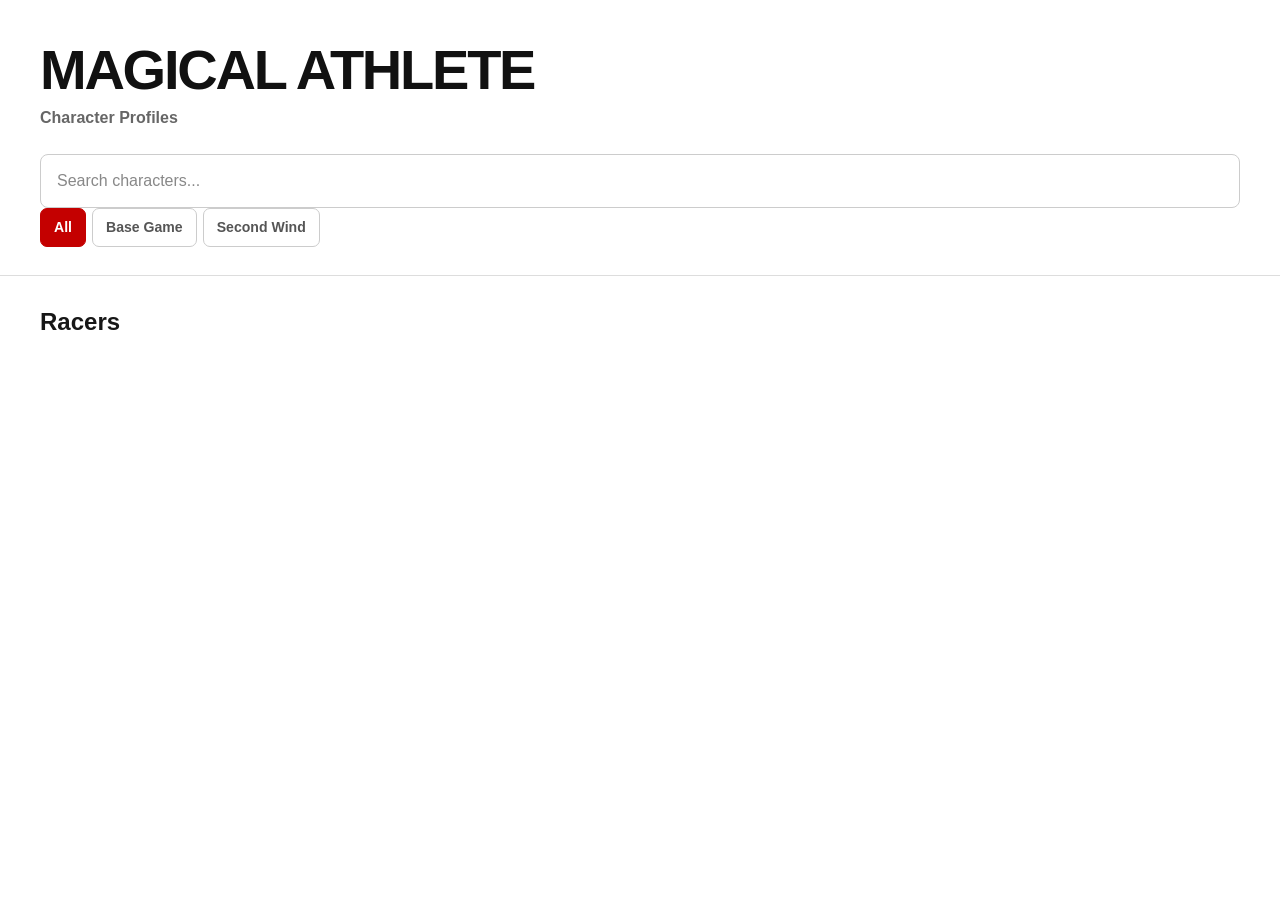
==== index.html @ 7a0b86fb "Update index.html" ====
<!DOCTYPE html>
<html lang="en">
<head>
  <meta charset="UTF-8">
  <meta name="viewport" content="width=device-width, initial-scale=1.0">
  <title>Magical Athlete Character Profiles</title>
  <meta name="description" content="Magical Athlete racer character profiles, abilities, and interactions.">
  <link rel="stylesheet" href="style.css?v=11">
</head>
<body>
  <header class="site-header">
    <div class="header-inner">
      <h1>MAGICAL ATHLETE</h1>
      <p>Character Profiles</p>
      <div class="search-container">
        <input
          type="search"
          id="searchInput"
          placeholder="Search characters..."
          autocomplete="off"
          aria-label="Search characters"
        >
      </div>
      <div class="filter-toggle">
        <button id="allFilterButton" class="filter-button active" type="button">All</button>
        <button id="baseFilterButton" class="filter-button" type="button">Base Game</button>
        <button id="expansionFilterButton" class="filter-button" type="button">Second Wind</button>
      </div>
    </div>
  </header>
  <main>
    <section class="characters-section">
      <div class="section-header">
        <h2>Racers</h2>
        <span id="characterCount"></span>
      </div>
      <div id="characterGrid" class="character-grid"></div>
      <div id="noResults" class="no-results hidden">
        No characters found.
      </div>
    </section>
  </main>
  <div id="profileModal" class="modal" aria-hidden="true">
    <div id="modalOverlay" class="modal-overlay"></div>
    <div
      class="profile-modal"
      role="dialog"
      aria-modal="true"
      aria-labelledby="profileName"
    >
      <button
        id="closeModal"
        class="close-button"
        type="button"
        aria-label="Close character profile"
      >×</button>
      <button
        id="prevProfile"
        class="profile-nav profile-nav-prev"
        type="button"
        aria-label="Previous racer"
      >‹</button>
      <button
        id="nextProfile"
        class="profile-nav profile-nav-next"
        type="button"
        aria-label="Next racer"
      >›</button>
      <div class="profile-layout">
        <aside class="profile-sidebar">
          <div class="profile-image-container">
            <img id="profileImage" class="profile-image" src="" alt="">
          </div>
          <h2 id="profileName"></h2>
          <div class="ability-box">
            <div id="profileAbilityName" class="ability-name"></div>
            <div id="profileAbilityText" class="ability-text"></div>
          </div>
        </aside>
        <section class="profile-interactions">
          <div class="interactions-header">
            <h3>Interactions</h3>
            <p id="interactionCount"></p>
          </div>
          <div id="interactionList"></div>
          <div id="noInteractions" class="no-interactions hidden">
            No notable interactions listed.
          </div>
        </section>
      </div>
    </div>
  </div>
  <script src="./script.js?v=11"></script>
</body>
</html>
---- style.css ----
:root {
  --background: #ffffff;
  --background-light: #f7f7f7;
  --card: #ffffff;
  --card-hover: #fafafa;
  --border: #dddddd;

  --text: #171717;
  --muted: #666666;

  --accent: #c40000;
  --accent-dark: #980000;

  --max-width: 1200px;
}

* {
  box-sizing: border-box;
}

html {
  scroll-behavior: smooth;
}

body {
  margin: 0;
  background: var(--background);
  color: var(--text);
  font-family:
    -apple-system,
    BlinkMacSystemFont,
    "Segoe UI",
    Roboto,
    Helvetica,
    Arial,
    sans-serif;
  line-height: 1.5;
}

body.modal-open {
  overflow: hidden;
}

button,
input {
  font: inherit;
}

.site-header {
  position: static;
  background: #ffffff;
  border-bottom: 1px solid var(--border);
  padding: 42px 20px 28px;
}

.header-inner {
  max-width: var(--max-width);
  margin: 0 auto;
}

.site-header h1 {
  margin: 0;
  color: #111111;
  font-size: clamp(2rem, 5vw, 3.5rem);
  font-weight: 900;
  line-height: 1;
  letter-spacing: -0.04em;
}

.site-header p {
  margin: 8px 0 24px;
  color: var(--muted);
  font-size: 1rem;
  font-weight: 600;
}

.search-container {
  width: 100%;
}

#searchInput {
  width: 100%;
  padding: 14px 16px;
  border: 1px solid #cccccc;
  border-radius: 8px;
  background: #ffffff;
  color: var(--text);
  font-size: 1rem;
  outline: none;
  transition:
    border-color 0.2s ease,
    box-shadow 0.2s ease;
}

#searchInput::placeholder {
  color: #888888;
}

#searchInput:focus {
  border-color: var(--accent);
  box-shadow: 0 0 0 3px rgba(196, 0, 0, 0.1);
}

.view-controls {
  display: flex;
  flex-wrap: wrap;
  align-items: center;
  justify-content: space-between;
  gap: 12px;
  margin-top: 14px;
}

.view-toggle,
.filter-toggle {
  display: flex;
  flex-wrap: wrap;
  gap: 6px;
}

.view-button,
.filter-button {
  padding: 8px 13px;
  border: 1px solid #cccccc;
  border-radius: 7px;
  background: #ffffff;
  color: #555555;
  font-size: 0.88rem;
  font-weight: 700;
  cursor: pointer;
  transition:
    background 0.15s ease,
    color 0.15s ease,
    border-color 0.15s ease;
}

.view-button:hover,
.filter-button:hover {
  border-color: var(--accent);
  color: var(--accent);
}

.view-button.active,
.filter-button.active {
  background: var(--accent);
  border-color: var(--accent);
  color: #ffffff;
}

main {
  width: min(calc(100% - 32px), var(--max-width));
  margin: 0 auto;
}

.characters-section {
  padding: 28px 0 60px;
}

.section-header {
  display: flex;
  align-items: baseline;
  justify-content: space-between;
  gap: 12px;
  margin-bottom: 16px;
}

.section-header h2 {
  margin: 0;
  font-size: 1.5rem;
  font-weight: 900;
}

#characterCount {
  color: var(--muted);
  font-size: 0.9rem;
  font-weight: 600;
}

.character-grid {
  display: grid;
  grid-template-columns: repeat(auto-fill, minmax(240px, 1fr));
  gap: 16px;
}

.character-card {
  min-width: 0;
  overflow: hidden;
  border: 1px solid var(--border);
  border-radius: 12px;
  background: var(--card);
  cursor: pointer;
  outline: none;
  transition:
    transform 0.15s ease,
    border-color 0.15s ease,
    box-shadow 0.15s ease;
}

.character-card:hover {
  transform: translateY(-2px);
  border-color: #bbbbbb;
  box-shadow: 0 6px 18px rgba(0, 0, 0, 0.08);
}

.character-card:focus-visible {
  border-color: var(--accent);
  box-shadow: 0 0 0 3px rgba(196, 0, 0, 0.15);
}

.character-card-image {
  width: 100%;
  height: 205px;
  object-fit: cover;
  object-position: center;
  display: block;
  background: #eeeeee;
}

.character-card-content {
  padding: 13px 14px 15px;
}

.character-card-name {
  margin: 0;
  color: var(--text);
  font-size: 1.05rem;
  font-weight: 900;
  line-height: 1.2;
}

.character-card-power {
  margin-top: 4px;
  color: var(--accent);
  font-size: 0.88rem;
  font-weight: 800;
}

.character-card-ability {
  margin-top: 7px;
  color: #555555;
  font-size: 0.9rem;
  font-weight: 600;
  line-height: 1.45;
  white-space: pre-line;
}

.second-wind-badge {
  display: inline-block;
  margin-top: 8px;
  padding: 3px 7px;
  border-radius: 5px;
  background: #eeeeee;
  color: #555555;
  font-size: 0.7rem;
  font-weight: 800;
  text-transform: uppercase;
  letter-spacing: 0.04em;
}

.character-grid.list-view {
  display: flex;
  flex-direction: column;
  gap: 8px;
}

.character-grid.list-view .character-card {
  display: grid;
  grid-template-columns: 82px minmax(0, 1fr);
  align-items: center;
  min-height: 82px;
}

.character-grid.list-view .character-card-image {
  width: 82px;
  height: 82px;
  object-fit: cover;
  object-position: center center;
  align-self: center;
  display: block;
}

.character-grid.list-view .character-card-content {
  display: flex;
  flex-direction: column;
  justify-content: center;
  min-width: 0;
  padding: 10px 14px;
}

.character-grid.list-view .character-card-name {
  font-size: 1.05rem;
}

.character-grid.list-view .character-card-power {
  margin-top: 3px;
  font-size: 0.9rem;
}

.character-grid.list-view .character-card-ability {
  margin-top: 3px;
  font-size: 0.92rem;
  line-height: 1.35;
}

.character-grid.list-view .second-wind-badge {
  width: fit-content;
  margin-top: 5px;
}

.no-results {
  padding: 50px 20px;
  border: 1px dashed #cccccc;
  border-radius: 10px;
  color: var(--muted);
  text-align: center;
}

.hidden {
  display: none !important;
}

.modal {
  position: fixed;
  inset: 0;
  z-index: 1000;
  display: none;
  padding: 20px;
  overflow-y: auto;
}

.modal.open {
  display: flex;
  align-items: flex-start;
  justify-content: center;
}

.modal-overlay {
  position: fixed;
  inset: 0;
  background: rgba(0, 0, 0, 0.7);
}

.profile-modal {
  position: relative;
  z-index: 2;
  width: min(1000px, 100%);
  margin: 30px auto;
  padding: 26px;
  border-radius: 14px;
  background: #ffffff;
  box-shadow: 0 20px 60px rgba(0, 0, 0, 0.3);
  touch-action: pan-y;
}

.close-button {
  position: absolute;
  top: 10px;
  right: 12px;
  z-index: 5;
  width: 38px;
  height: 38px;
  border: 0;
  border-radius: 50%;
  background: #eeeeee;
  color: #333333;
  font-size: 1.6rem;
  line-height: 1;
  cursor: pointer;
}

.close-button:hover {
  background: #dddddd;
}

.profile-nav {
  position: absolute;
  top: 50%;
  z-index: 5;
  width: 42px;
  height: 42px;
  border: 0;
  border-radius: 50%;
  background: #eeeeee;
  color: #222222;
  font-size: 2rem;
  line-height: 36px;
  cursor: pointer;
  transform: translateY(-50%);
  transition:
    background 0.15s ease,
    color 0.15s ease;
}

.profile-nav:hover {
  background: var(--accent);
  color: #ffffff;
}

.profile-nav:disabled {
  opacity: 0.35;
  cursor: default;
}

.profile-nav:disabled:hover {
  background: #eeeeee;
  color: #222222;
}

.profile-nav-prev {
  left: -21px;
}

.profile-nav-next {
  right: -21px;
}

.profile-layout {
  display: grid;
  grid-template-columns: minmax(250px, 320px) minmax(0, 1fr);
  gap: 28px;
}

.profile-sidebar {
  min-width: 0;
}

.profile-image-container {
  width: 100%;
  aspect-ratio: 1 / 1;
  overflow: hidden;
  border-radius: 12px;
  background: #eeeeee;
}

.profile-image {
  width: 100%;
  height: 100%;
  object-fit: cover;
  object-position: center;
  display: block;
}

.profile-sidebar h2 {
  margin: 14px 0 12px;
  color: var(--text);
  font-size: 1.8rem;
  font-weight: 900;
  line-height: 1.1;
}

.ability-box {
  border-top: 1px solid var(--border);
  padding-top: 13px;
}

.ability-name {
  color: var(--accent);
  font-size: 1.05rem;
  font-weight: 900;
  line-height: 1.25;
}

.ability-text {
  margin-top: 6px;
  color: #333333;
  font-size: 1.3rem;
  font-weight: 700;
  line-height: 1.45;
  white-space: pre-line;
}

.profile-interactions {
  min-width: 0;
  max-height: calc(100vh - 100px);
  overflow-y: auto;
  padding-right: 5px;
}

.interactions-header {
  display: flex;
  align-items: baseline;
  justify-content: space-between;
  gap: 12px;
  margin-bottom: 12px;
}

.interactions-header h3 {
  margin: 0;
  color: var(--text);
  font-size: 1.3rem;
  font-weight: 900;
}

.interactions-header p {
  margin: 0;
  color: var(--muted);
  font-size: 0.85rem;
  font-weight: 600;
}

.interaction-card {
  padding: 13px 14px;
  margin-bottom: 9px;
  border: 1px solid var(--border);
  border-radius: 9px;
  background: #ffffff;
}

.interaction-racers {
  margin-bottom: 5px;
}

.interaction-character {
  display: inline;
  padding: 0;
  border: 0;
  background: transparent;
  color: var(--accent);
  font-size: 1rem;
  font-weight: 900;
  cursor: pointer;
  text-decoration: none;
}

.interaction-character:hover {
  text-decoration: underline;
}

.interaction-separator {
  color: #888888;
  margin: 0 5px;
  font-weight: 700;
}

.interaction-text {
  color: #333333;
  font-size: 1rem;
  font-weight: 600;
  line-height: 1.5;
}

.no-interactions {
  padding: 25px 0;
  color: var(--muted);
  text-align: center;
}

@media (max-width: 800px) {
  .character-card-image {
    height: 170px;
  }

  .profile-layout {
    grid-template-columns: 180px minmax(0, 1fr);
    gap: 18px;
  }

  .profile-image-container {
    max-height: 180px;
  }

  .profile-sidebar h2 {
    font-size: 1.45rem;
  }

  .ability-name {
    font-size: 0.95rem;
  }

  .ability-text {
    font-size: 1.15rem;
  }
}

@media (max-width: 650px) {
  .site-header {
    padding: 32px 16px 22px;
  }

  main {
    width: calc(100% - 24px);
  }

  .view-controls {
    flex-direction: column;
    align-items: stretch;
  }

  .view-toggle,
  .filter-toggle {
    width: 100%;
  }

  .view-button,
  .filter-button {
    flex: 1;
    text-align: center;
  }

  .character-grid.list-view .character-card {
    grid-template-columns: 72px minmax(0, 1fr);
    min-height: 72px;
  }

  .character-grid.list-view .character-card-image {
    width: 72px;
    height: 72px;
    object-fit: cover;
    object-position: center center;
    align-self: center;
  }

  .character-grid.list-view .character-card-content {
    padding: 8px 11px;
  }

  .character-grid.list-view .character-card-name {
    font-size: 0.98rem;
  }

  .character-grid.list-view .character-card-power {
    font-size: 0.8rem;
  }

  .character-grid.list-view .character-card-ability {
    font-size: 0.82rem;
  }

  .modal {
    padding: 8px;
  }

  .profile-modal {
    margin: 8px auto;
    padding: 18px 14px;
  }

  .profile-layout {
    display: flex;
    flex-direction: column;
    gap: 18px;
  }

  .profile-sidebar {
    flex-shrink: 0;
    text-align: center;
  }

  .profile-image-container {
    width: min(180px, 70vw);
    height: 180px;
    margin: 0 auto;
  }

  .profile-sidebar h2 {
    margin-top: 10px;
    font-size: 1.45rem;
  }

  .ability-box {
    text-align: left;
  }

  .ability-text {
    font-size: 1.15rem;
  }

  .profile-interactions {
    max-height: none;
    overflow: visible;
    padding-right: 0;
  }

  .profile-nav {
    top: 105px;
    width: 36px;
    height: 36px;
    font-size: 1.7rem;
  }

  .profile-nav-prev {
    left: 5px;
  }

  .profile-nav-next {
    right: 5px;
  }
}

@media (max-width: 500px) {
  .character-card-image {
    height: 170px;
  }

  .character-grid:not(.list-view) {
    grid-template-columns: repeat(2, minmax(0, 1fr));
    gap: 9px;
  }

  .character-grid:not(.list-view) .character-card-content {
    padding: 10px;
  }

  .character-grid:not(.list-view) .character-card-name {
    font-size: 0.95rem;
  }

  .character-grid:not(.list-view) .character-card-power {
    font-size: 0.76rem;
  }
}
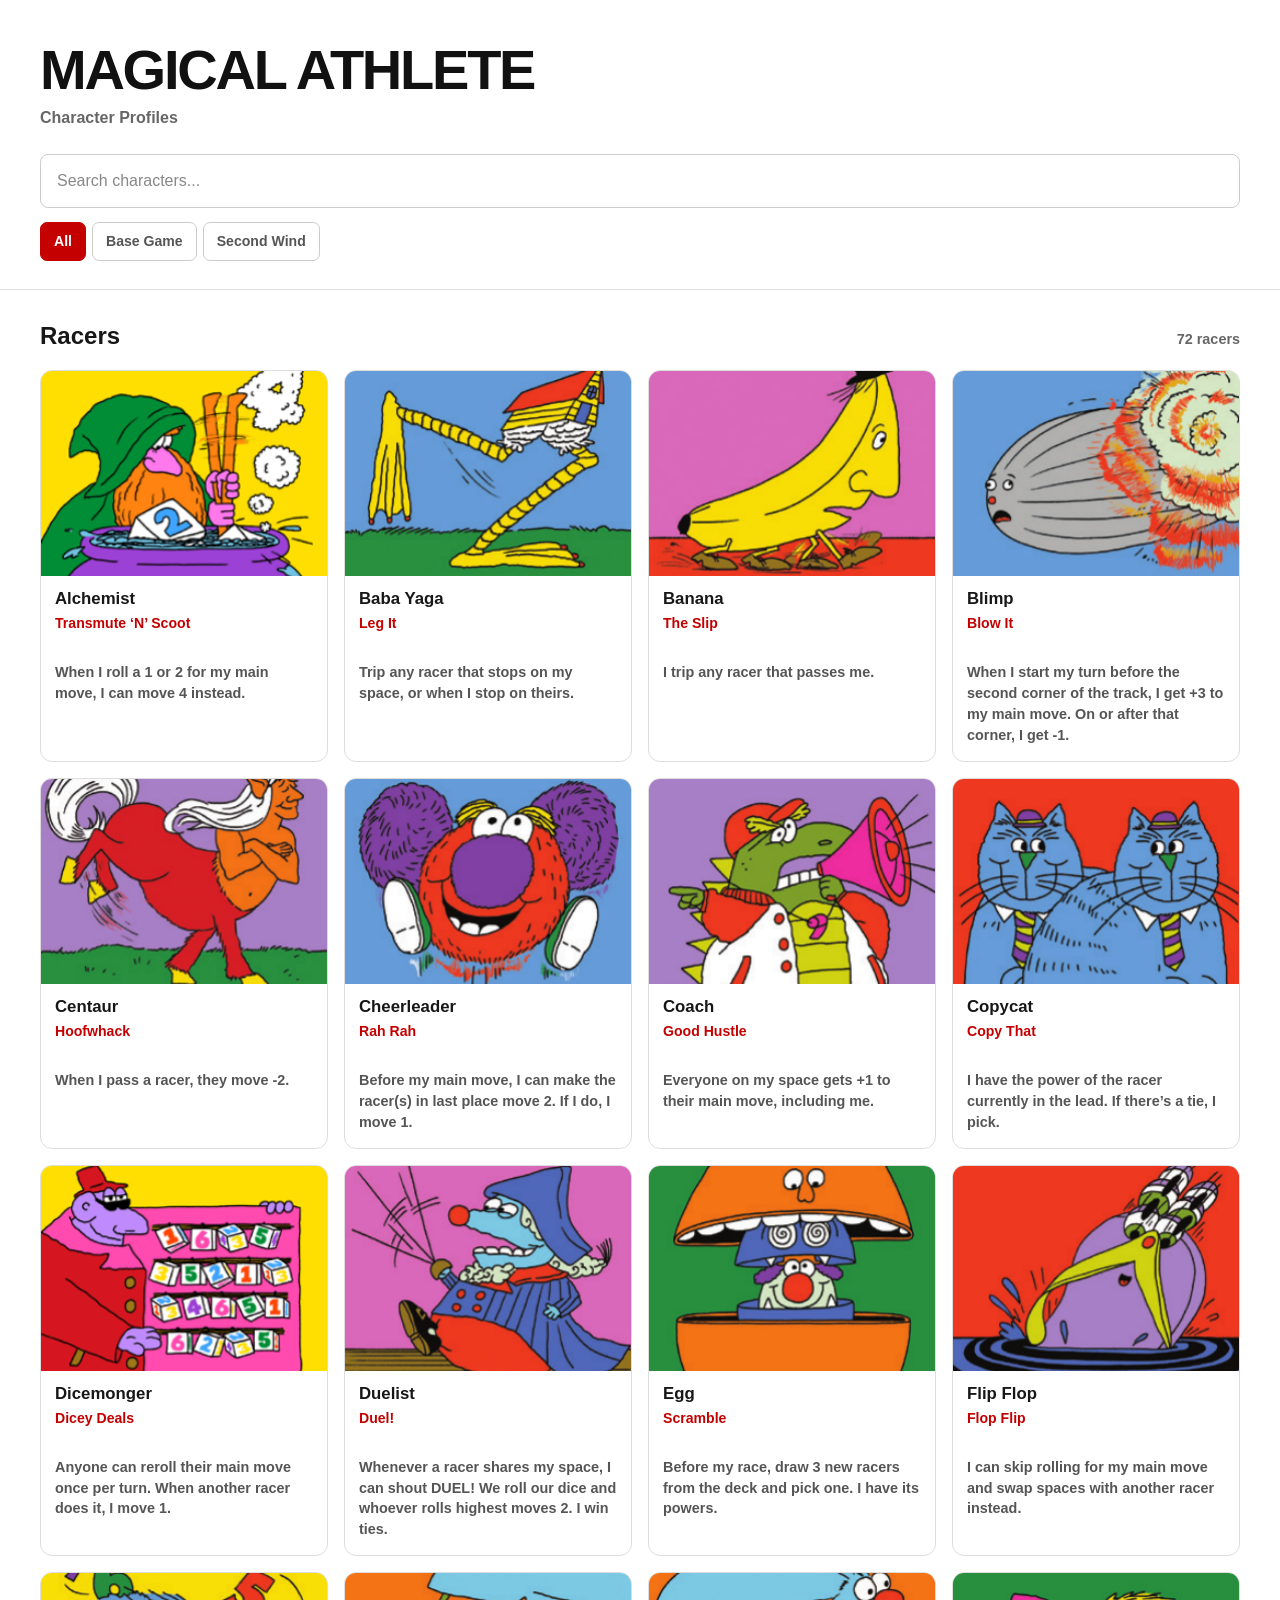
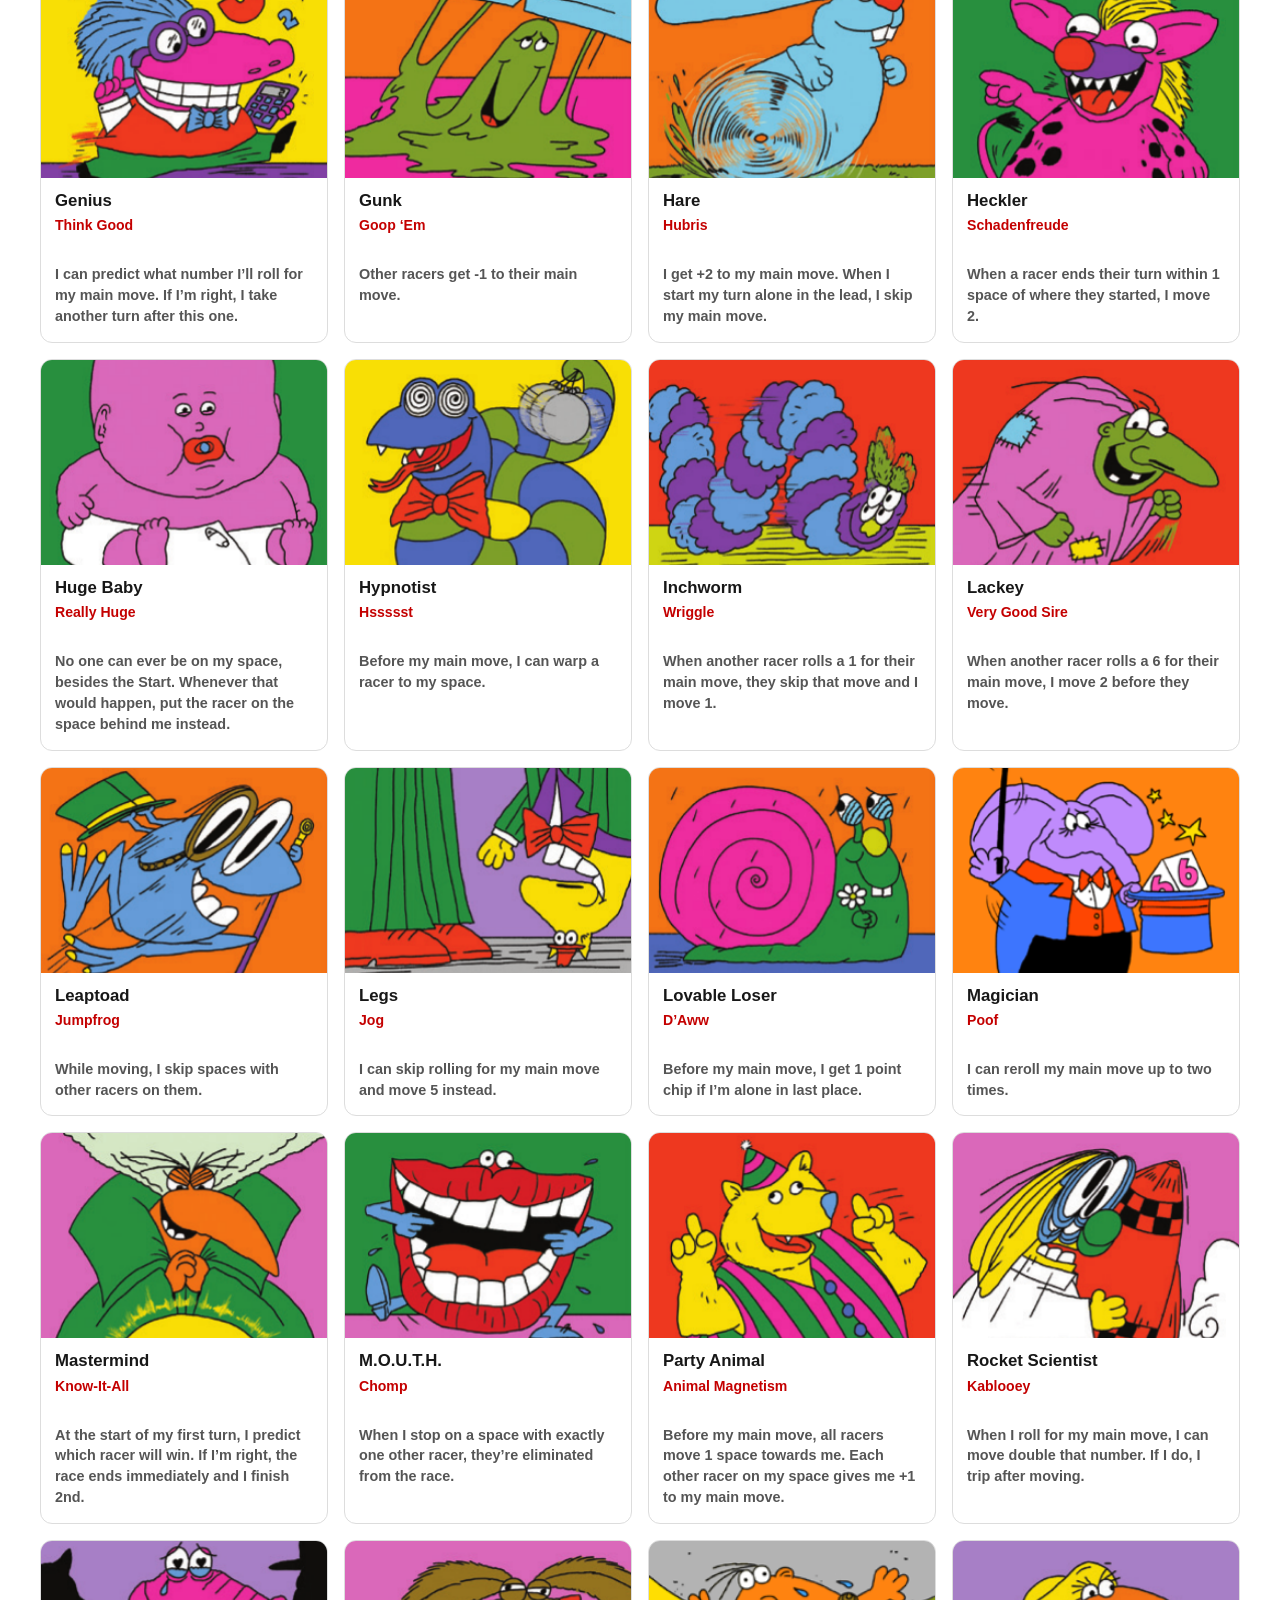
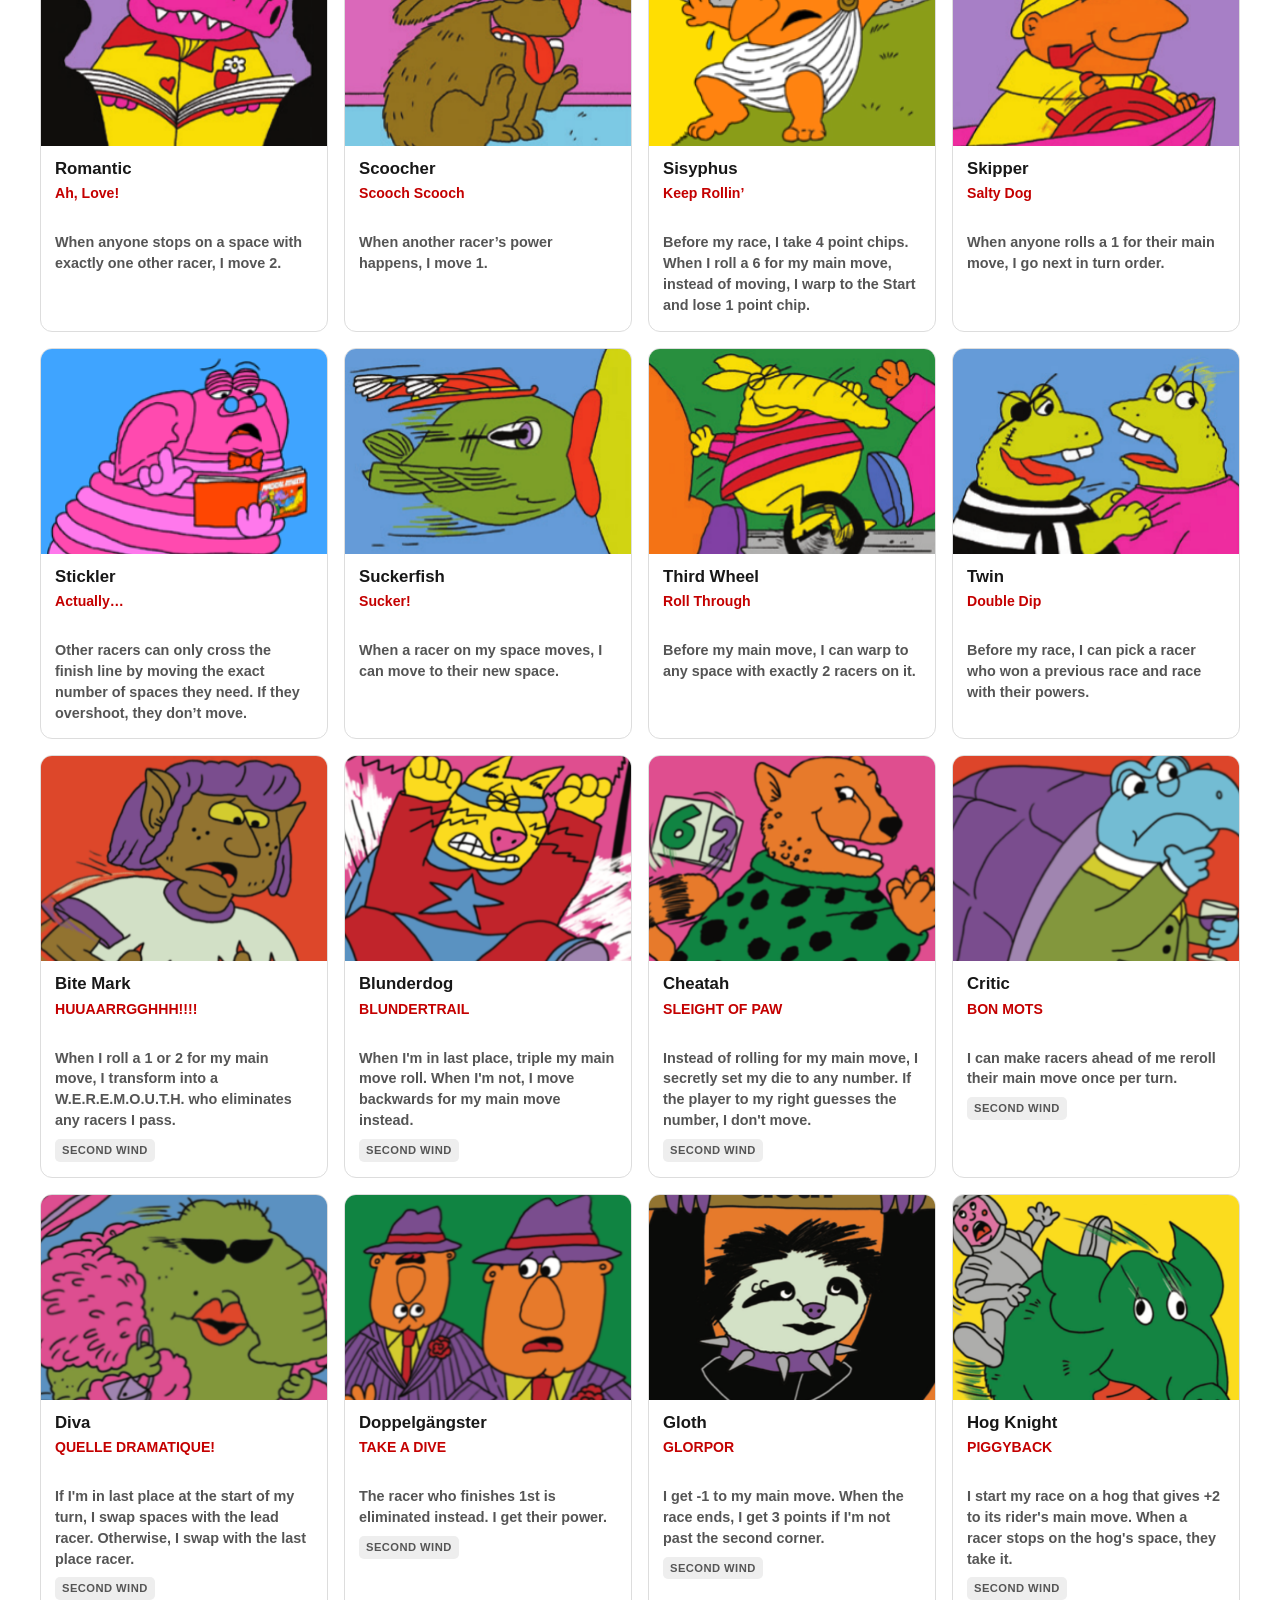
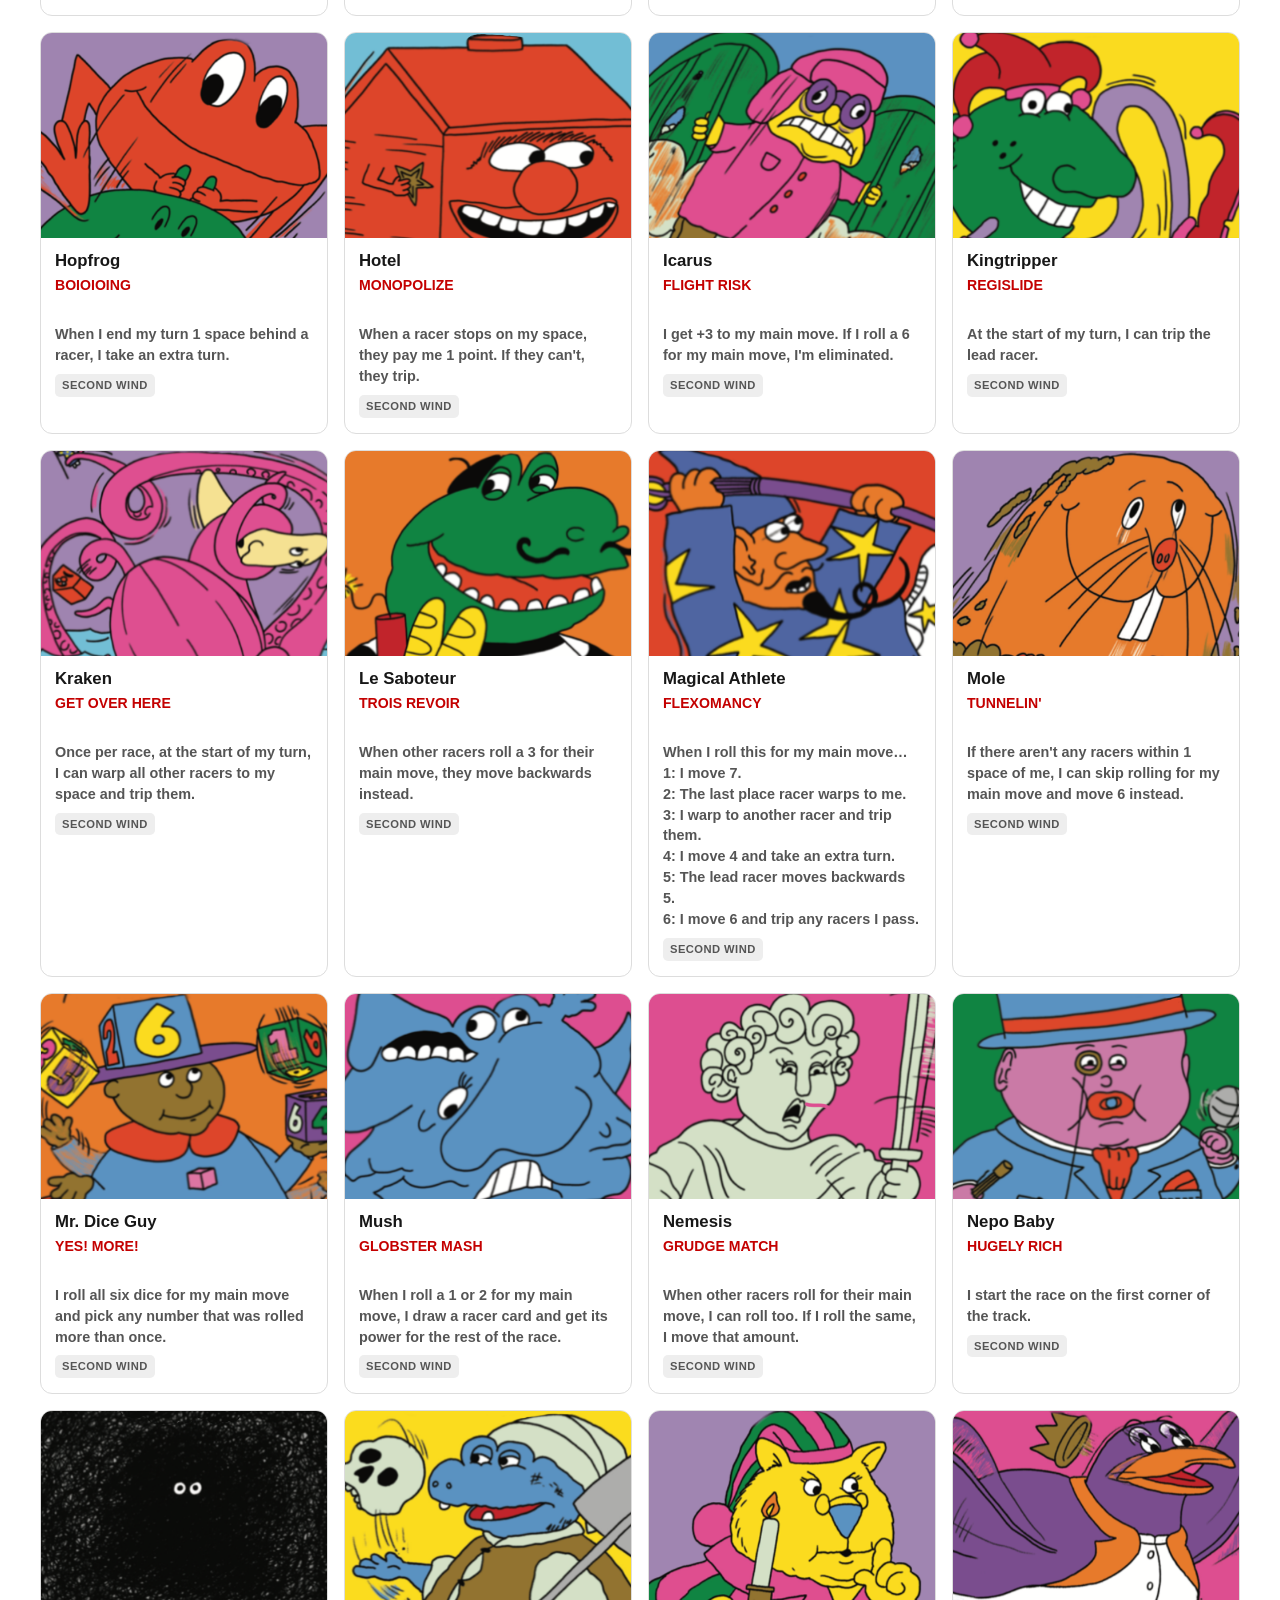
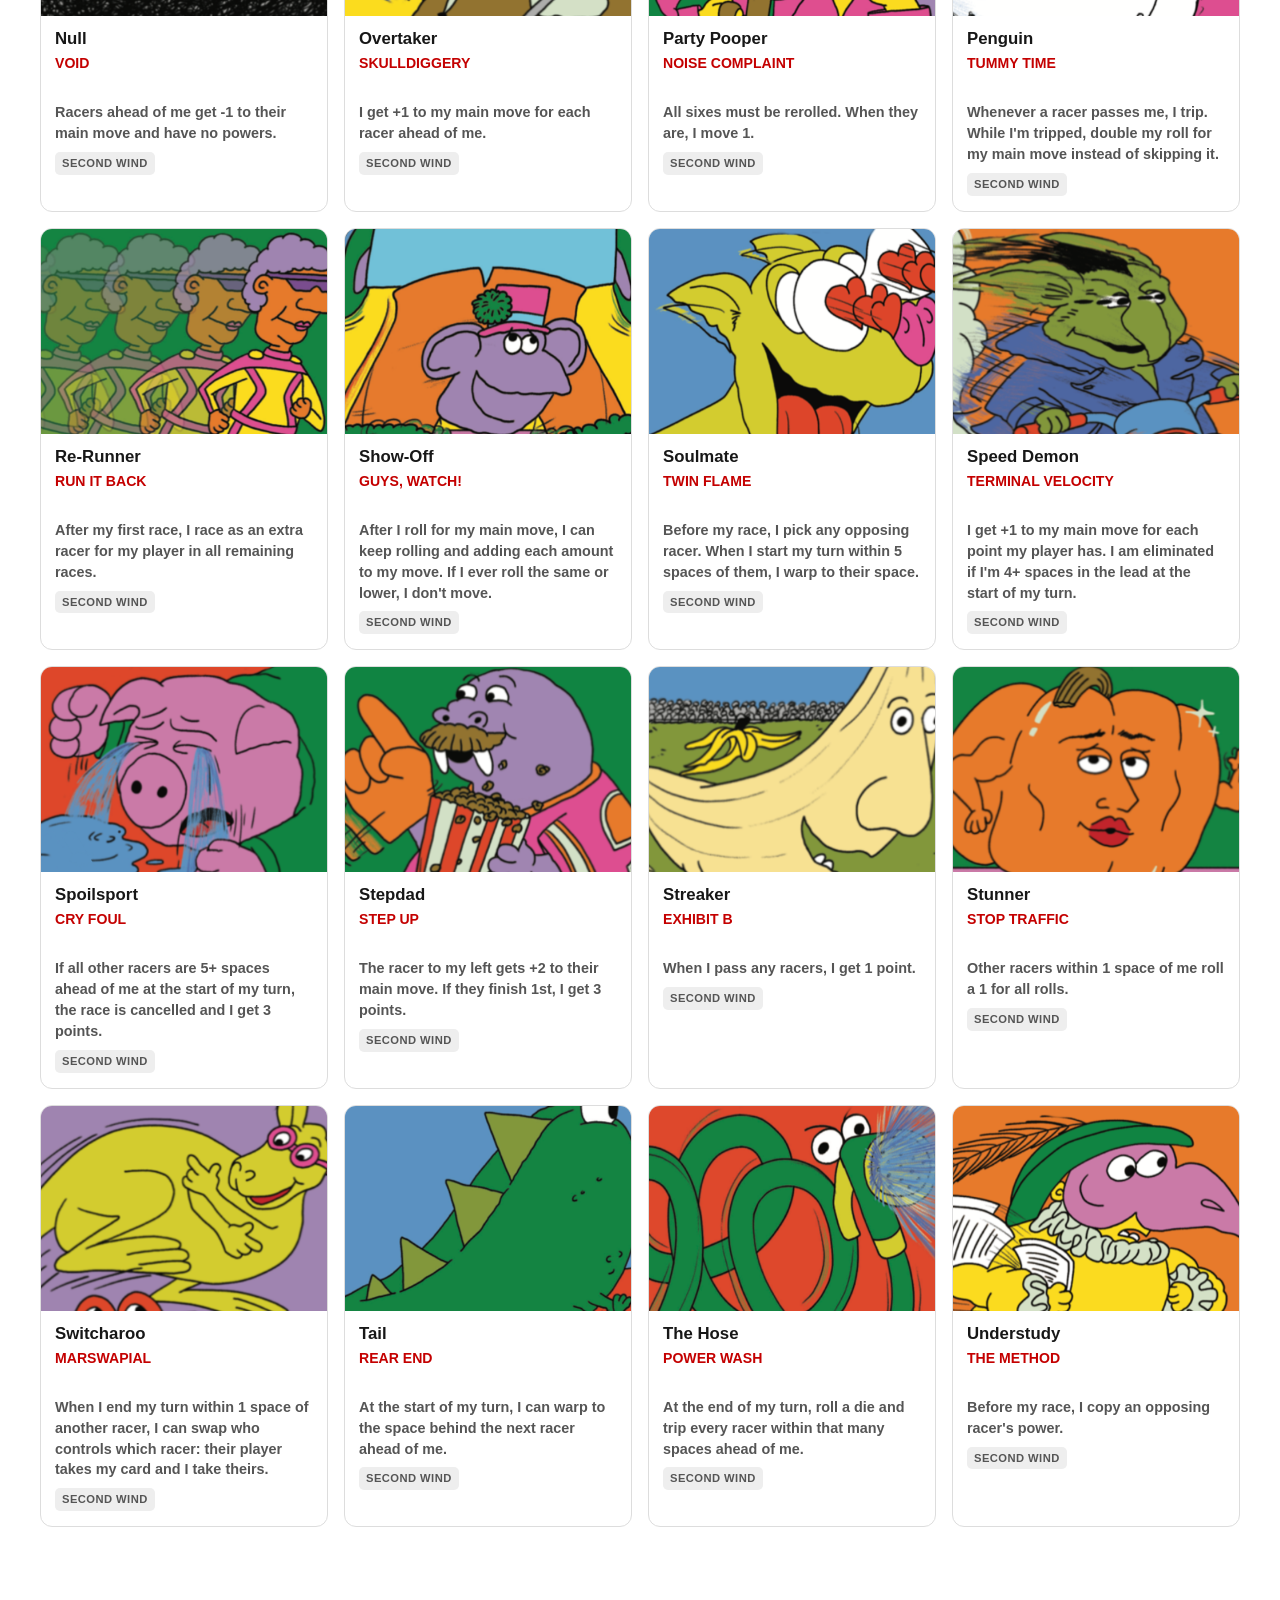
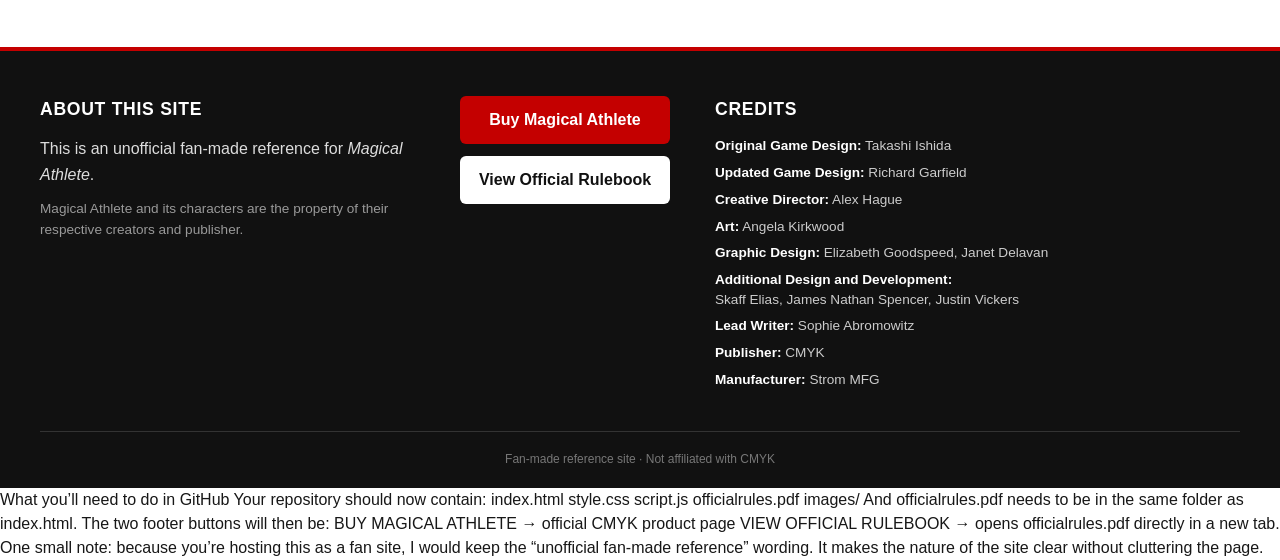
==== commit e4f89429: "Update index.html" ====
--- a/index.html
+++ b/index.html
@@ -5,7 +5,7 @@
   <meta name="viewport" content="width=device-width, initial-scale=1.0">
   <title>Magical Athlete Character Profiles</title>
   <meta name="description" content="Magical Athlete racer character profiles, abilities, and interactions.">
-  <link rel="stylesheet" href="style.css?v=11">
+  <link rel="stylesheet" href="style.css?v=12">
 </head>
 <body>
   <header class="site-header">
@@ -22,9 +22,15 @@
         >
       </div>
       <div class="filter-toggle">
-        <button id="allFilterButton" class="filter-button active" type="button">All</button>
-        <button id="baseFilterButton" class="filter-button" type="button">Base Game</button>
-        <button id="expansionFilterButton" class="filter-button" type="button">Second Wind</button>
+        <button id="allFilterButton" class="filter-button active" type="button">
+          All
+        </button>
+        <button id="baseFilterButton" class="filter-button" type="button">
+          Base Game
+        </button>
+        <button id="expansionFilterButton" class="filter-button" type="button">
+          Second Wind
+        </button>
       </div>
     </div>
   </header>
@@ -40,6 +46,9 @@
       </div>
     </section>
   </main>
+  <!-- =========================
+       PROFILE MODAL
+  ========================= -->
   <div id="profileModal" class="modal" aria-hidden="true">
     <div id="modalOverlay" class="modal-overlay"></div>
     <div
@@ -69,7 +78,12 @@
       <div class="profile-layout">
         <aside class="profile-sidebar">
           <div class="profile-image-container">
-            <img id="profileImage" class="profile-image" src="" alt="">
+            <img
+              id="profileImage"
+              class="profile-image"
+              src=""
+              alt=""
+            >
           </div>
           <h2 id="profileName"></h2>
           <div class="ability-box">
@@ -90,6 +104,96 @@
       </div>
     </div>
   </div>
+  <!-- =========================
+       FOOTER
+  ========================= -->
+  <footer class="site-footer">
+    <div class="footer-content">
+      <div class="footer-about">
+        <h2>About This Site</h2>
+        <p>
+          This is an unofficial fan-made reference for
+          <em>Magical Athlete</em>.
+        </p>
+        <p class="footer-note">
+          Magical Athlete and its characters are the property of
+          their respective creators and publisher.
+        </p>
+      </div>
+      <div class="footer-links">
+        <a
+          href="https://www.cmyk.games/products/magical-athlete"
+          target="_blank"
+          rel="noopener noreferrer"
+          class="footer-button"
+        >
+          Buy Magical Athlete
+        </a>
+        <a
+          href="officialrules.pdf"
+          target="_blank"
+          rel="noopener noreferrer"
+          class="footer-button secondary"
+        >
+          View Official Rulebook
+        </a>
+      </div>
+      <div class="footer-credits">
+        <h2>Credits</h2>
+        <p>
+          <strong>Original Game Design:</strong> Takashi Ishida
+        </p>
+        <p>
+          <strong>Updated Game Design:</strong> Richard Garfield
+        </p>
+        <p>
+          <strong>Creative Director:</strong> Alex Hague
+        </p>
+        <p>
+          <strong>Art:</strong> Angela Kirkwood
+        </p>
+        <p>
+          <strong>Graphic Design:</strong> Elizabeth Goodspeed, Janet Delavan
+        </p>
+        <p>
+          <strong>Additional Design and Development:</strong><br>
+          Skaff Elias, James Nathan Spencer, Justin Vickers
+        </p>
+        <p>
+          <strong>Lead Writer:</strong> Sophie Abromowitz
+        </p>
+        <p>
+          <strong>Publisher:</strong> CMYK
+        </p>
+        <p>
+          <strong>Manufacturer:</strong> Strom MFG
+        </p>
+      </div>
+    </div>
+    <div class="footer-bottom">
+      <p>Fan-made reference site · Not affiliated with CMYK</p>
+    </div>
+  </footer>
   <script src="./script.js?v=11"></script>
 </body>
-</html>+</html>
+
+What you’ll need to do in GitHub
+
+Your repository should now contain:
+
+index.html
+style.css
+script.js
+officialrules.pdf
+images/
+
+And officialrules.pdf needs to be in the same folder as index.html.
+
+The two footer buttons will then be:
+
+BUY MAGICAL ATHLETE → official CMYK product page
+
+VIEW OFFICIAL RULEBOOK → opens officialrules.pdf directly in a new tab.
+
+One small note: because you’re hosting this as a fan site, I would keep the “unofficial fan-made reference” wording. It makes the nature of the site clear without cluttering the page.
--- a/style.css
+++ b/style.css
@@ -4,60 +4,45 @@
   --card: #ffffff;
   --card-hover: #fafafa;
   --border: #dddddd;
-
   --text: #171717;
   --muted: #666666;
-
   --accent: #c40000;
   --accent-dark: #980000;
-
   --max-width: 1200px;
 }
-
 * {
   box-sizing: border-box;
 }
-
 html {
   scroll-behavior: smooth;
 }
-
 body {
   margin: 0;
   background: var(--background);
   color: var(--text);
-  font-family:
-    -apple-system,
-    BlinkMacSystemFont,
-    "Segoe UI",
-    Roboto,
-    Helvetica,
-    Arial,
-    sans-serif;
+  font-family: -apple-system, BlinkMacSystemFont, "Segoe UI", Roboto, Helvetica, Arial, sans-serif;
   line-height: 1.5;
 }
-
 body.modal-open {
   overflow: hidden;
 }
-
 button,
 input {
   font: inherit;
 }
-
+/* =========================
+   HEADER
+========================= */
 .site-header {
   position: static;
   background: #ffffff;
   border-bottom: 1px solid var(--border);
   padding: 42px 20px 28px;
 }
-
 .header-inner {
   max-width: var(--max-width);
   margin: 0 auto;
 }
-
 .site-header h1 {
   margin: 0;
   color: #111111;
@@ -66,18 +51,18 @@
   line-height: 1;
   letter-spacing: -0.04em;
 }
-
 .site-header p {
   margin: 8px 0 24px;
   color: var(--muted);
   font-size: 1rem;
   font-weight: 600;
 }
-
+/* =========================
+   SEARCH
+========================= */
 .search-container {
   width: 100%;
 }
-
 #searchInput {
   width: 100%;
   padding: 14px 16px;
@@ -91,33 +76,22 @@
     border-color 0.2s ease,
     box-shadow 0.2s ease;
 }
-
 #searchInput::placeholder {
   color: #888888;
 }
-
 #searchInput:focus {
   border-color: var(--accent);
   box-shadow: 0 0 0 3px rgba(196, 0, 0, 0.1);
 }
-
-.view-controls {
-  display: flex;
-  flex-wrap: wrap;
-  align-items: center;
-  justify-content: space-between;
-  gap: 12px;
-  margin-top: 14px;
-}
-
-.view-toggle,
+/* =========================
+   FILTER BUTTONS
+========================= */
 .filter-toggle {
   display: flex;
   flex-wrap: wrap;
   gap: 6px;
-}
-
-.view-button,
+  margin-top: 14px;
+}
 .filter-button {
   padding: 8px 13px;
   border: 1px solid #cccccc;
@@ -132,29 +106,25 @@
     color 0.15s ease,
     border-color 0.15s ease;
 }
-
-.view-button:hover,
 .filter-button:hover {
   border-color: var(--accent);
   color: var(--accent);
 }
-
-.view-button.active,
 .filter-button.active {
   background: var(--accent);
   border-color: var(--accent);
   color: #ffffff;
 }
-
+/* =========================
+   MAIN
+========================= */
 main {
   width: min(calc(100% - 32px), var(--max-width));
   margin: 0 auto;
 }
-
 .characters-section {
   padding: 28px 0 60px;
 }
-
 .section-header {
   display: flex;
   align-items: baseline;
@@ -162,25 +132,25 @@
   gap: 12px;
   margin-bottom: 16px;
 }
-
 .section-header h2 {
   margin: 0;
   font-size: 1.5rem;
   font-weight: 900;
 }
-
 #characterCount {
   color: var(--muted);
   font-size: 0.9rem;
   font-weight: 600;
 }
-
+/* =========================
+   CHARACTER GRID
+   THIS IS THE ONLY VIEW
+========================= */
 .character-grid {
   display: grid;
   grid-template-columns: repeat(auto-fill, minmax(240px, 1fr));
   gap: 16px;
 }
-
 .character-card {
   min-width: 0;
   overflow: hidden;
@@ -194,18 +164,15 @@
     border-color 0.15s ease,
     box-shadow 0.15s ease;
 }
-
 .character-card:hover {
   transform: translateY(-2px);
   border-color: #bbbbbb;
   box-shadow: 0 6px 18px rgba(0, 0, 0, 0.08);
 }
-
 .character-card:focus-visible {
   border-color: var(--accent);
   box-shadow: 0 0 0 3px rgba(196, 0, 0, 0.15);
 }
-
 .character-card-image {
   width: 100%;
   height: 205px;
@@ -214,11 +181,9 @@
   display: block;
   background: #eeeeee;
 }
-
 .character-card-content {
   padding: 13px 14px 15px;
 }
-
 .character-card-name {
   margin: 0;
   color: var(--text);
@@ -226,14 +191,12 @@
   font-weight: 900;
   line-height: 1.2;
 }
-
 .character-card-power {
   margin-top: 4px;
   color: var(--accent);
   font-size: 0.88rem;
   font-weight: 800;
 }
-
 .character-card-ability {
   margin-top: 7px;
   color: #555555;
@@ -242,7 +205,6 @@
   line-height: 1.45;
   white-space: pre-line;
 }
-
 .second-wind-badge {
   display: inline-block;
   margin-top: 8px;
@@ -255,57 +217,9 @@
   text-transform: uppercase;
   letter-spacing: 0.04em;
 }
-
-.character-grid.list-view {
-  display: flex;
-  flex-direction: column;
-  gap: 8px;
-}
-
-.character-grid.list-view .character-card {
-  display: grid;
-  grid-template-columns: 82px minmax(0, 1fr);
-  align-items: center;
-  min-height: 82px;
-}
-
-.character-grid.list-view .character-card-image {
-  width: 82px;
-  height: 82px;
-  object-fit: cover;
-  object-position: center center;
-  align-self: center;
-  display: block;
-}
-
-.character-grid.list-view .character-card-content {
-  display: flex;
-  flex-direction: column;
-  justify-content: center;
-  min-width: 0;
-  padding: 10px 14px;
-}
-
-.character-grid.list-view .character-card-name {
-  font-size: 1.05rem;
-}
-
-.character-grid.list-view .character-card-power {
-  margin-top: 3px;
-  font-size: 0.9rem;
-}
-
-.character-grid.list-view .character-card-ability {
-  margin-top: 3px;
-  font-size: 0.92rem;
-  line-height: 1.35;
-}
-
-.character-grid.list-view .second-wind-badge {
-  width: fit-content;
-  margin-top: 5px;
-}
-
+/* =========================
+   GENERAL
+========================= */
 .no-results {
   padding: 50px 20px;
   border: 1px dashed #cccccc;
@@ -313,11 +227,12 @@
   color: var(--muted);
   text-align: center;
 }
-
 .hidden {
   display: none !important;
 }
-
+/* =========================
+   MODAL
+========================= */
 .modal {
   position: fixed;
   inset: 0;
@@ -326,19 +241,16 @@
   padding: 20px;
   overflow-y: auto;
 }
-
 .modal.open {
   display: flex;
   align-items: flex-start;
   justify-content: center;
 }
-
 .modal-overlay {
   position: fixed;
   inset: 0;
   background: rgba(0, 0, 0, 0.7);
 }
-
 .profile-modal {
   position: relative;
   z-index: 2;
@@ -350,7 +262,9 @@
   box-shadow: 0 20px 60px rgba(0, 0, 0, 0.3);
   touch-action: pan-y;
 }
-
+/* =========================
+   CLOSE BUTTON
+========================= */
 .close-button {
   position: absolute;
   top: 10px;
@@ -366,11 +280,12 @@
   line-height: 1;
   cursor: pointer;
 }
-
 .close-button:hover {
   background: #dddddd;
 }
-
+/* =========================
+   PROFILE NAVIGATION
+========================= */
 .profile-nav {
   position: absolute;
   top: 50%;
@@ -389,40 +304,35 @@
     background 0.15s ease,
     color 0.15s ease;
 }
-
 .profile-nav:hover {
   background: var(--accent);
   color: #ffffff;
 }
-
 .profile-nav:disabled {
   opacity: 0.35;
   cursor: default;
 }
-
 .profile-nav:disabled:hover {
   background: #eeeeee;
   color: #222222;
 }
-
 .profile-nav-prev {
   left: -21px;
 }
-
 .profile-nav-next {
   right: -21px;
 }
-
+/* =========================
+   PROFILE LAYOUT
+========================= */
 .profile-layout {
   display: grid;
   grid-template-columns: minmax(250px, 320px) minmax(0, 1fr);
   gap: 28px;
 }
-
 .profile-sidebar {
   min-width: 0;
 }
-
 .profile-image-container {
   width: 100%;
   aspect-ratio: 1 / 1;
@@ -430,7 +340,6 @@
   border-radius: 12px;
   background: #eeeeee;
 }
-
 .profile-image {
   width: 100%;
   height: 100%;
@@ -438,7 +347,6 @@
   object-position: center;
   display: block;
 }
-
 .profile-sidebar h2 {
   margin: 14px 0 12px;
   color: var(--text);
@@ -446,19 +354,19 @@
   font-weight: 900;
   line-height: 1.1;
 }
-
+/* =========================
+   ABILITY
+========================= */
 .ability-box {
   border-top: 1px solid var(--border);
   padding-top: 13px;
 }
-
 .ability-name {
   color: var(--accent);
   font-size: 1.05rem;
   font-weight: 900;
   line-height: 1.25;
 }
-
 .ability-text {
   margin-top: 6px;
   color: #333333;
@@ -467,14 +375,15 @@
   line-height: 1.45;
   white-space: pre-line;
 }
-
+/* =========================
+   INTERACTIONS
+========================= */
 .profile-interactions {
   min-width: 0;
   max-height: calc(100vh - 100px);
   overflow-y: auto;
   padding-right: 5px;
 }
-
 .interactions-header {
   display: flex;
   align-items: baseline;
@@ -482,21 +391,18 @@
   gap: 12px;
   margin-bottom: 12px;
 }
-
 .interactions-header h3 {
   margin: 0;
   color: var(--text);
   font-size: 1.3rem;
   font-weight: 900;
 }
-
 .interactions-header p {
   margin: 0;
   color: var(--muted);
   font-size: 0.85rem;
   font-weight: 600;
 }
-
 .interaction-card {
   padding: 13px 14px;
   margin-bottom: 9px;
@@ -504,11 +410,9 @@
   border-radius: 9px;
   background: #ffffff;
 }
-
 .interaction-racers {
   margin-bottom: 5px;
 }
-
 .interaction-character {
   display: inline;
   padding: 0;
@@ -520,191 +424,239 @@
   cursor: pointer;
   text-decoration: none;
 }
-
 .interaction-character:hover {
   text-decoration: underline;
 }
-
 .interaction-separator {
   color: #888888;
   margin: 0 5px;
   font-weight: 700;
 }
-
 .interaction-text {
   color: #333333;
   font-size: 1rem;
   font-weight: 600;
   line-height: 1.5;
 }
-
 .no-interactions {
   padding: 25px 0;
   color: var(--muted);
   text-align: center;
 }
-
+/* =========================
+   TABLET
+========================= */
 @media (max-width: 800px) {
   .character-card-image {
     height: 170px;
   }
-
   .profile-layout {
     grid-template-columns: 180px minmax(0, 1fr);
     gap: 18px;
   }
-
   .profile-image-container {
     max-height: 180px;
   }
-
   .profile-sidebar h2 {
     font-size: 1.45rem;
   }
-
   .ability-name {
     font-size: 0.95rem;
   }
-
   .ability-text {
     font-size: 1.15rem;
   }
 }
-
+/* =========================
+   MOBILE
+========================= */
 @media (max-width: 650px) {
   .site-header {
     padding: 32px 16px 22px;
   }
-
   main {
     width: calc(100% - 24px);
   }
-
-  .view-controls {
-    flex-direction: column;
-    align-items: stretch;
-  }
-
-  .view-toggle,
   .filter-toggle {
     width: 100%;
   }
-
-  .view-button,
   .filter-button {
     flex: 1;
     text-align: center;
   }
-
-  .character-grid.list-view .character-card {
-    grid-template-columns: 72px minmax(0, 1fr);
-    min-height: 72px;
-  }
-
-  .character-grid.list-view .character-card-image {
-    width: 72px;
-    height: 72px;
-    object-fit: cover;
-    object-position: center center;
-    align-self: center;
-  }
-
-  .character-grid.list-view .character-card-content {
-    padding: 8px 11px;
-  }
-
-  .character-grid.list-view .character-card-name {
-    font-size: 0.98rem;
-  }
-
-  .character-grid.list-view .character-card-power {
-    font-size: 0.8rem;
-  }
-
-  .character-grid.list-view .character-card-ability {
-    font-size: 0.82rem;
-  }
-
   .modal {
     padding: 8px;
   }
-
   .profile-modal {
     margin: 8px auto;
     padding: 18px 14px;
   }
-
   .profile-layout {
     display: flex;
     flex-direction: column;
     gap: 18px;
   }
-
   .profile-sidebar {
     flex-shrink: 0;
     text-align: center;
   }
-
   .profile-image-container {
     width: min(180px, 70vw);
     height: 180px;
     margin: 0 auto;
   }
-
   .profile-sidebar h2 {
     margin-top: 10px;
     font-size: 1.45rem;
   }
-
   .ability-box {
     text-align: left;
   }
-
   .ability-text {
     font-size: 1.15rem;
   }
-
   .profile-interactions {
     max-height: none;
     overflow: visible;
     padding-right: 0;
   }
-
   .profile-nav {
     top: 105px;
     width: 36px;
     height: 36px;
     font-size: 1.7rem;
   }
-
   .profile-nav-prev {
     left: 5px;
   }
-
   .profile-nav-next {
     right: 5px;
   }
 }
-
+/* =========================
+   SMALL PHONES
+========================= */
 @media (max-width: 500px) {
   .character-card-image {
     height: 170px;
   }
-
-  .character-grid:not(.list-view) {
+  .character-grid {
     grid-template-columns: repeat(2, minmax(0, 1fr));
     gap: 9px;
   }
-
-  .character-grid:not(.list-view) .character-card-content {
+  .character-card-content {
     padding: 10px;
   }
-
-  .character-grid:not(.list-view) .character-card-name {
+  .character-card-name {
     font-size: 0.95rem;
   }
-
-  .character-grid:not(.list-view) .character-card-power {
+  .character-card-power {
     font-size: 0.76rem;
   }
 }
+/* =========================
+   FOOTER
+========================= */
+.site-footer {
+  margin-top: 60px;
+  padding: 45px 20px 20px;
+  background: #111111;
+  color: #ffffff;
+  border-top: 4px solid var(--accent);
+}
+.footer-content {
+  max-width: var(--max-width);
+  margin: 0 auto;
+  display: grid;
+  grid-template-columns: 1fr auto 1.4fr;
+  gap: 45px;
+  align-items: start;
+}
+.site-footer h2 {
+  margin: 0 0 14px;
+  font-size: 1.1rem;
+  font-weight: 800;
+  text-transform: uppercase;
+  letter-spacing: 0.04em;
+}
+.footer-about p {
+  margin: 0 0 10px;
+  line-height: 1.6;
+  color: #dddddd;
+}
+.footer-note {
+  font-size: 0.85rem;
+  color: #999999 !important;
+}
+.footer-links {
+  display: flex;
+  flex-direction: column;
+  gap: 12px;
+  min-width: 210px;
+}
+.footer-button {
+  display: block;
+  padding: 12px 18px;
+  background: var(--accent);
+  color: #ffffff;
+  text-decoration: none;
+  text-align: center;
+  font-weight: 700;
+  border-radius: 6px;
+  transition:
+    opacity 0.2s ease,
+    transform 0.2s ease;
+}
+.footer-button:hover {
+  opacity: 0.9;
+  transform: translateY(-1px);
+}
+.footer-button.secondary {
+  background: #ffffff;
+  color: #111111;
+}
+.footer-credits p {
+  margin: 0 0 7px;
+  color: #cccccc;
+  font-size: 0.85rem;
+  line-height: 1.45;
+}
+.footer-credits strong {
+  color: #ffffff;
+}
+.footer-bottom {
+  max-width: var(--max-width);
+  margin: 35px auto 0;
+  padding-top: 18px;
+  border-top: 1px solid #333333;
+  text-align: center;
+}
+.footer-bottom p {
+  margin: 0;
+  color: #777777;
+  font-size: 0.75rem;
+}
+/* =========================
+   MOBILE FOOTER
+========================= */
+@media (max-width: 700px) {
+  .site-footer {
+    margin-top: 40px;
+    padding: 35px 18px 18px;
+  }
+  .footer-content {
+    grid-template-columns: 1fr;
+    gap: 30px;
+  }
+  .footer-links {
+    order: -1;
+    width: 100%;
+  }
+  .footer-button {
+    width: 100%;
+    box-sizing: border-box;
+  }
+  .footer-credits p {
+    font-size: 0.8rem;
+  }
+}
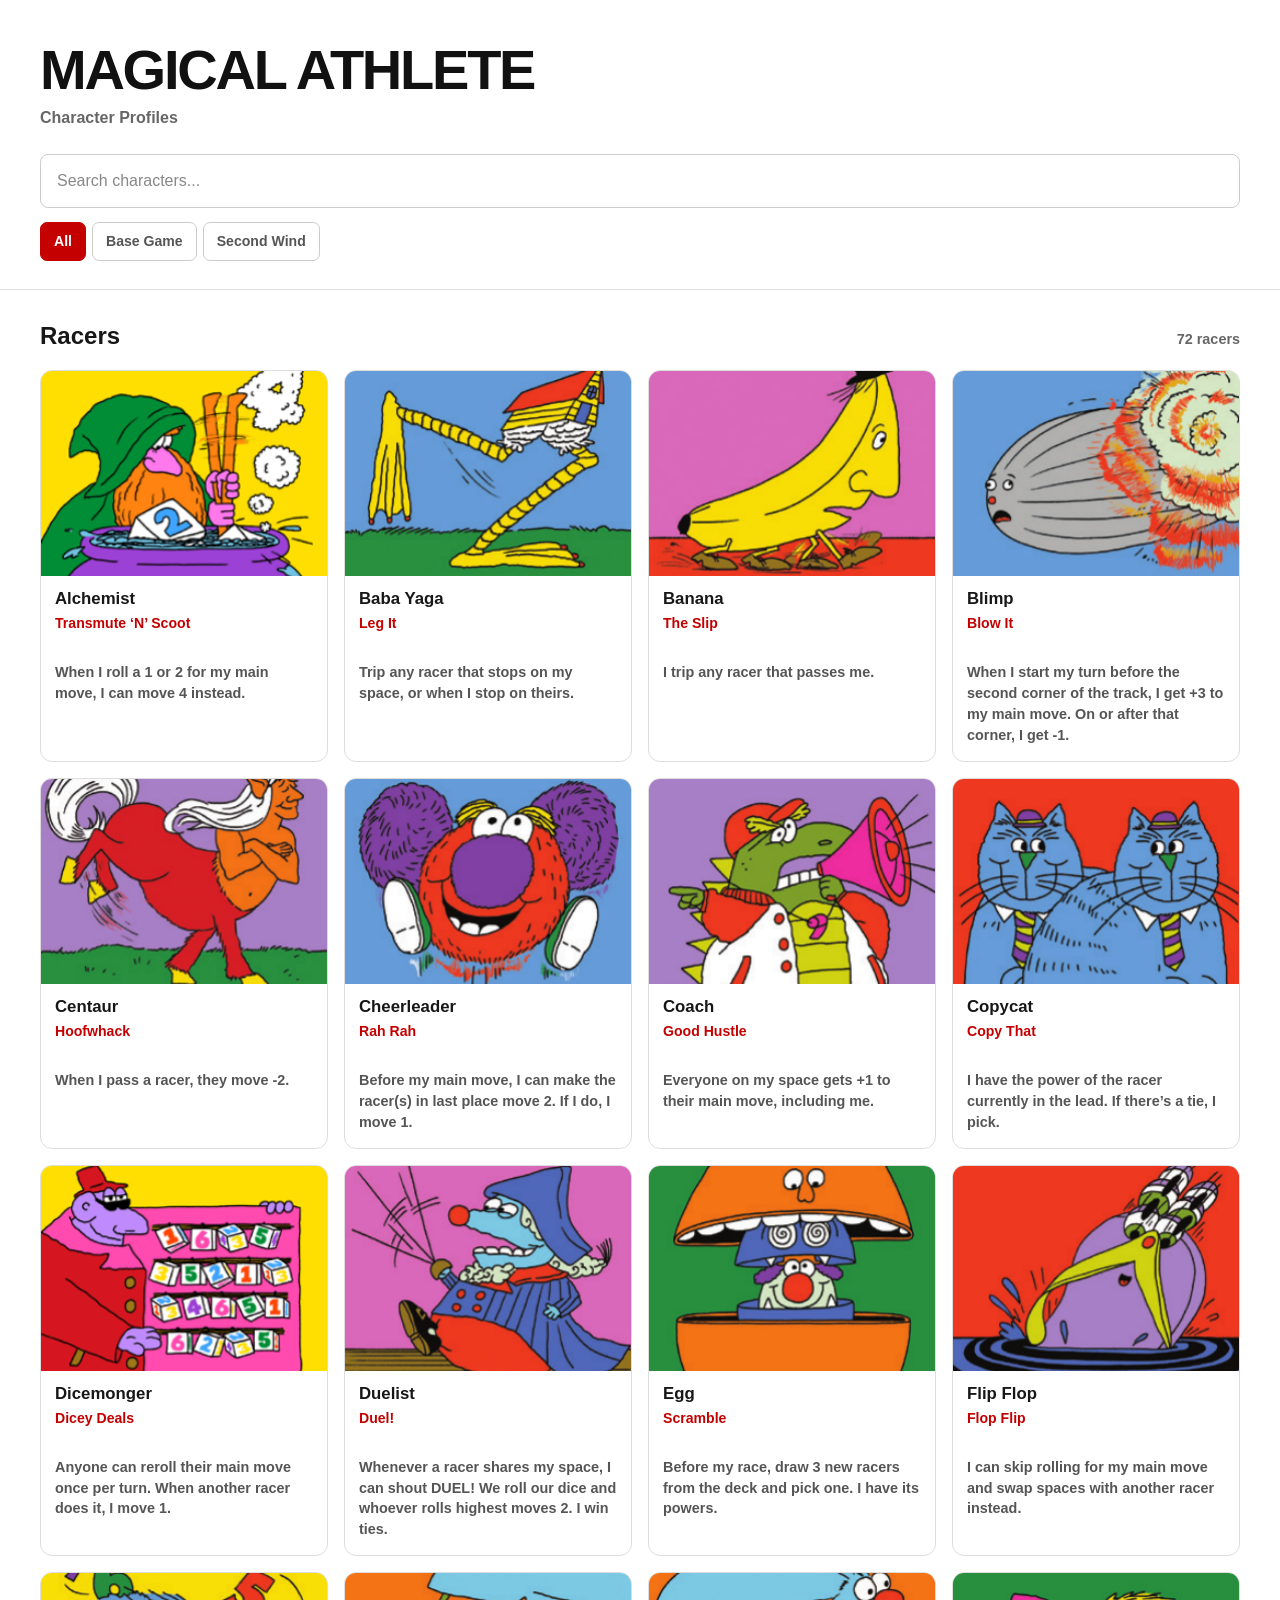
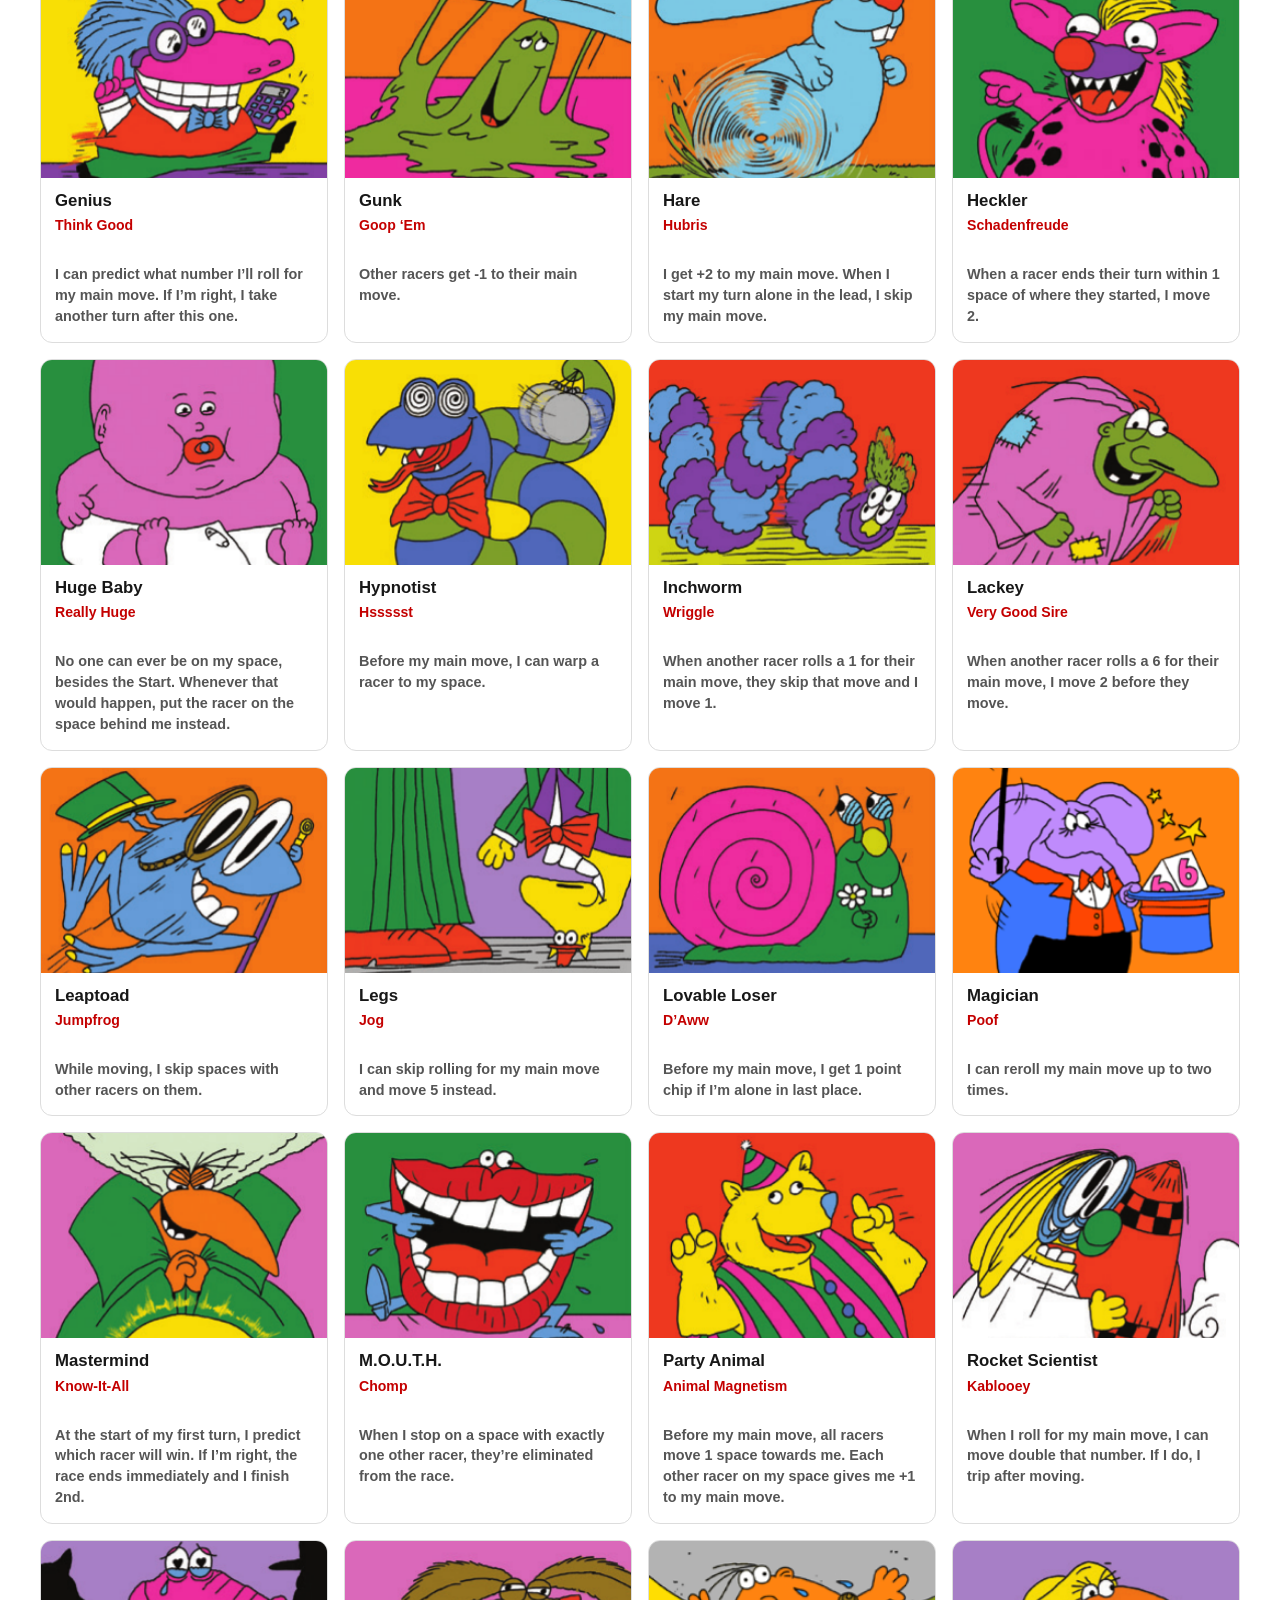
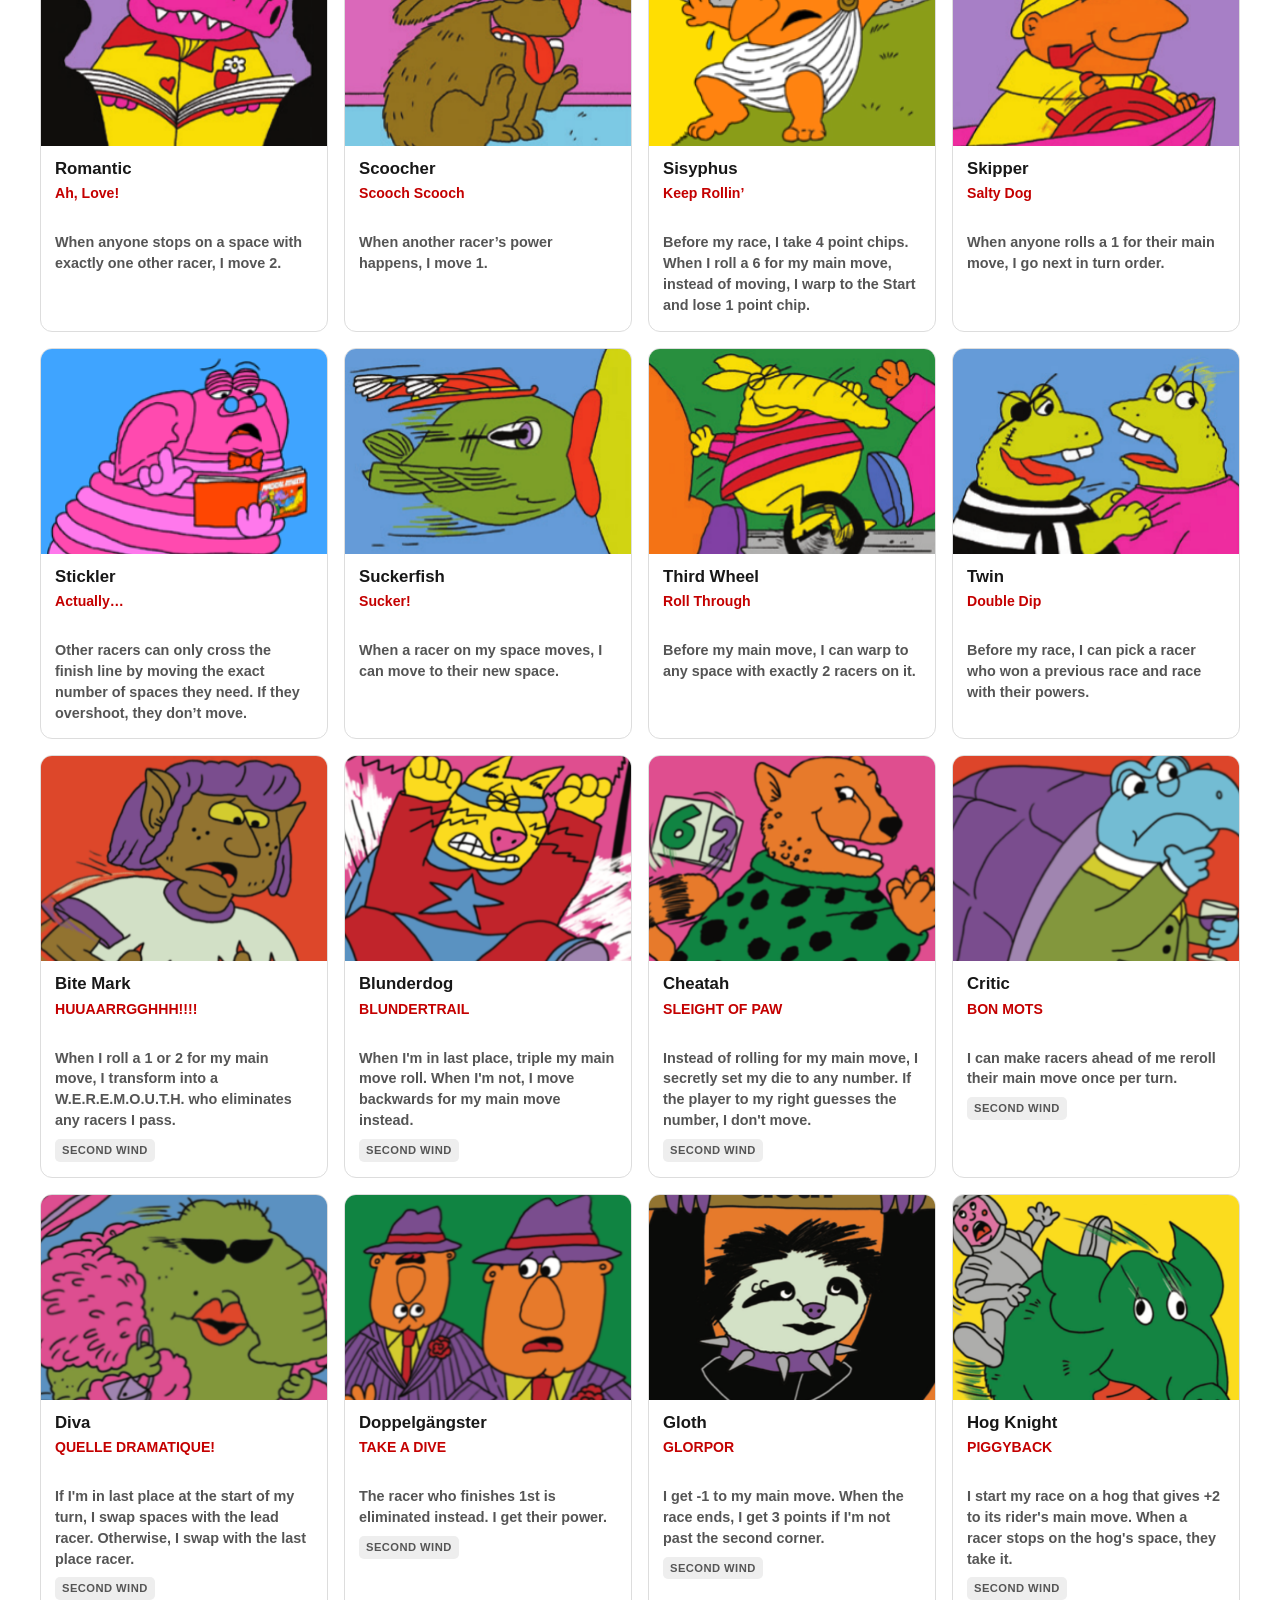
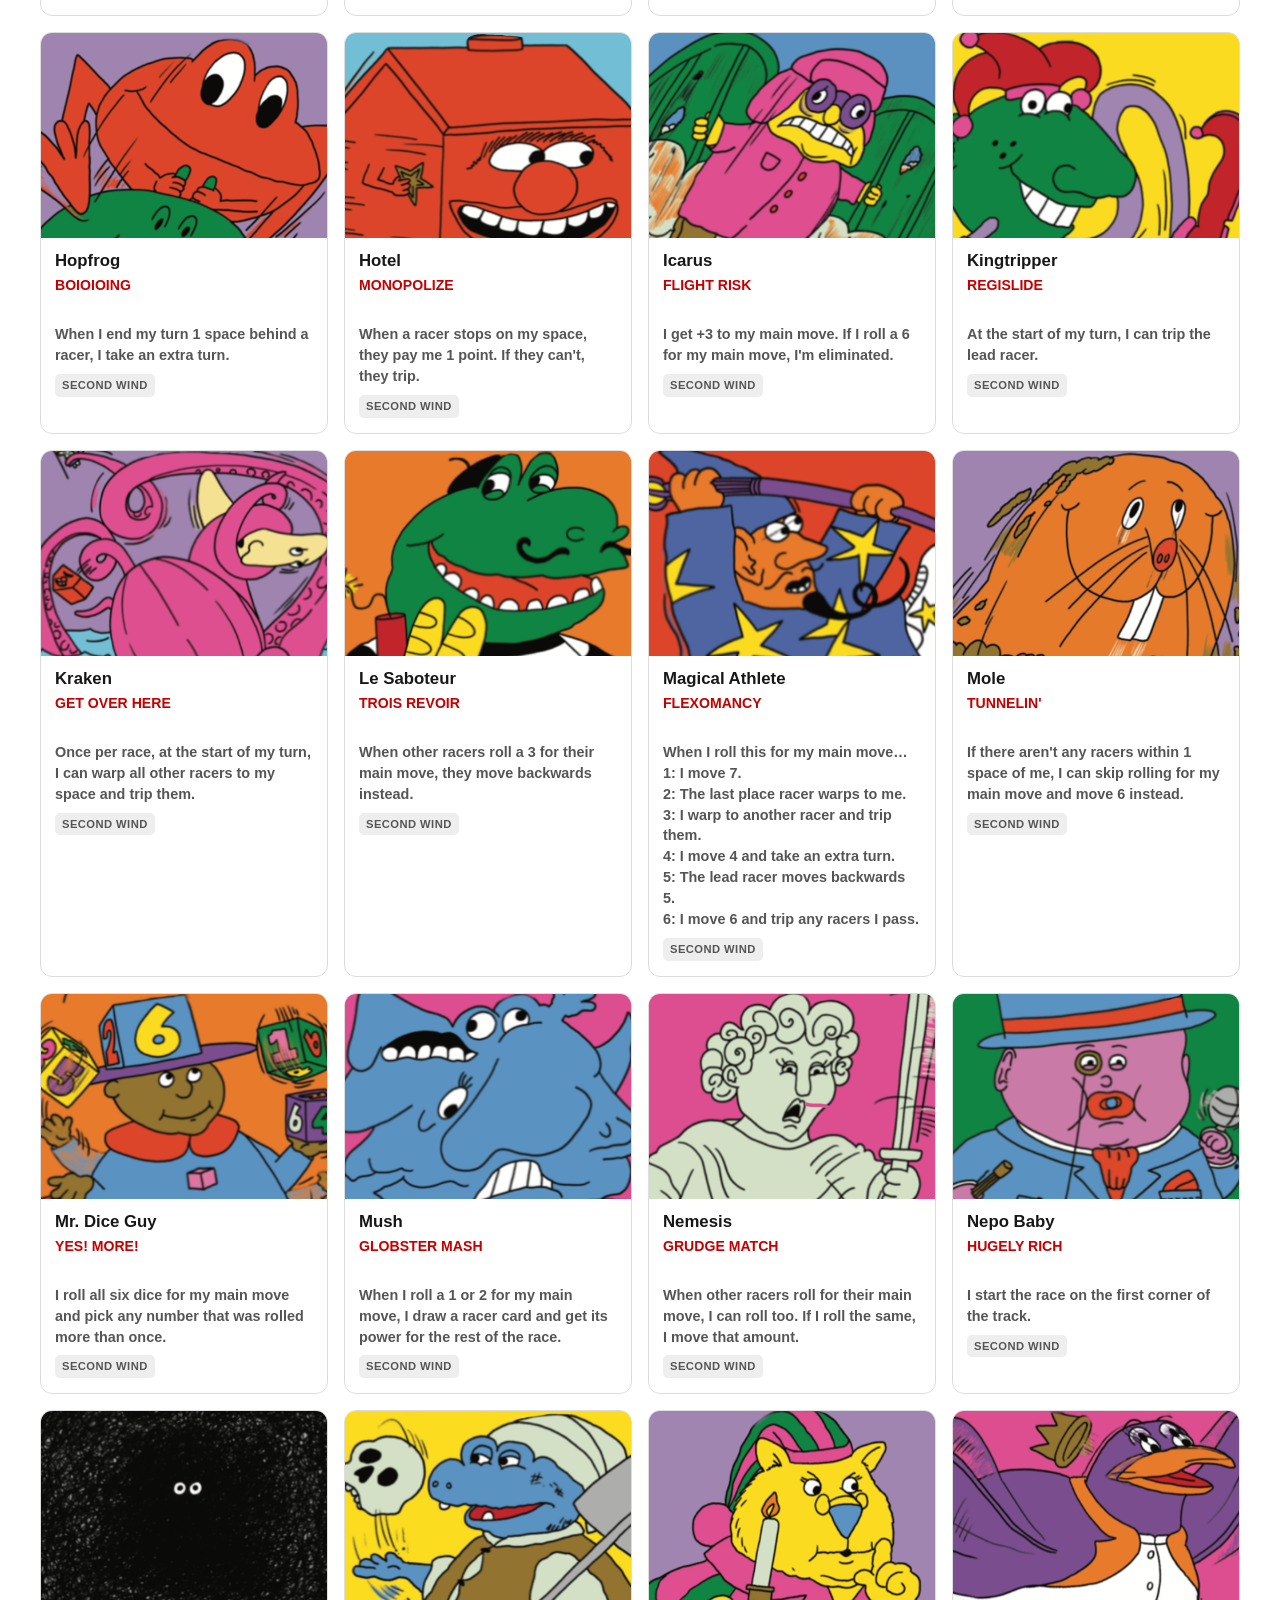
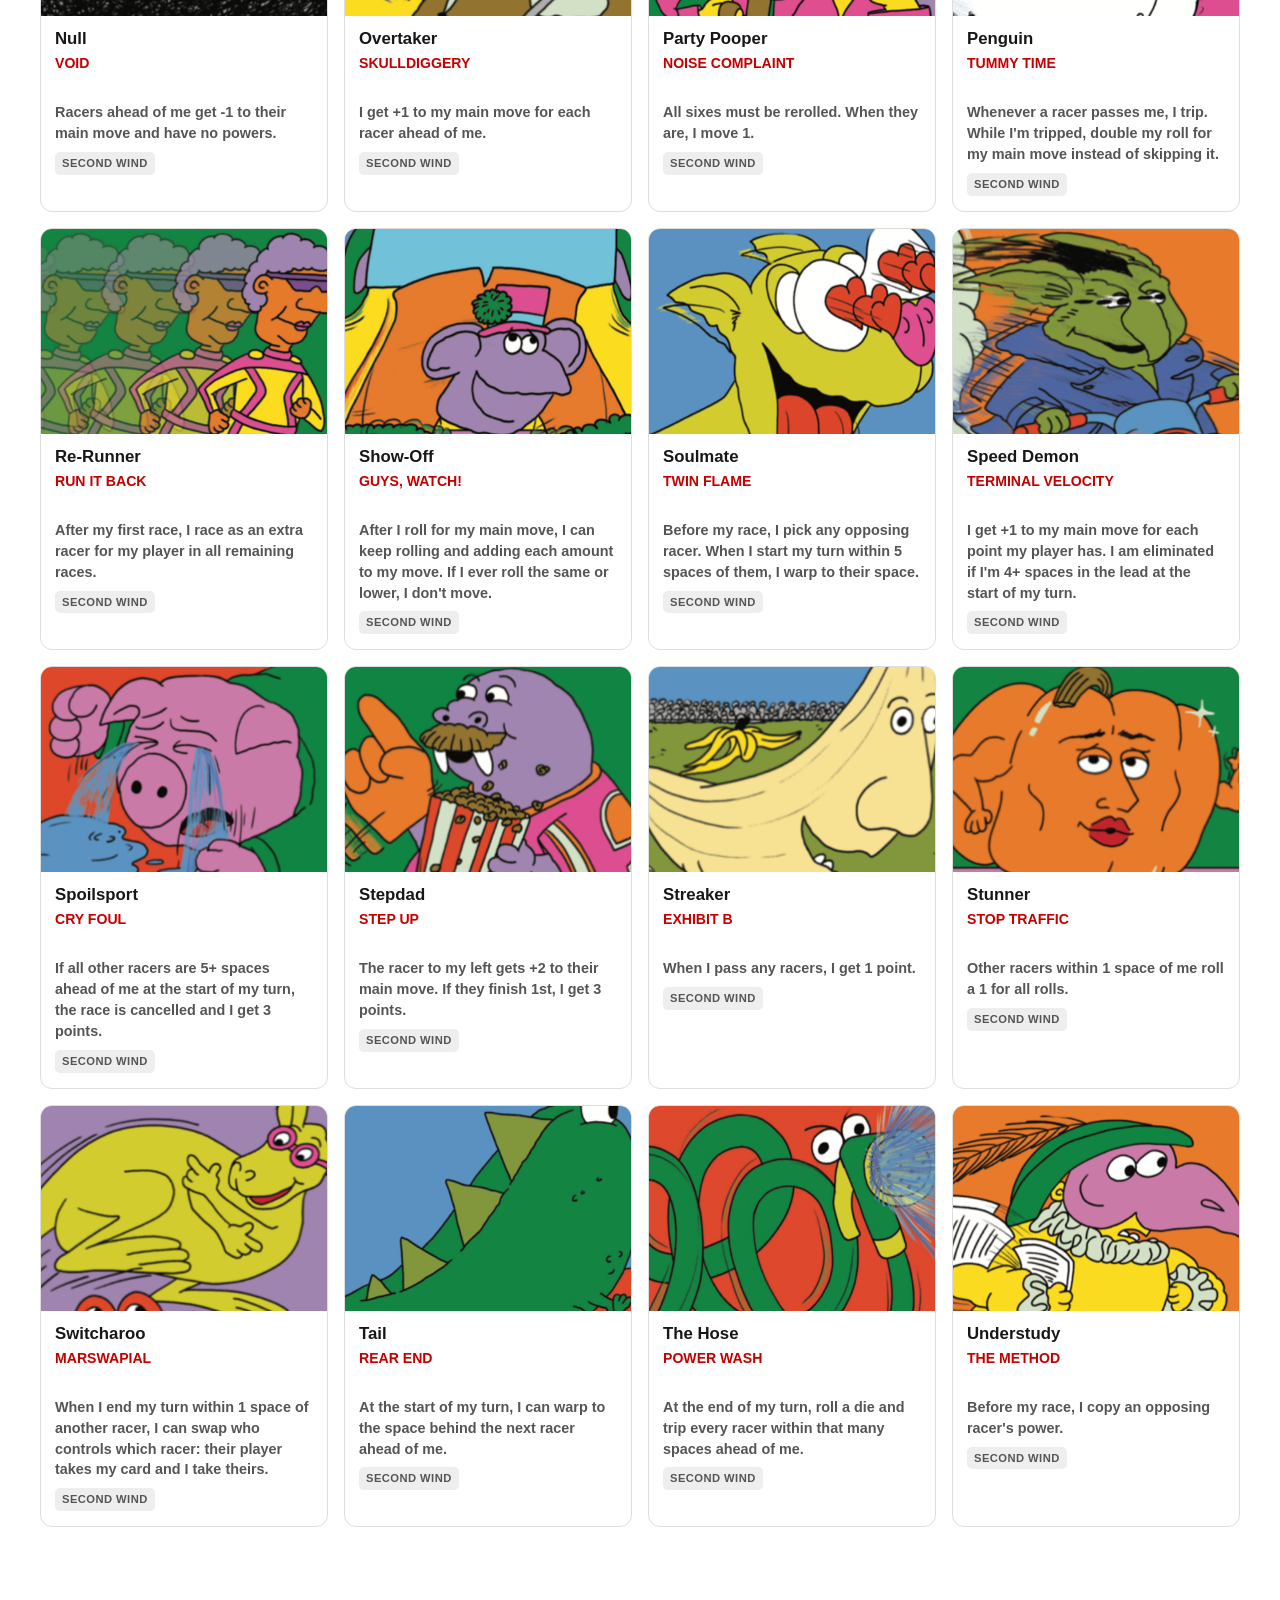
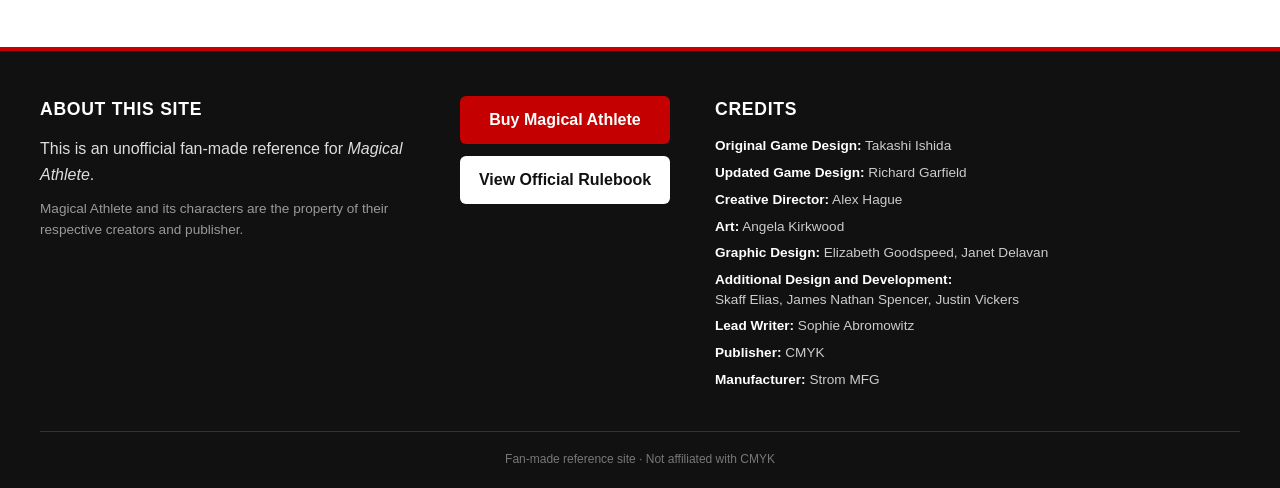
==== commit 1a6aa78b: "Update index.html" ====
--- a/index.html
+++ b/index.html
@@ -176,24 +176,4 @@
   </footer>
   <script src="./script.js?v=11"></script>
 </body>
-</html>
-
-What you’ll need to do in GitHub
-
-Your repository should now contain:
-
-index.html
-style.css
-script.js
-officialrules.pdf
-images/
-
-And officialrules.pdf needs to be in the same folder as index.html.
-
-The two footer buttons will then be:
-
-BUY MAGICAL ATHLETE → official CMYK product page
-
-VIEW OFFICIAL RULEBOOK → opens officialrules.pdf directly in a new tab.
-
-One small note: because you’re hosting this as a fan site, I would keep the “unofficial fan-made reference” wording. It makes the nature of the site clear without cluttering the page.+</html>
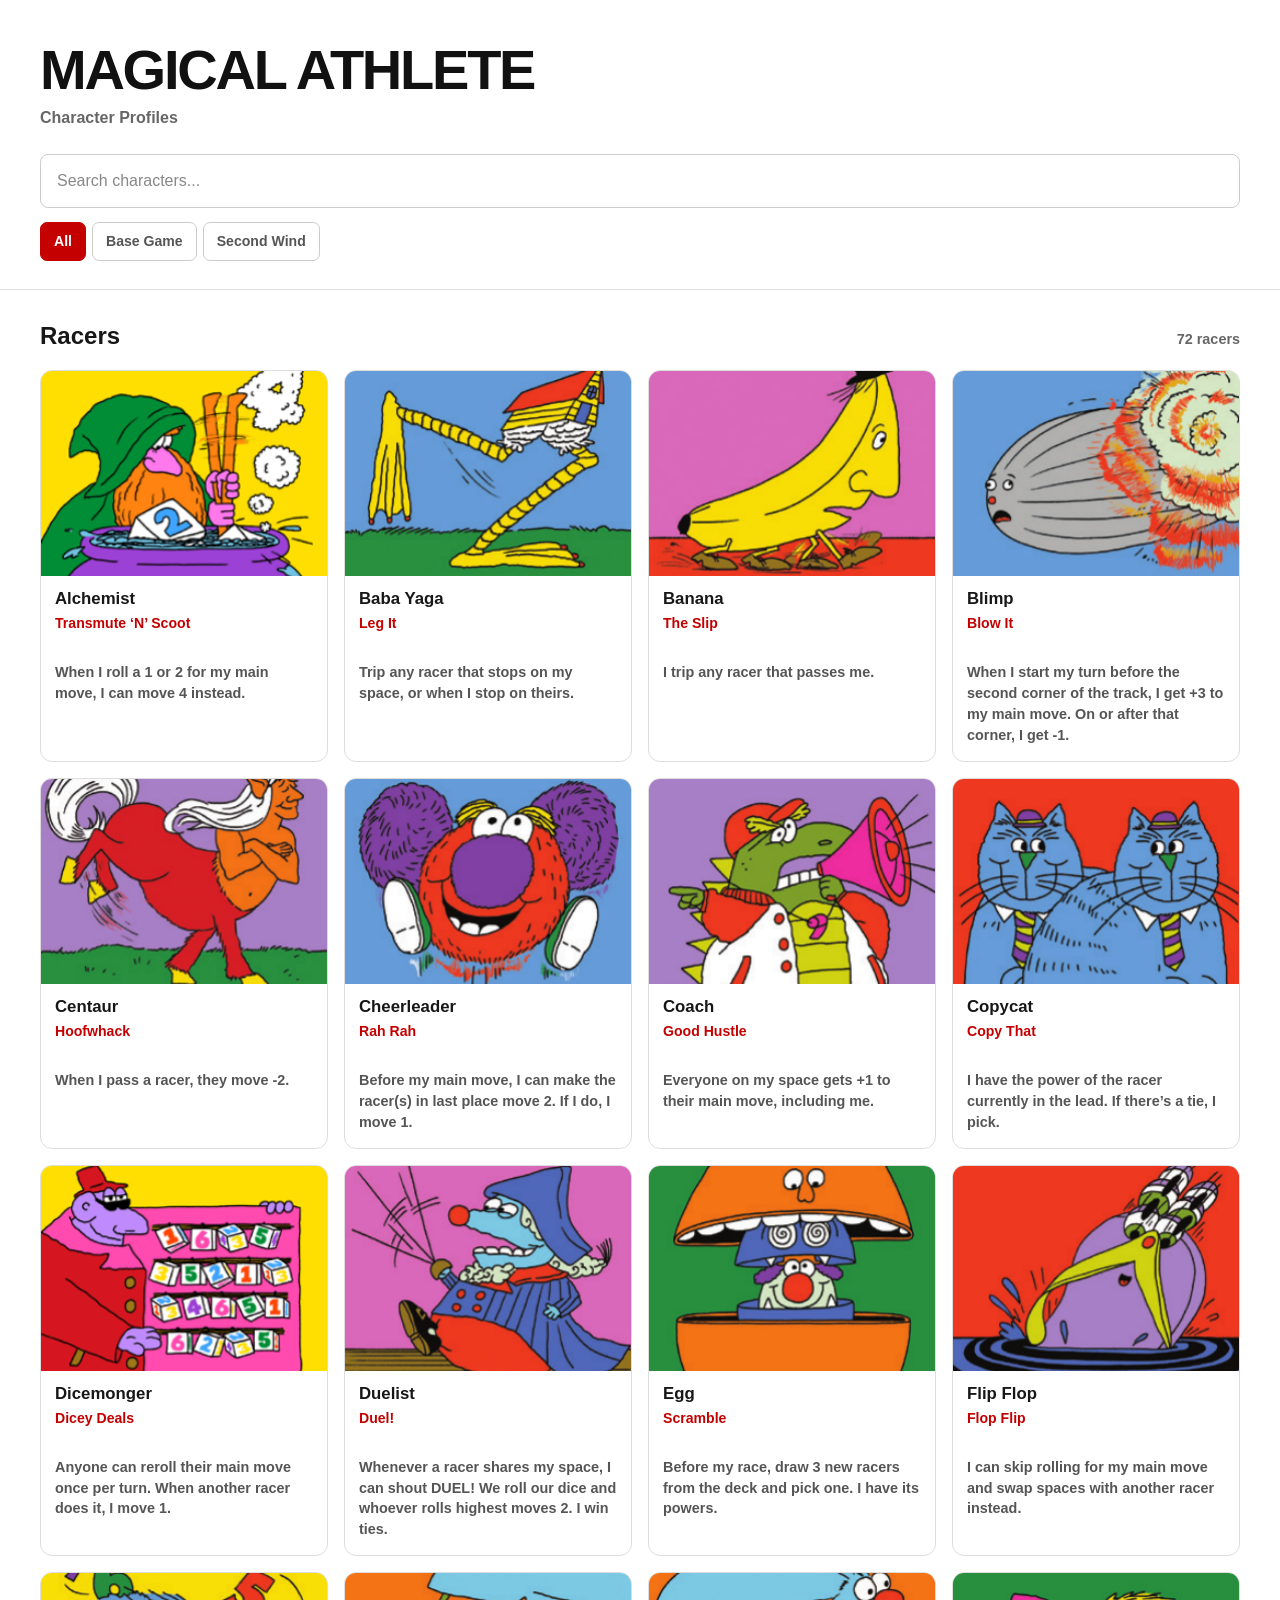
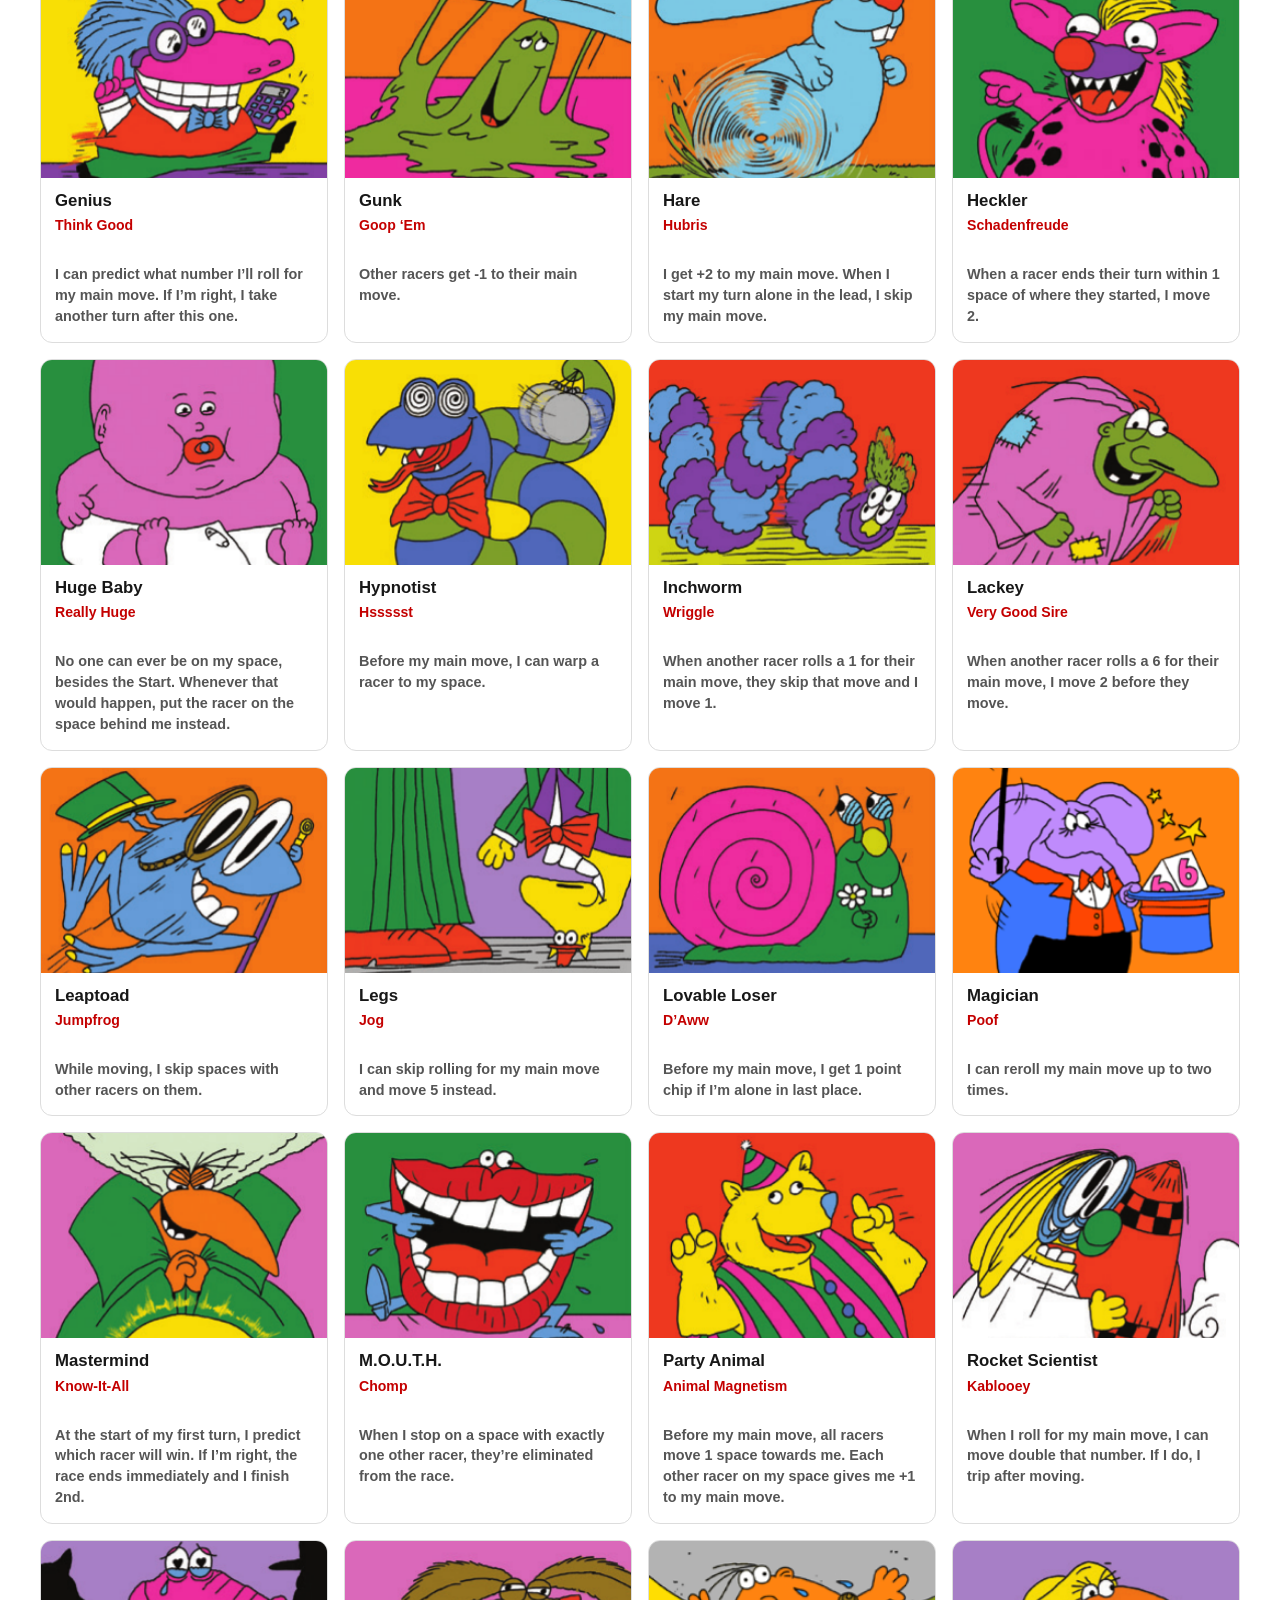
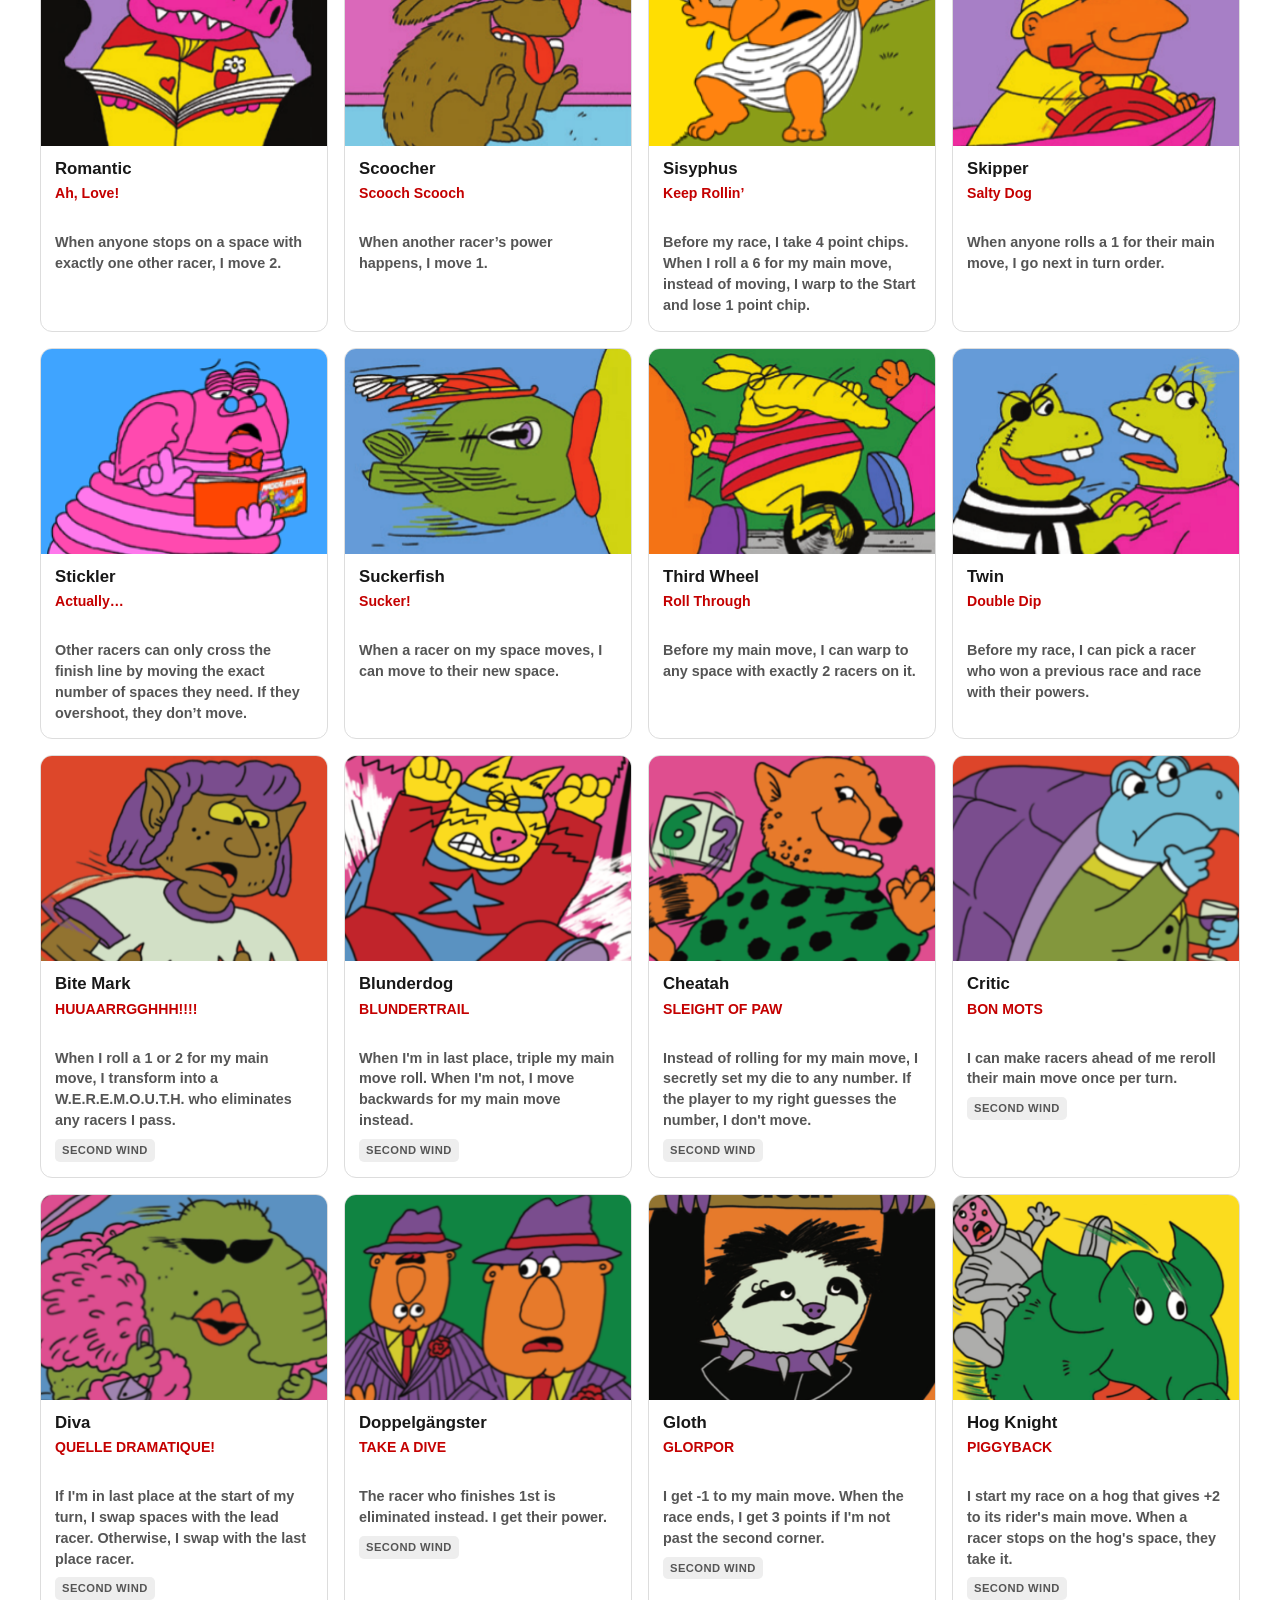
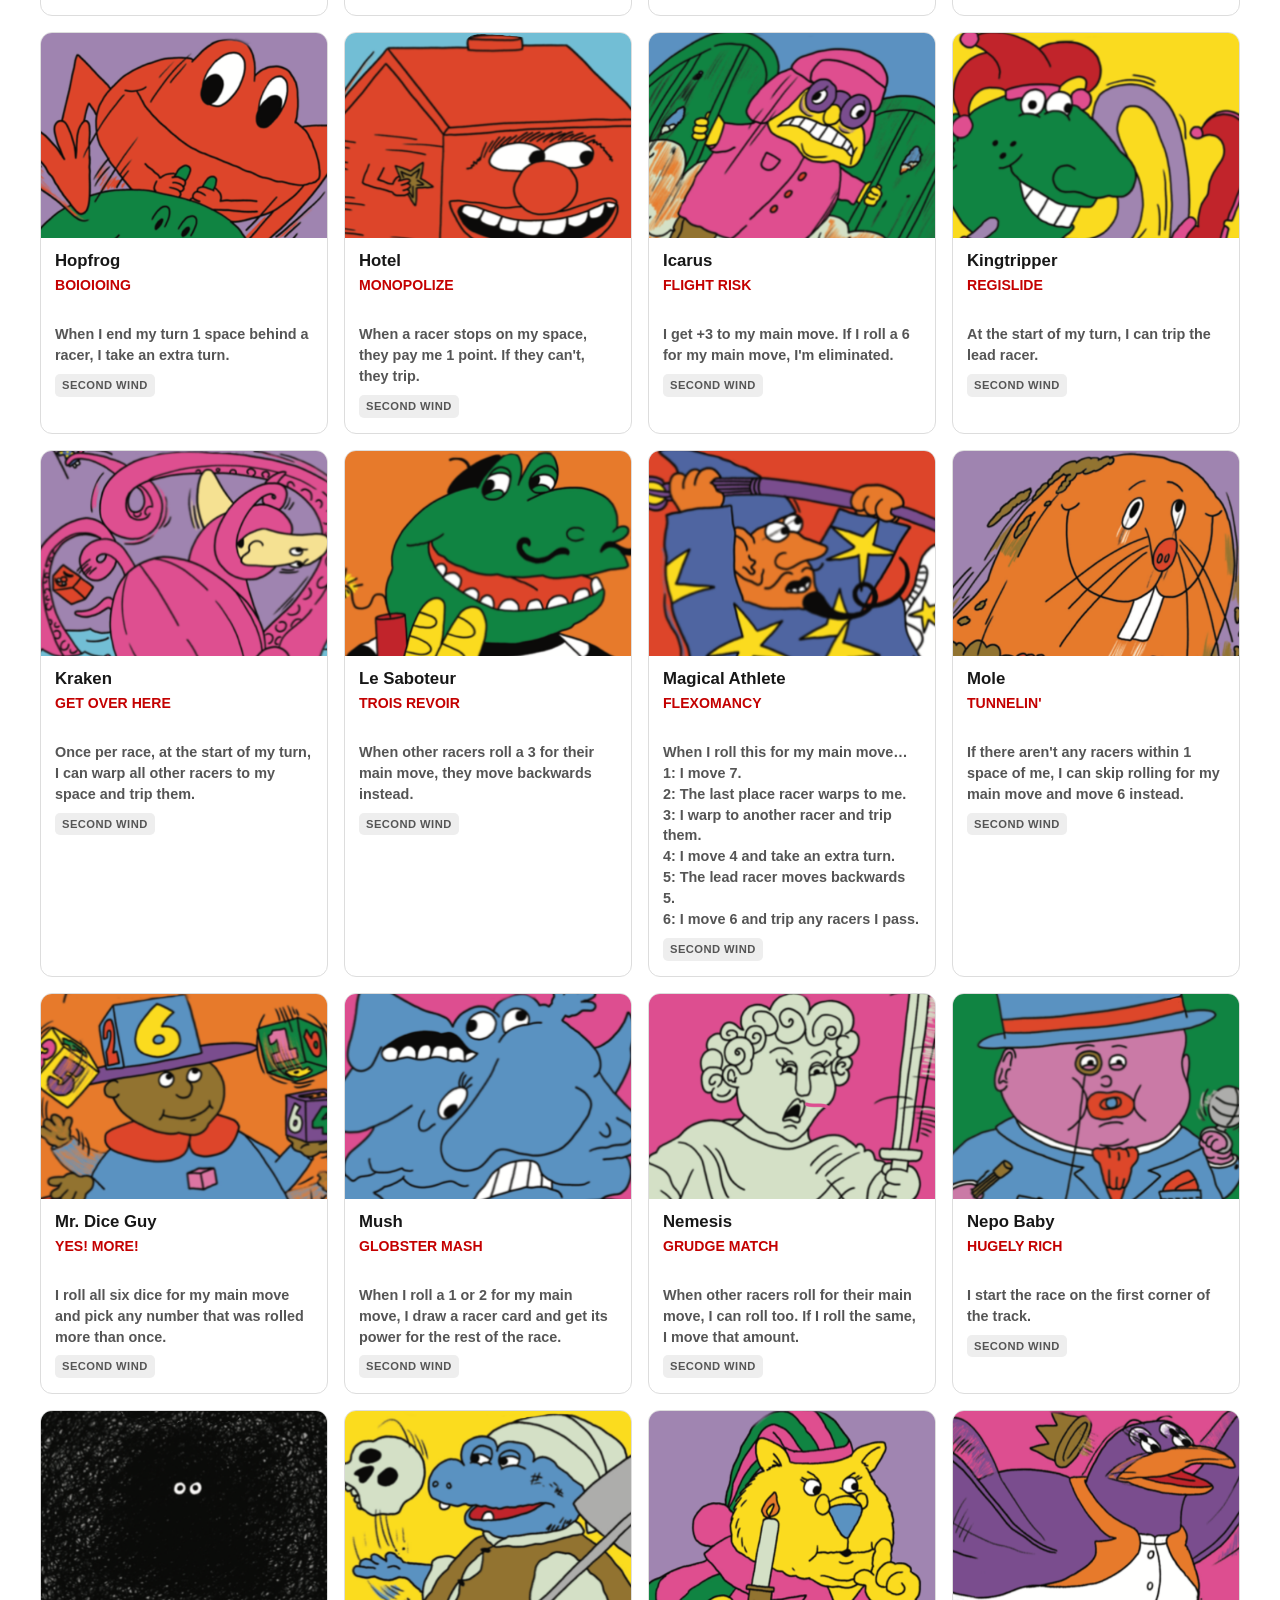
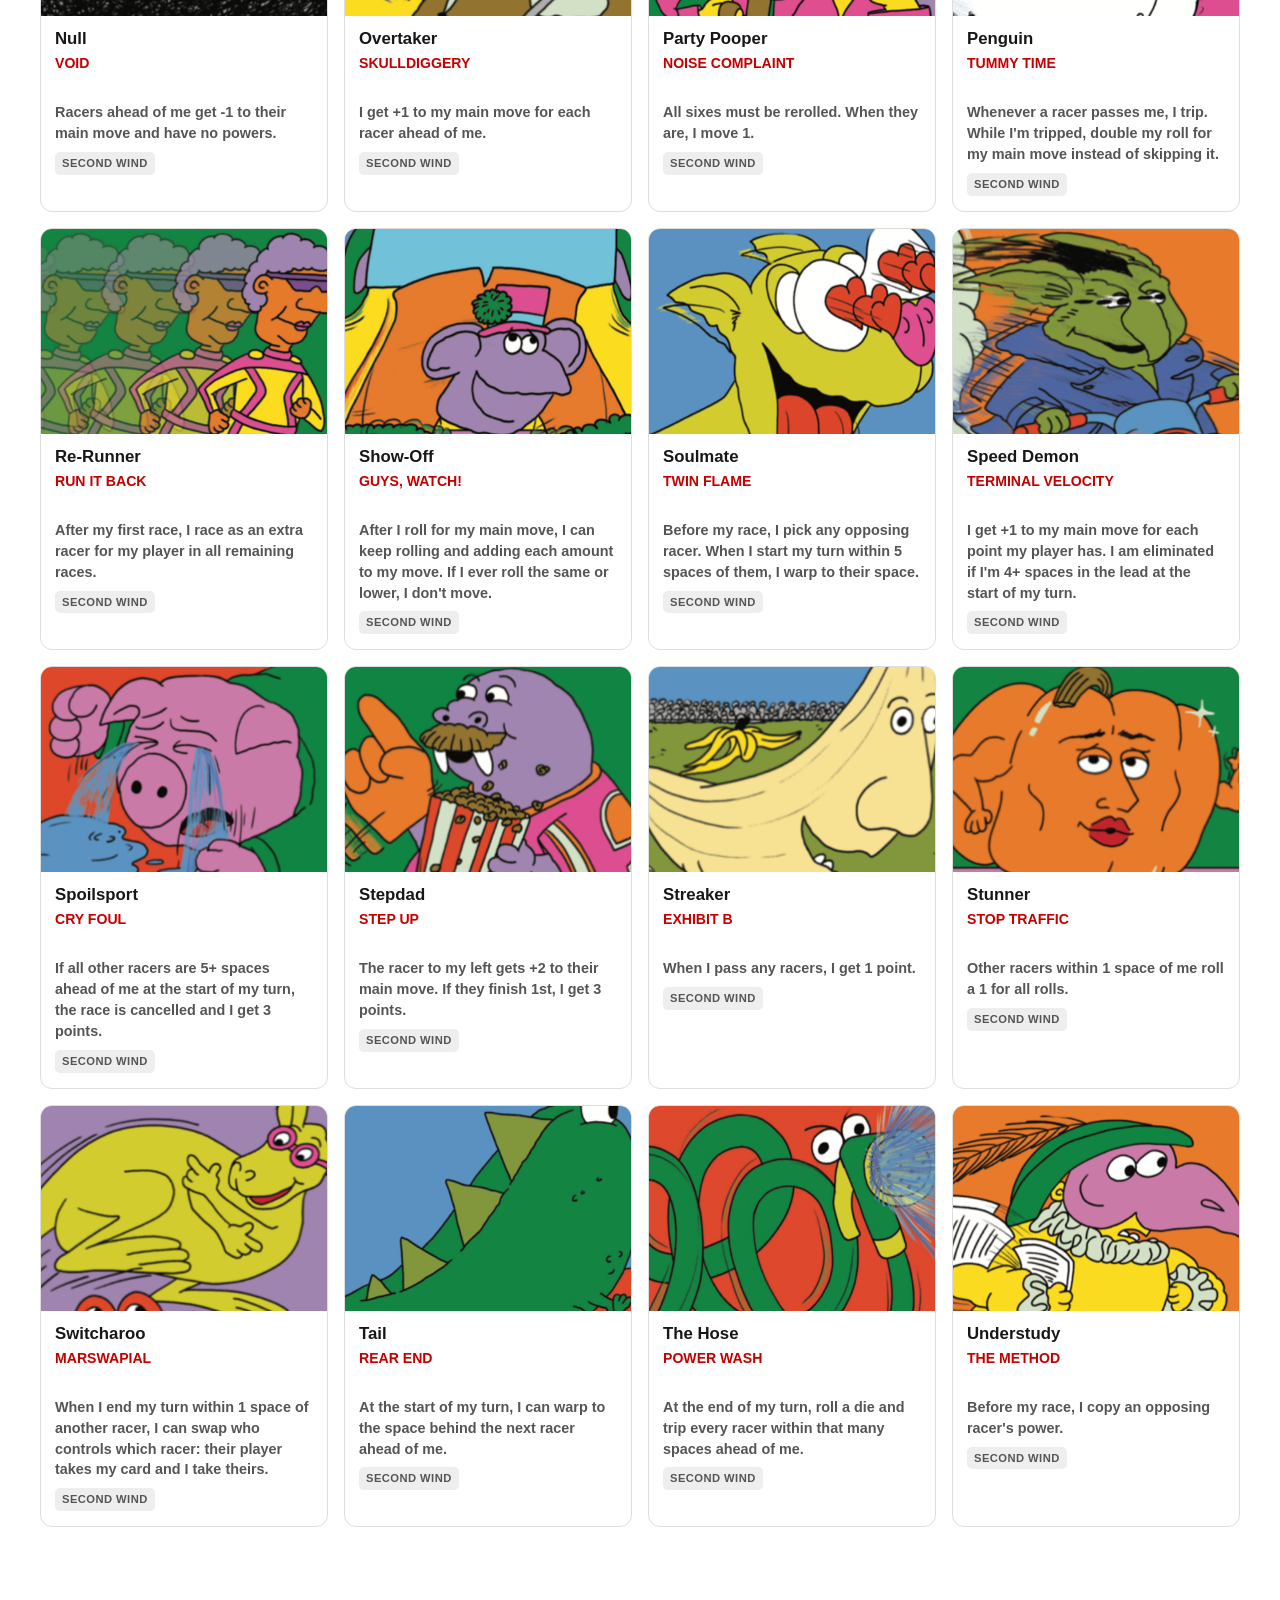
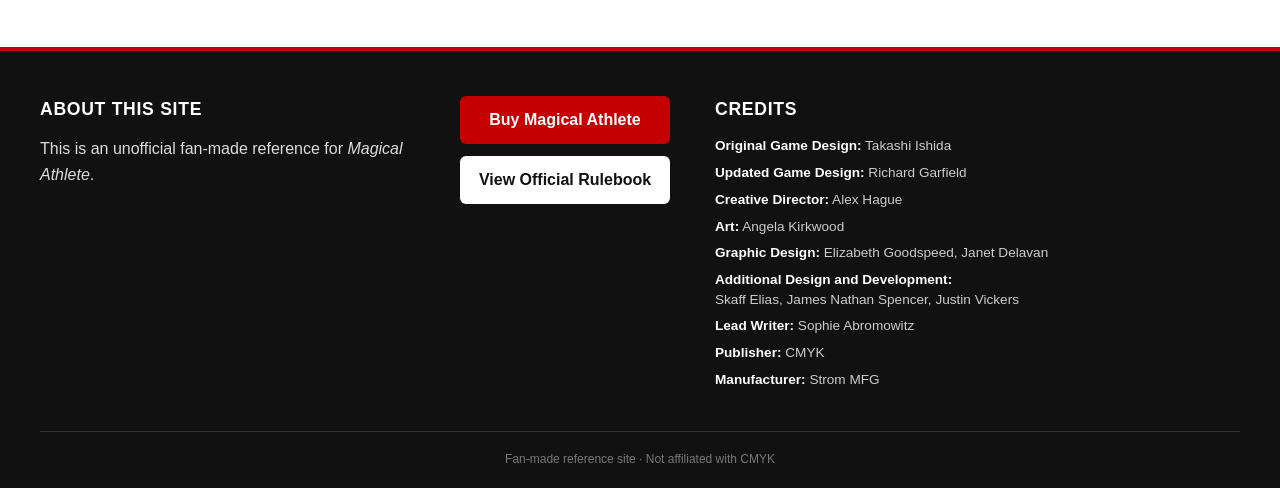
==== commit f66ef710: "Update index.html" ====
--- a/index.html
+++ b/index.html
@@ -115,10 +115,6 @@
           This is an unofficial fan-made reference for
           <em>Magical Athlete</em>.
         </p>
-        <p class="footer-note">
-          Magical Athlete and its characters are the property of
-          their respective creators and publisher.
-        </p>
       </div>
       <div class="footer-links">
         <a
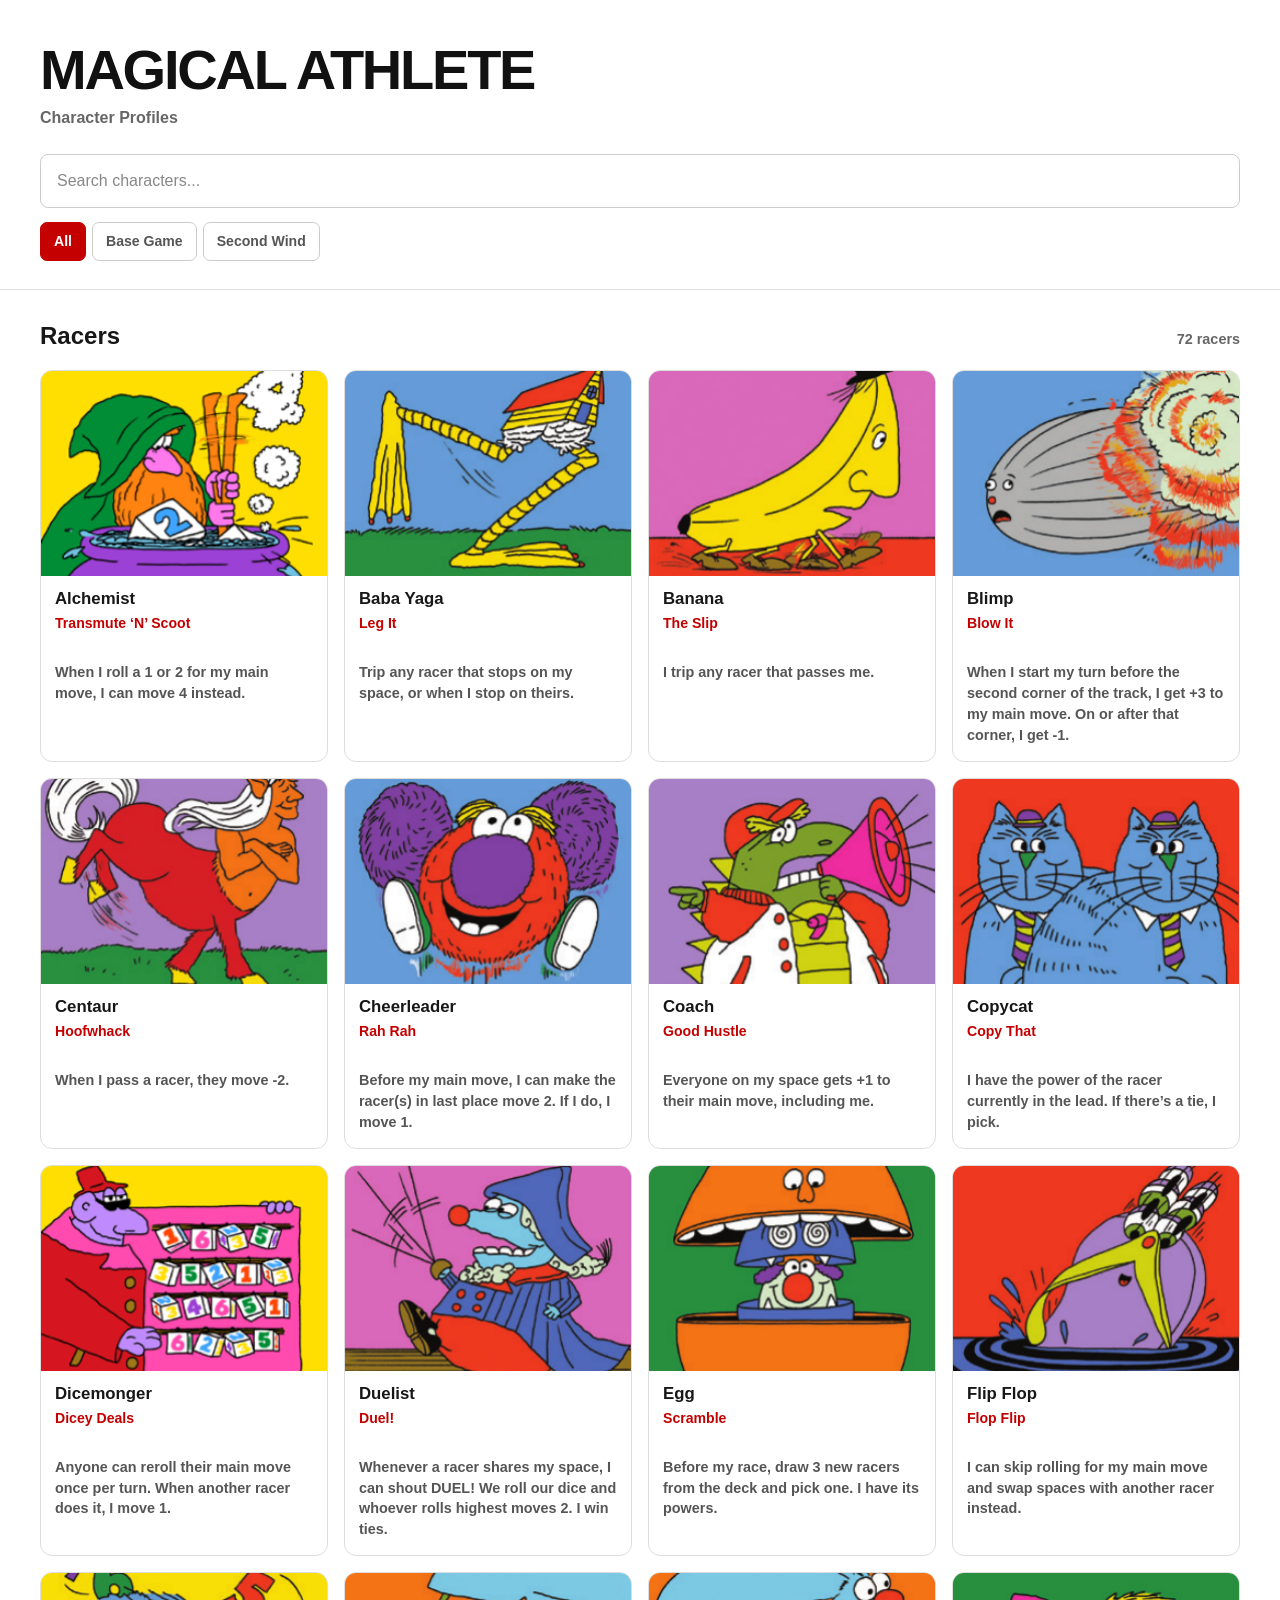
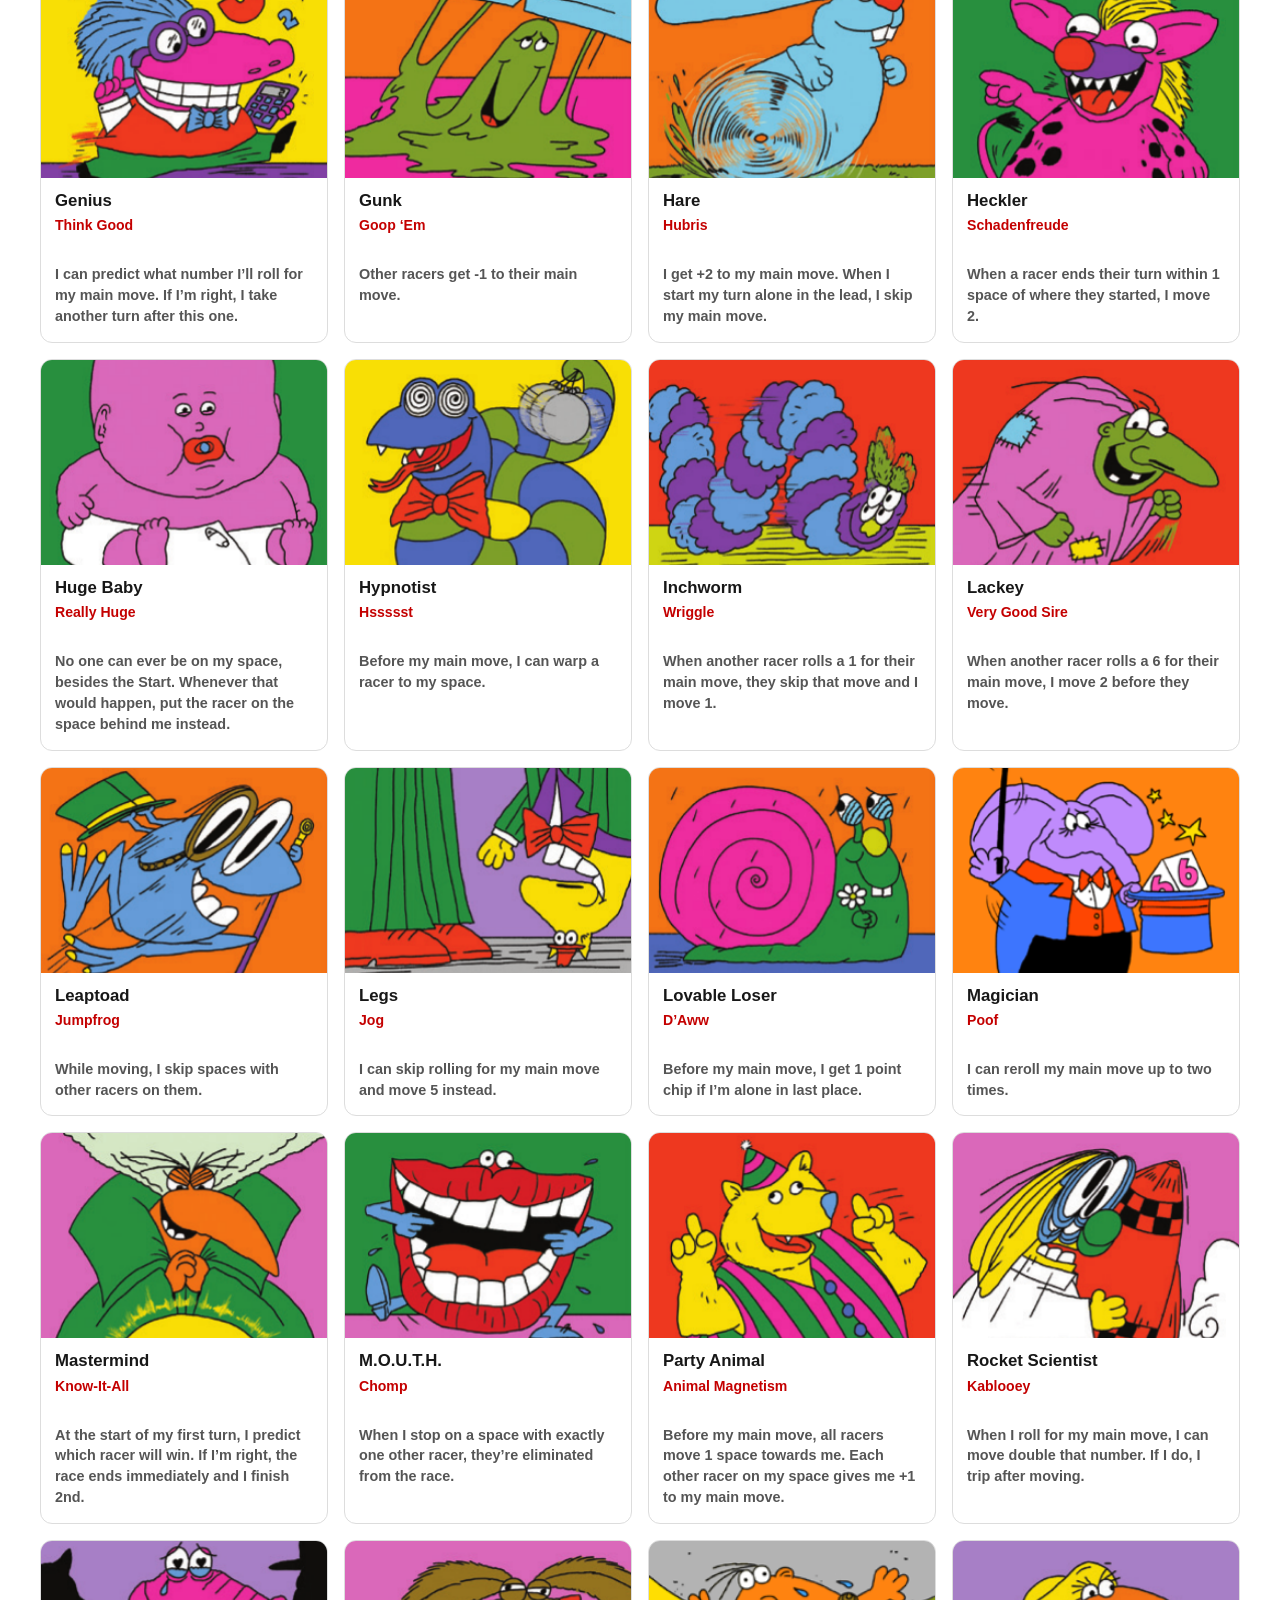
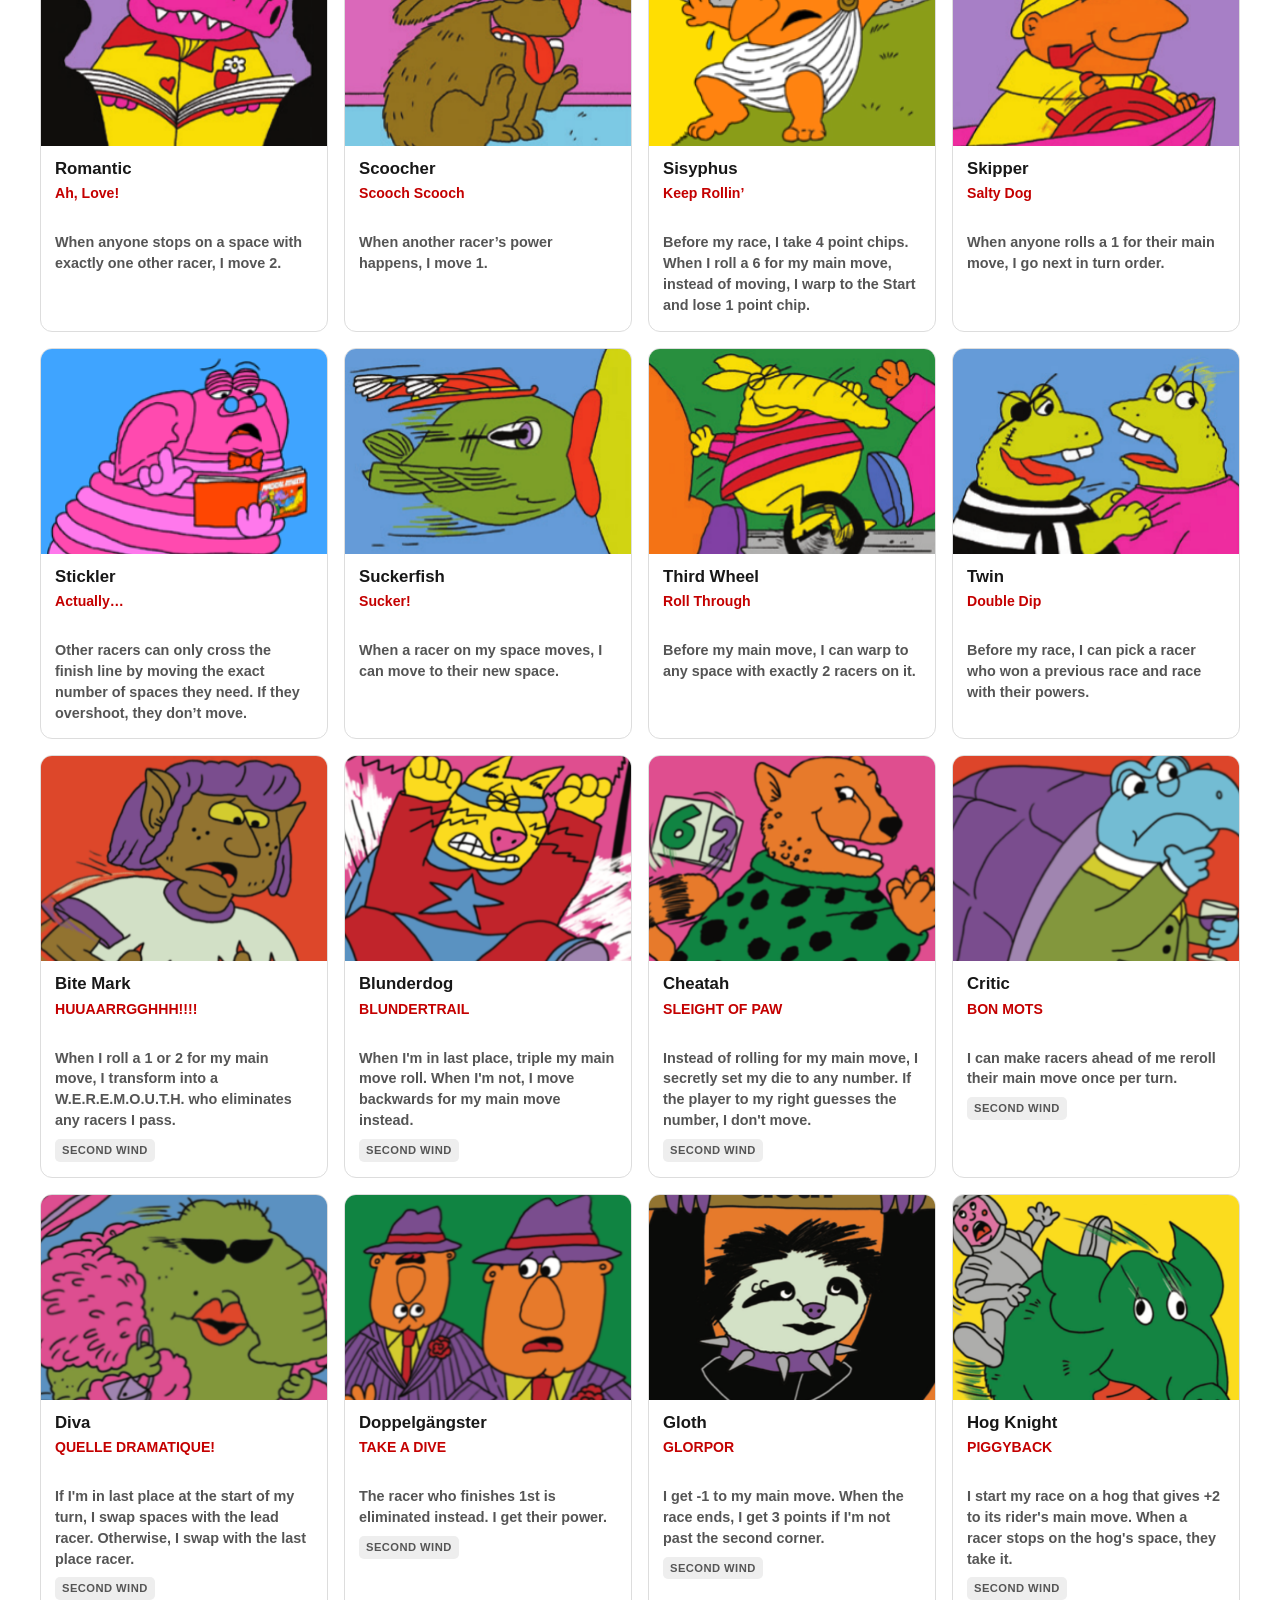
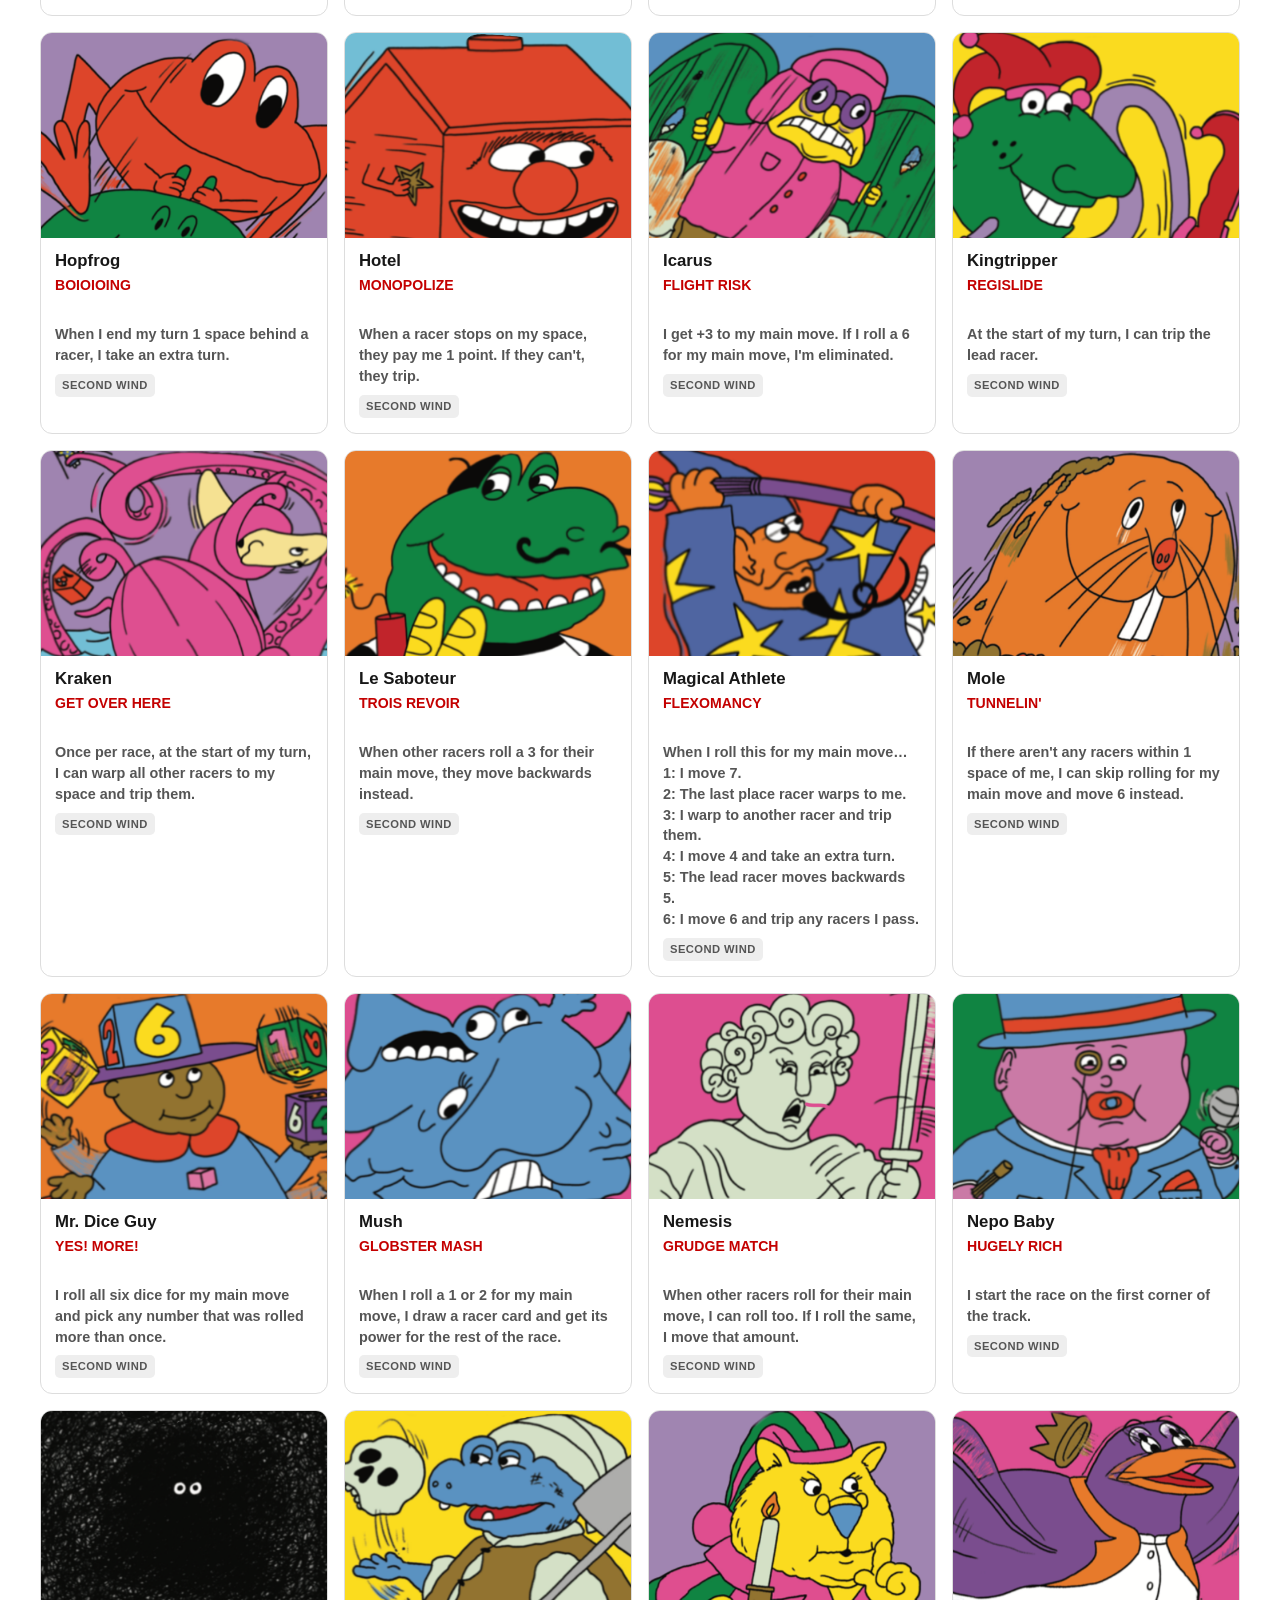
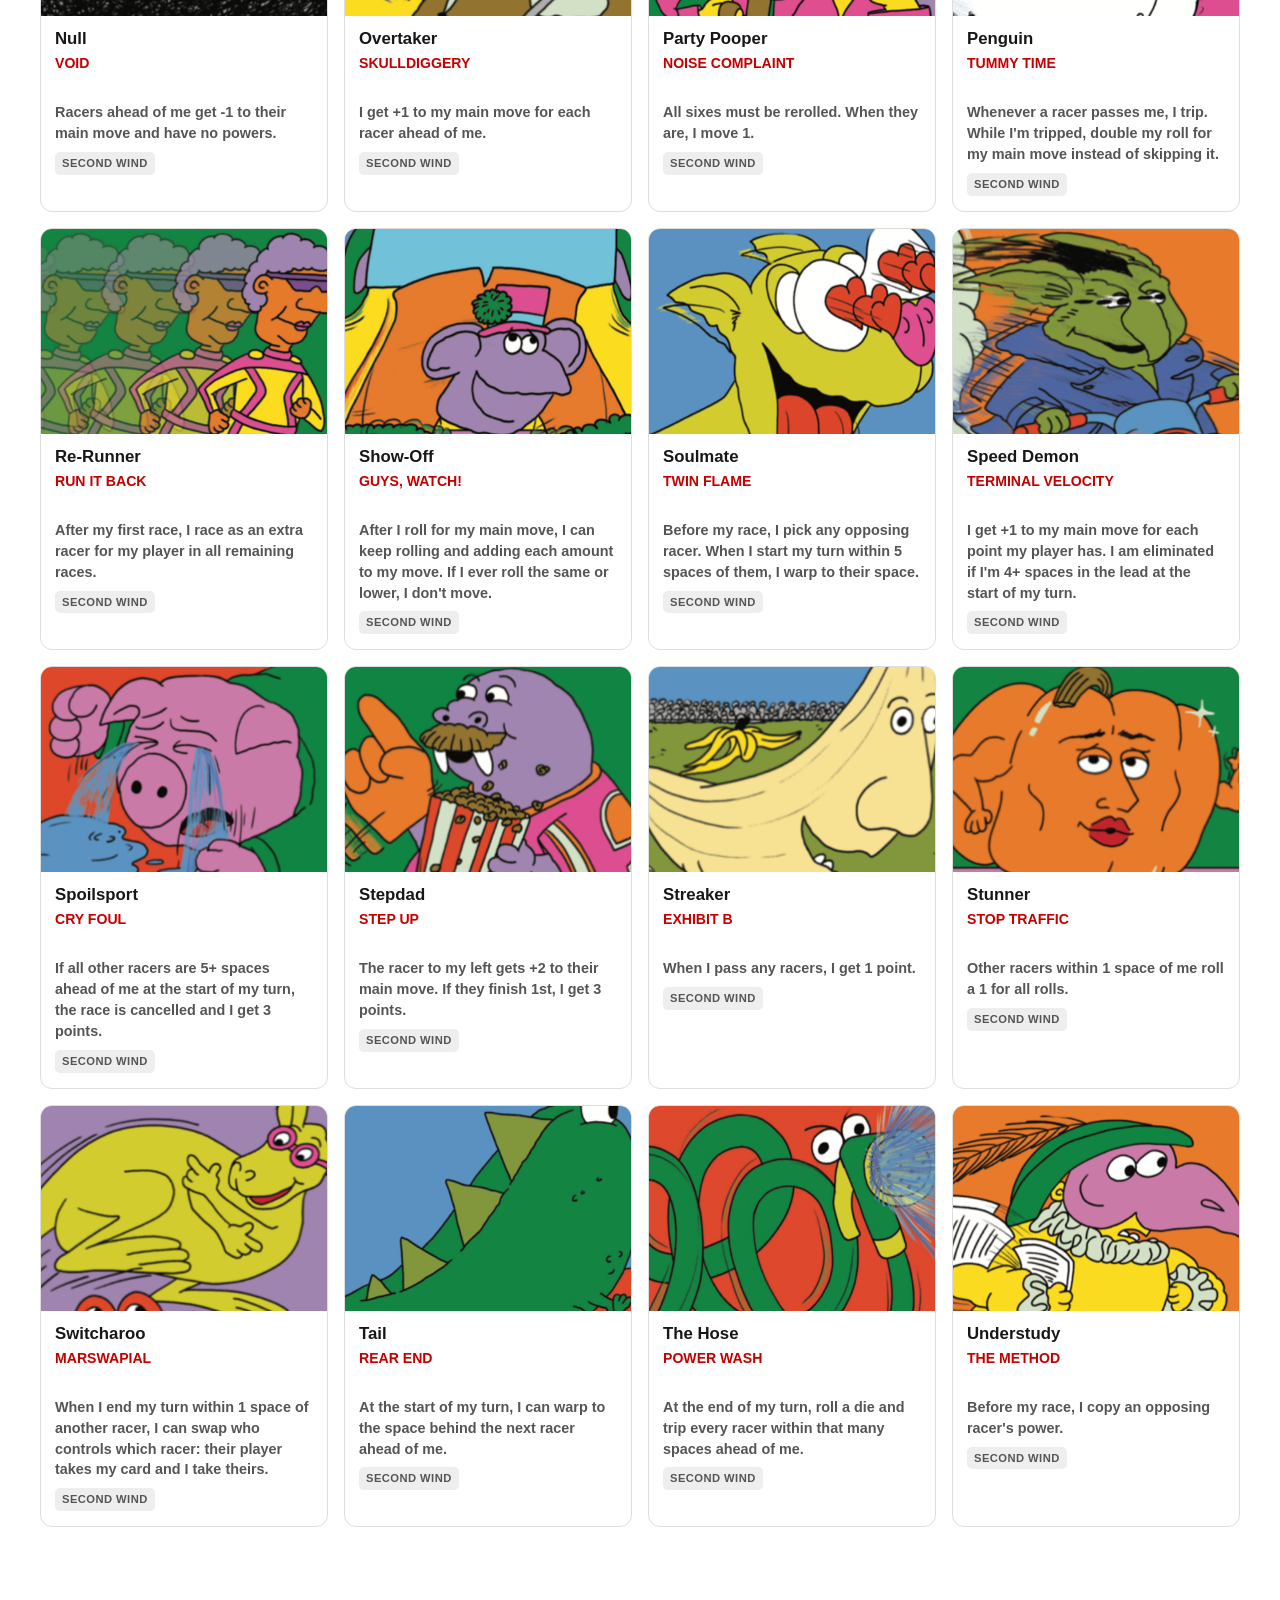
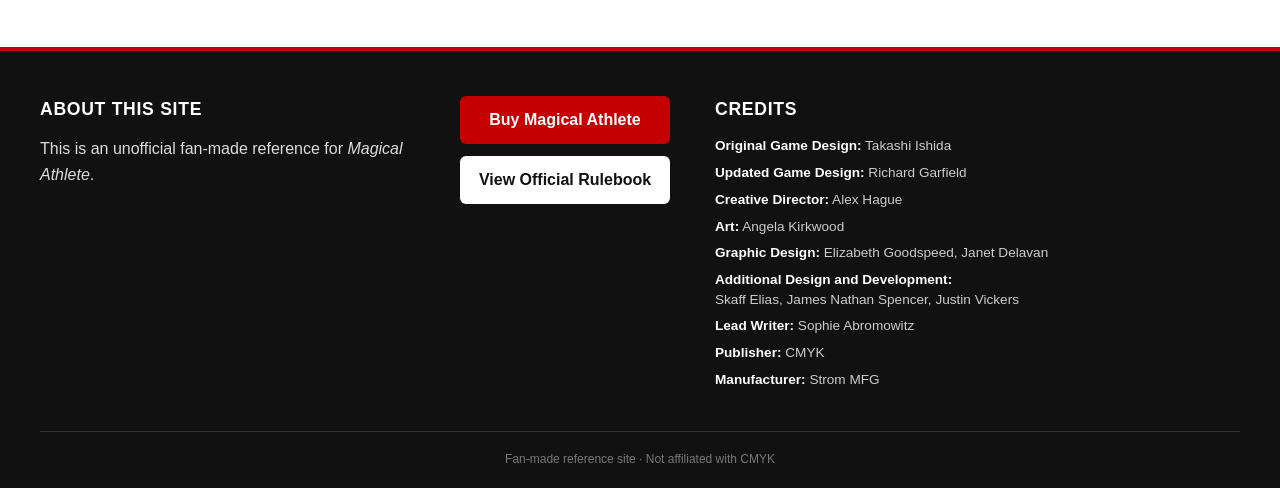
==== commit 92b41c18: "Update index.html" ====
--- a/index.html
+++ b/index.html
@@ -170,6 +170,6 @@
       <p>Fan-made reference site · Not affiliated with CMYK</p>
     </div>
   </footer>
-  <script src="./script.js?v=11"></script>
+  <script src="./script.js?v=12"></script>
 </body>
 </html>
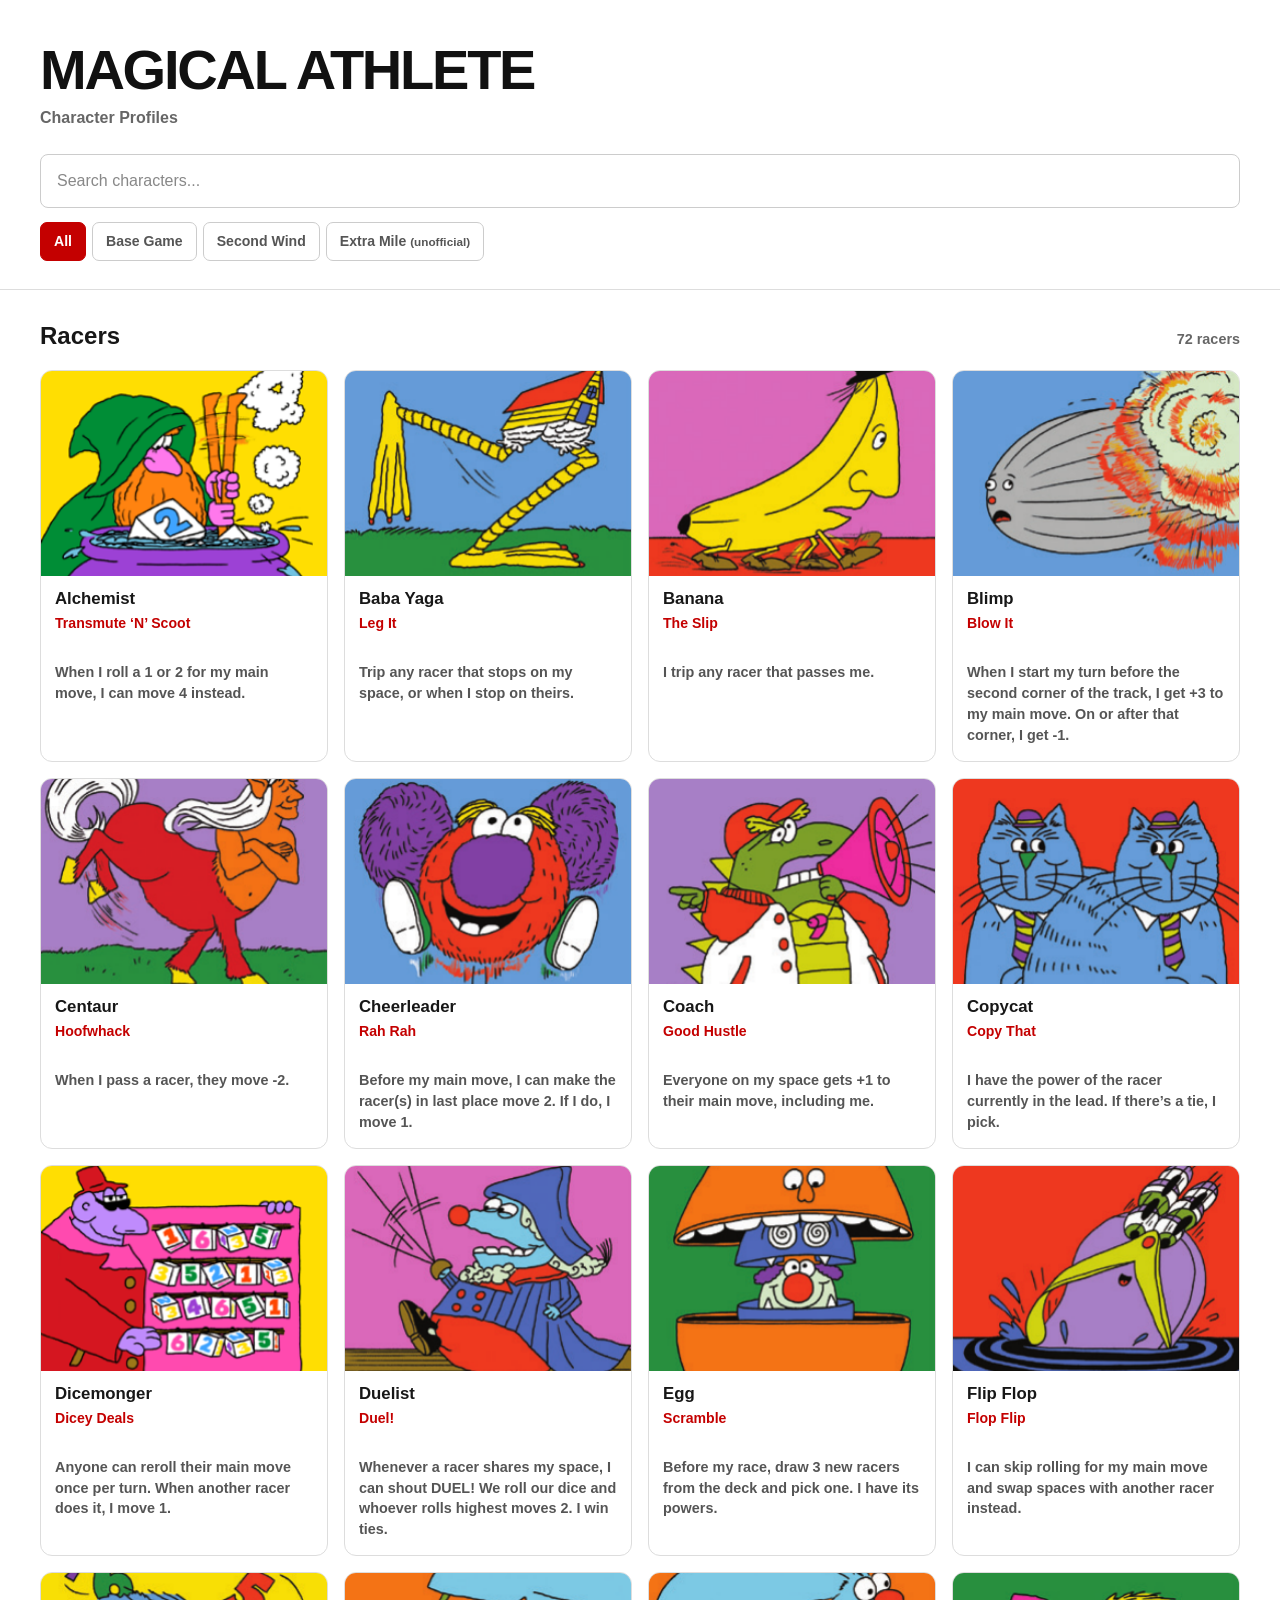
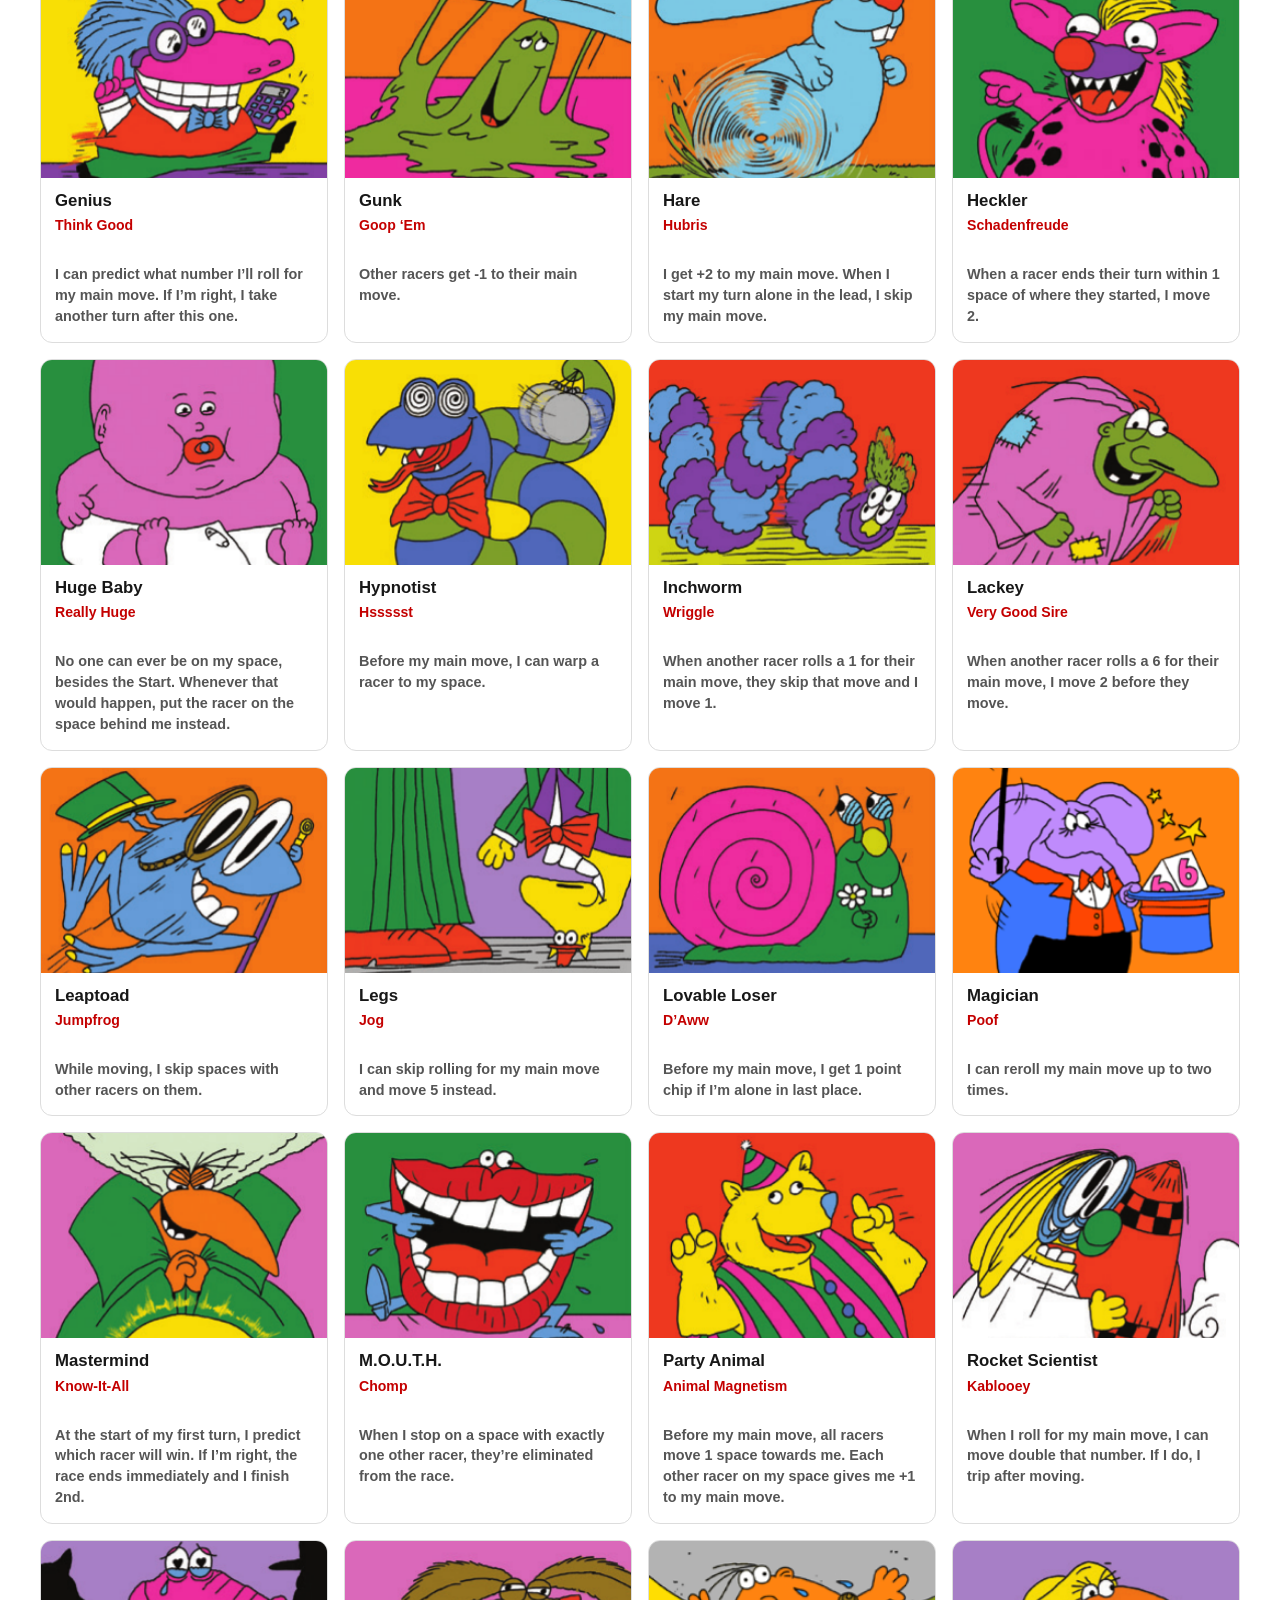
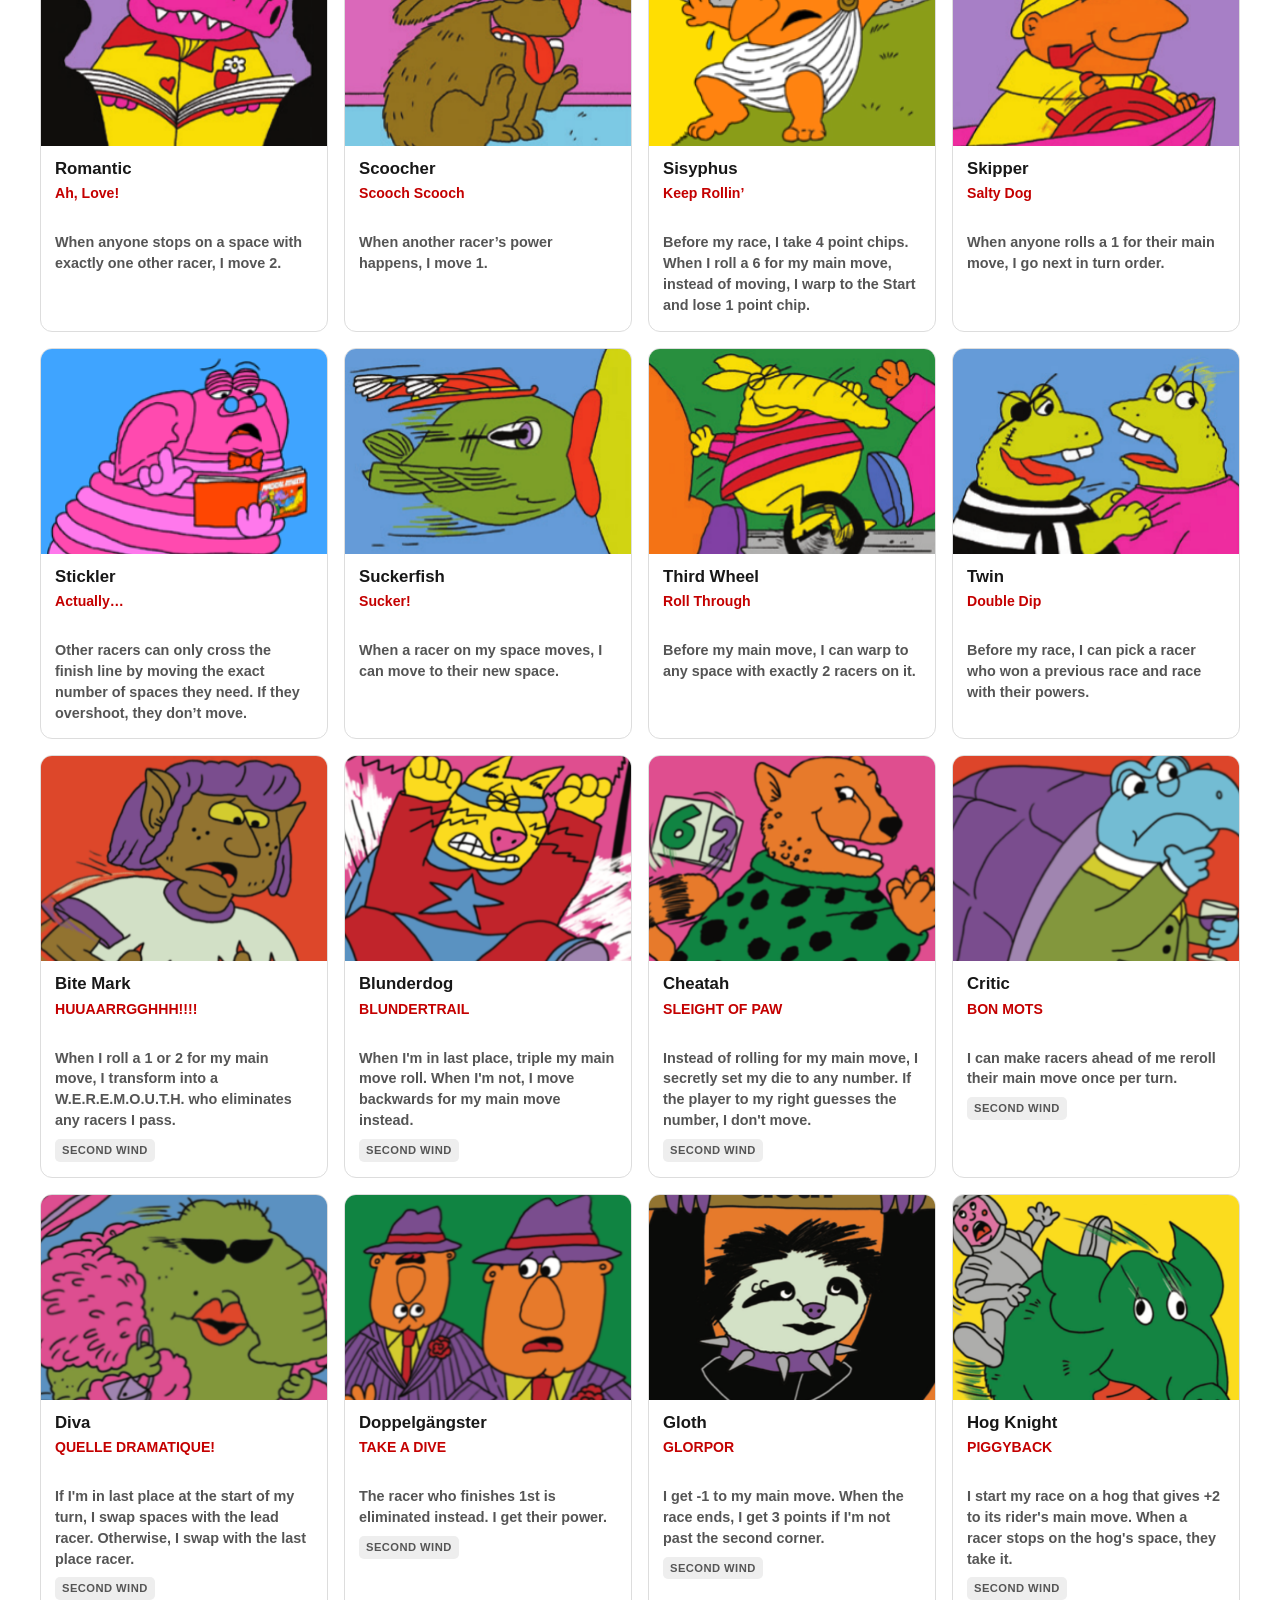
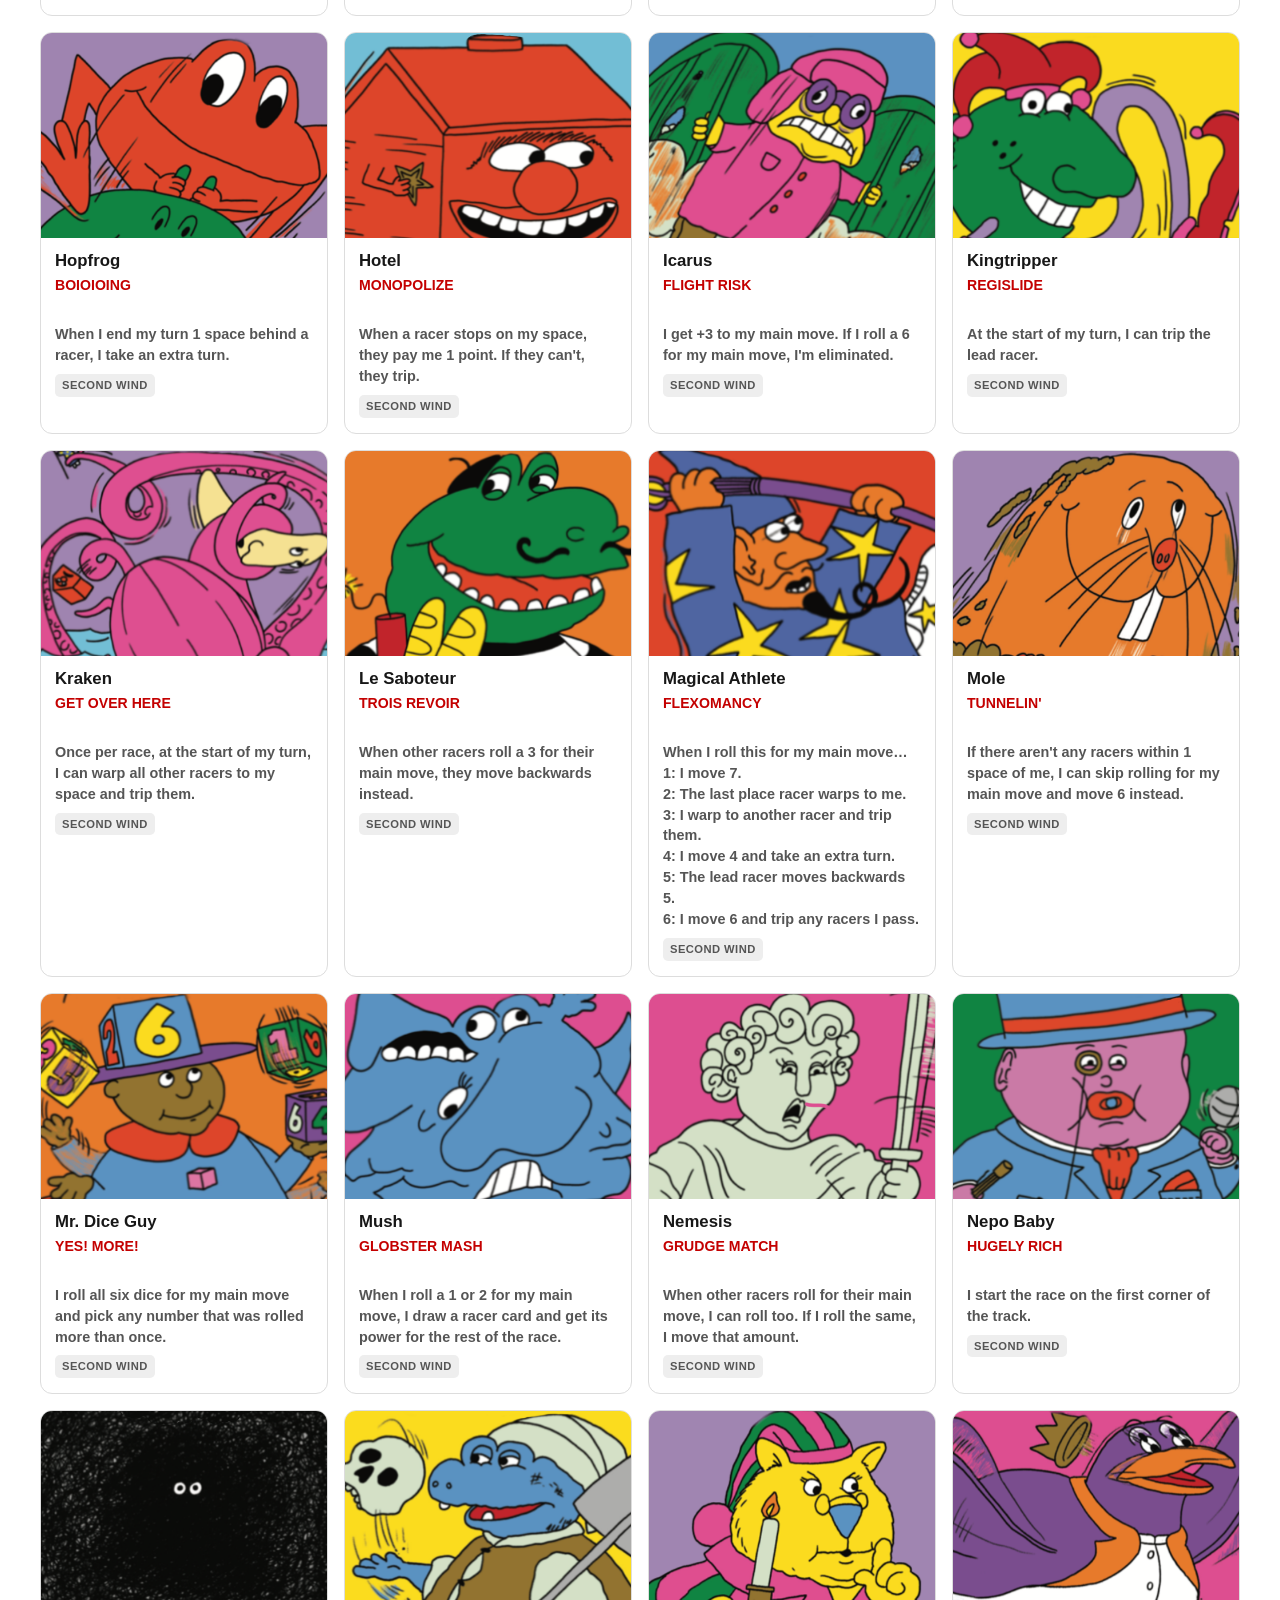
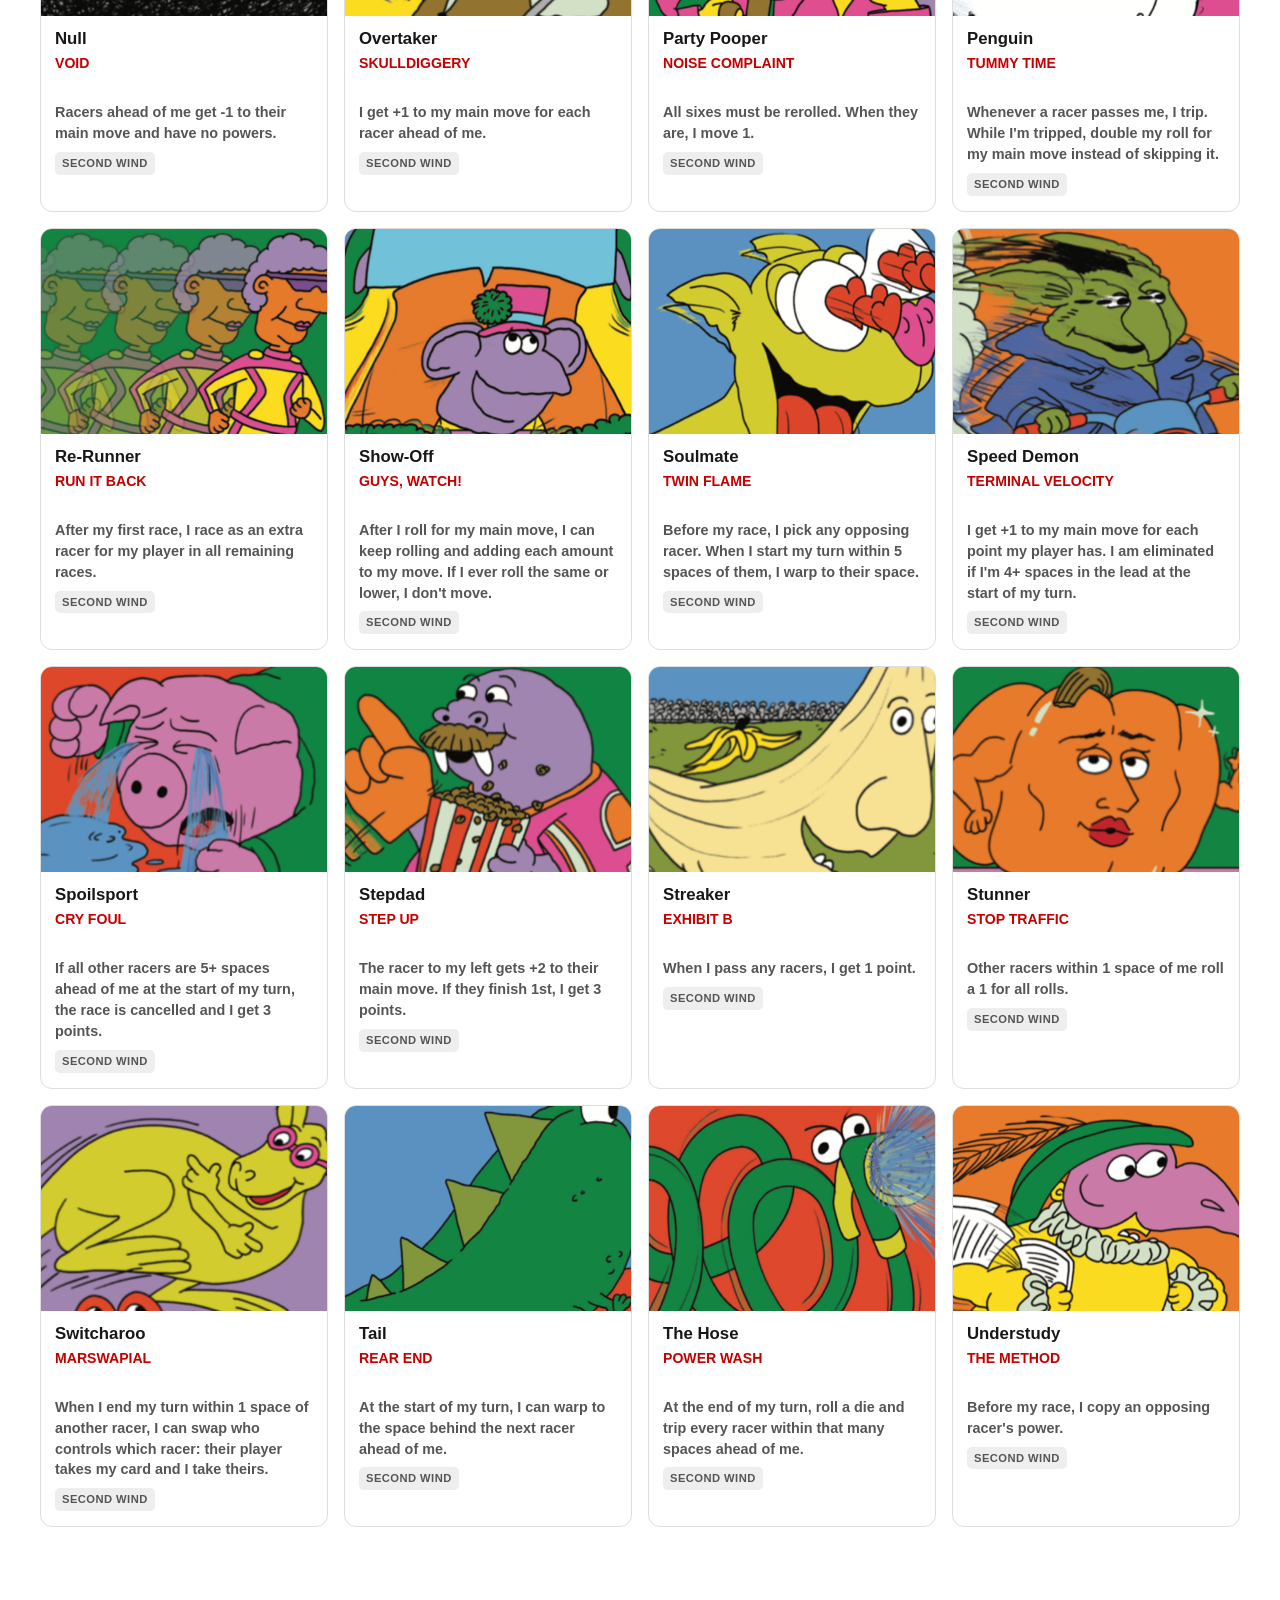
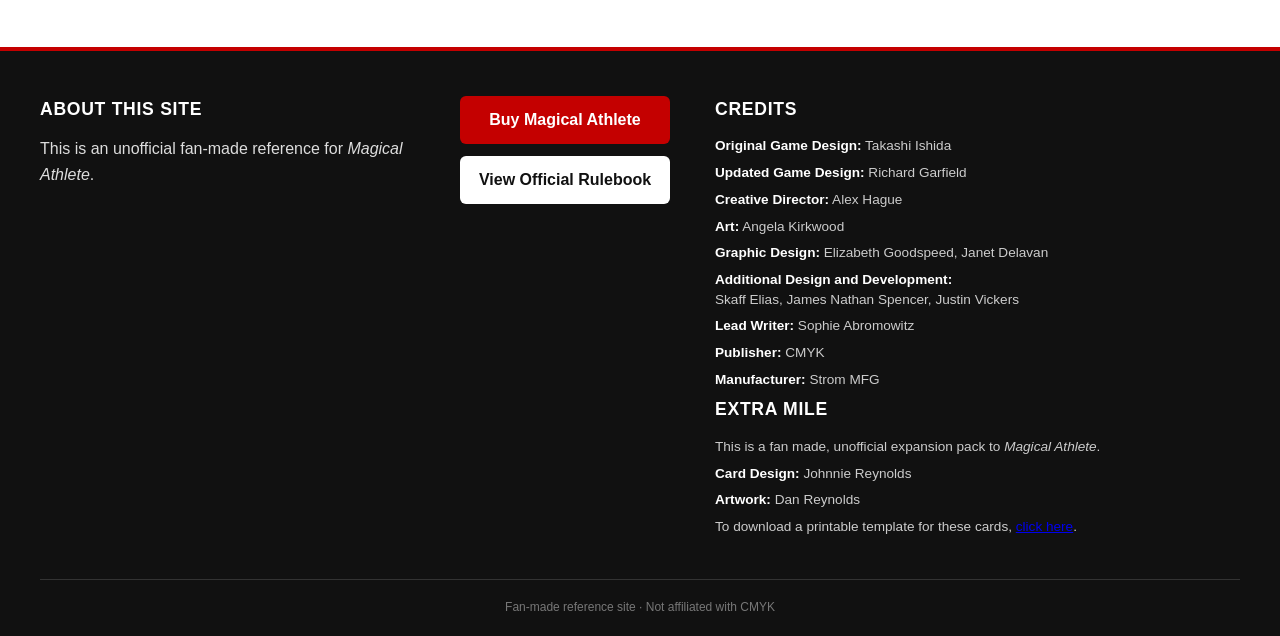
==== commit a8651152: "Update index.html" ====
--- a/index.html
+++ b/index.html
@@ -5,13 +5,14 @@
   <meta name="viewport" content="width=device-width, initial-scale=1.0">
   <title>Magical Athlete Character Profiles</title>
   <meta name="description" content="Magical Athlete racer character profiles, abilities, and interactions.">
-  <link rel="stylesheet" href="style.css?v=12">
+  <link rel="stylesheet" href="style.css?v=13">
 </head>
 <body>
   <header class="site-header">
     <div class="header-inner">
       <h1>MAGICAL ATHLETE</h1>
       <p>Character Profiles</p>
+
       <div class="search-container">
         <input
           type="search"
@@ -21,36 +22,49 @@
           aria-label="Search characters"
         >
       </div>
+
       <div class="filter-toggle">
         <button id="allFilterButton" class="filter-button active" type="button">
           All
         </button>
+
         <button id="baseFilterButton" class="filter-button" type="button">
           Base Game
         </button>
+
         <button id="expansionFilterButton" class="filter-button" type="button">
           Second Wind
         </button>
+
+        <button id="extraMileFilterButton" class="filter-button" type="button">
+          <span>Extra Mile</span>
+          <small>(unofficial)</small>
+        </button>
       </div>
     </div>
   </header>
+
   <main>
     <section class="characters-section">
       <div class="section-header">
         <h2>Racers</h2>
         <span id="characterCount"></span>
       </div>
+
       <div id="characterGrid" class="character-grid"></div>
+
       <div id="noResults" class="no-results hidden">
         No characters found.
       </div>
     </section>
   </main>
+
   <!-- =========================
        PROFILE MODAL
   ========================= -->
   <div id="profileModal" class="modal" aria-hidden="true">
     <div id="modalOverlay" class="modal-overlay"></div>
+
     <div
       class="profile-modal"
       role="dialog"
@@ -63,18 +77,21 @@
         type="button"
         aria-label="Close character profile"
       >×</button>
+
       <button
         id="prevProfile"
         class="profile-nav profile-nav-prev"
         type="button"
         aria-label="Previous racer"
       >‹</button>
+
       <button
         id="nextProfile"
         class="profile-nav profile-nav-next"
         type="button"
         aria-label="Next racer"
       >›</button>
+
       <div class="profile-layout">
         <aside class="profile-sidebar">
           <div class="profile-image-container">
@@ -85,18 +102,23 @@
               alt=""
             >
           </div>
+
           <h2 id="profileName"></h2>
+
           <div class="ability-box">
             <div id="profileAbilityName" class="ability-name"></div>
             <div id="profileAbilityText" class="ability-text"></div>
           </div>
         </aside>
+
         <section class="profile-interactions">
           <div class="interactions-header">
             <h3>Interactions</h3>
             <p id="interactionCount"></p>
           </div>
+
           <div id="interactionList"></div>
+
           <div id="noInteractions" class="no-interactions hidden">
             No notable interactions listed.
           </div>
@@ -104,6 +126,7 @@
       </div>
     </div>
   </div>
+
   <!-- =========================
        FOOTER
   ========================= -->
@@ -116,6 +139,7 @@
           <em>Magical Athlete</em>.
         </p>
       </div>
+
       <div class="footer-links">
         <a
           href="https://www.cmyk.games/products/magical-athlete"
@@ -125,6 +149,7 @@
         >
           Buy Magical Athlete
         </a>
+
         <a
           href="officialrules.pdf"
           target="_blank"
@@ -134,42 +159,80 @@
           View Official Rulebook
         </a>
       </div>
+
       <div class="footer-credits">
         <h2>Credits</h2>
+
         <p>
           <strong>Original Game Design:</strong> Takashi Ishida
         </p>
+
         <p>
           <strong>Updated Game Design:</strong> Richard Garfield
         </p>
+
         <p>
           <strong>Creative Director:</strong> Alex Hague
         </p>
+
         <p>
           <strong>Art:</strong> Angela Kirkwood
         </p>
+
         <p>
           <strong>Graphic Design:</strong> Elizabeth Goodspeed, Janet Delavan
         </p>
+
         <p>
           <strong>Additional Design and Development:</strong><br>
           Skaff Elias, James Nathan Spencer, Justin Vickers
         </p>
+
         <p>
           <strong>Lead Writer:</strong> Sophie Abromowitz
         </p>
+
         <p>
           <strong>Publisher:</strong> CMYK
         </p>
+
         <p>
           <strong>Manufacturer:</strong> Strom MFG
         </p>
-      </div>
-    </div>
+
+        <div class="extra-mile-credit">
+          <h2>Extra Mile</h2>
+
+          <p>
+            This is a fan made, unofficial expansion pack to
+            <em>Magical Athlete</em>.
+          </p>
+
+          <p>
+            <strong>Card Design:</strong> Johnnie Reynolds
+          </p>
+
+          <p>
+            <strong>Artwork:</strong> Dan Reynolds
+          </p>
+
+          <p>
+            To download a printable template for these cards,
+            <a
+              href="ExtraMile.pdf"
+              target="_blank"
+              rel="noopener noreferrer"
+            >click here</a>.
+          </p>
+        </div>
+      </div>
+    </div>
+
     <div class="footer-bottom">
       <p>Fan-made reference site · Not affiliated with CMYK</p>
     </div>
   </footer>
-  <script src="./script.js?v=12"></script>
+
+  <script src="./script.js?v=13"></script>
 </body>
 </html>
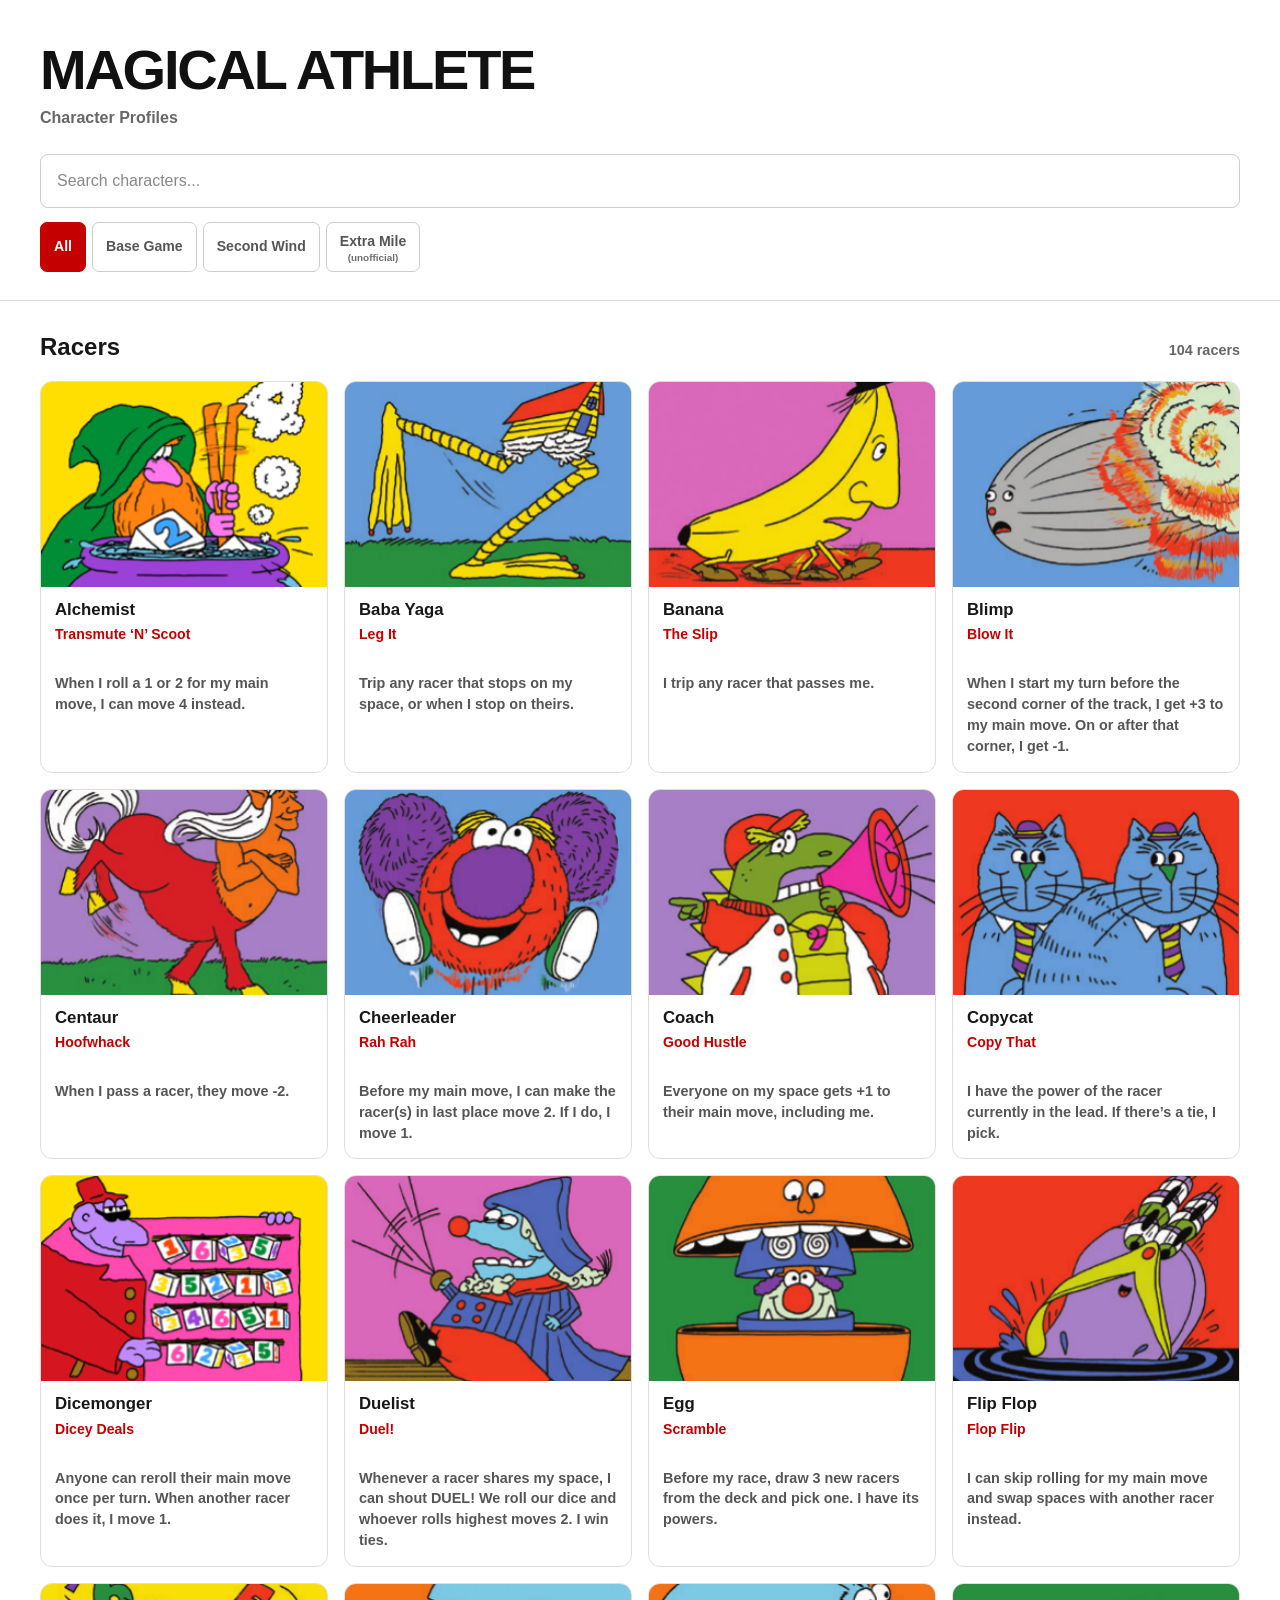
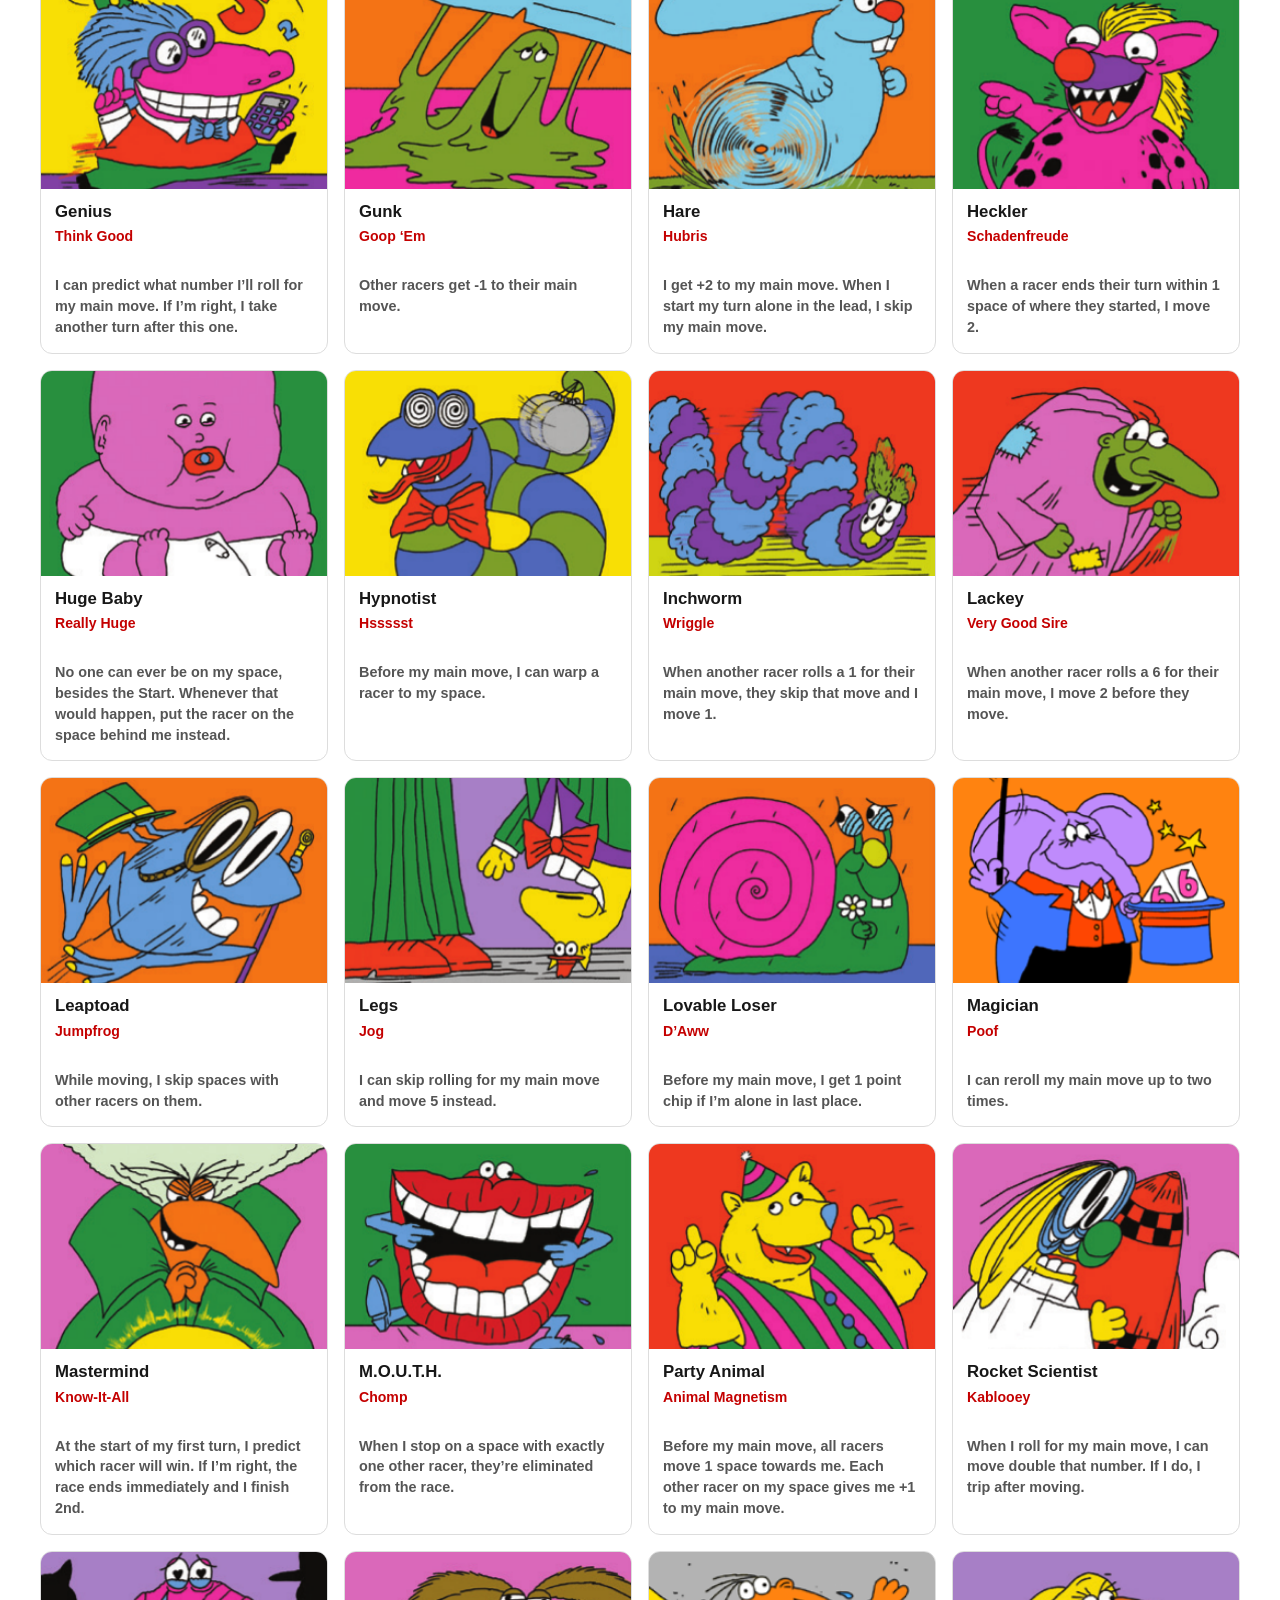
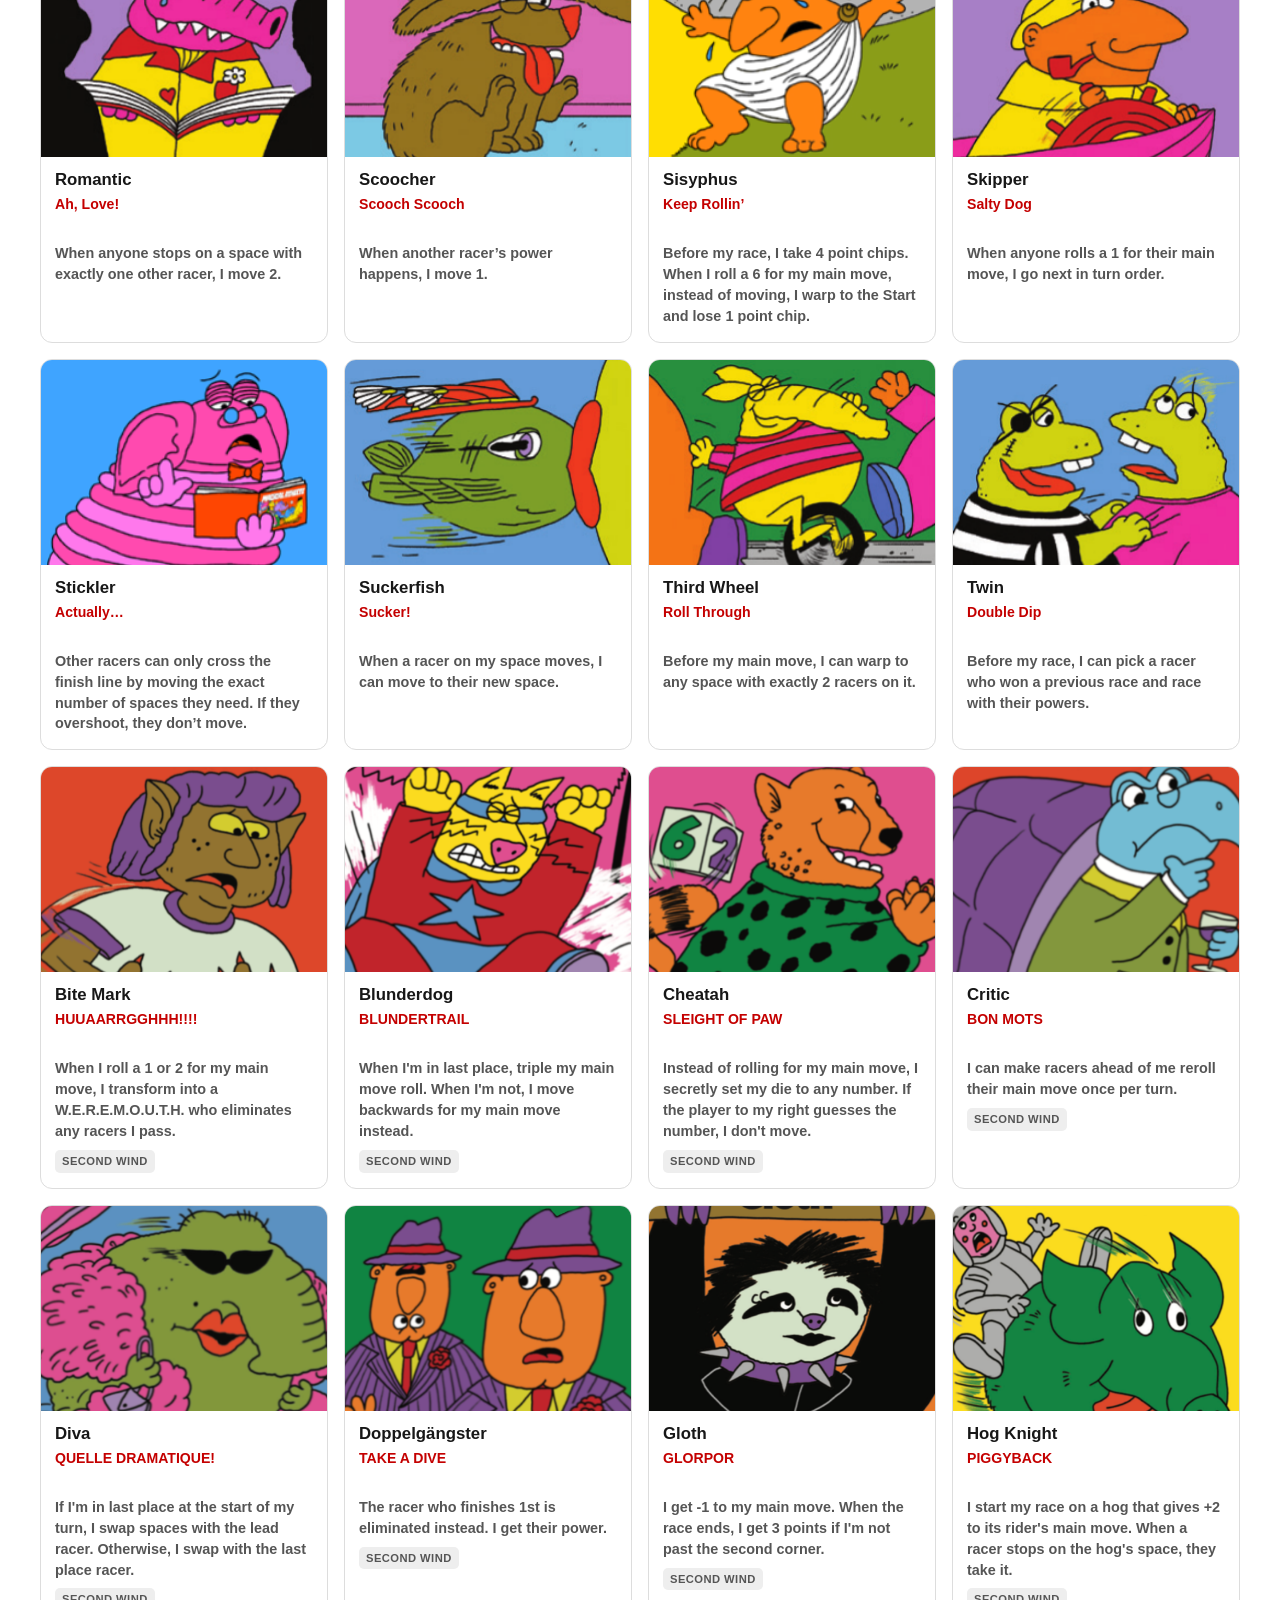
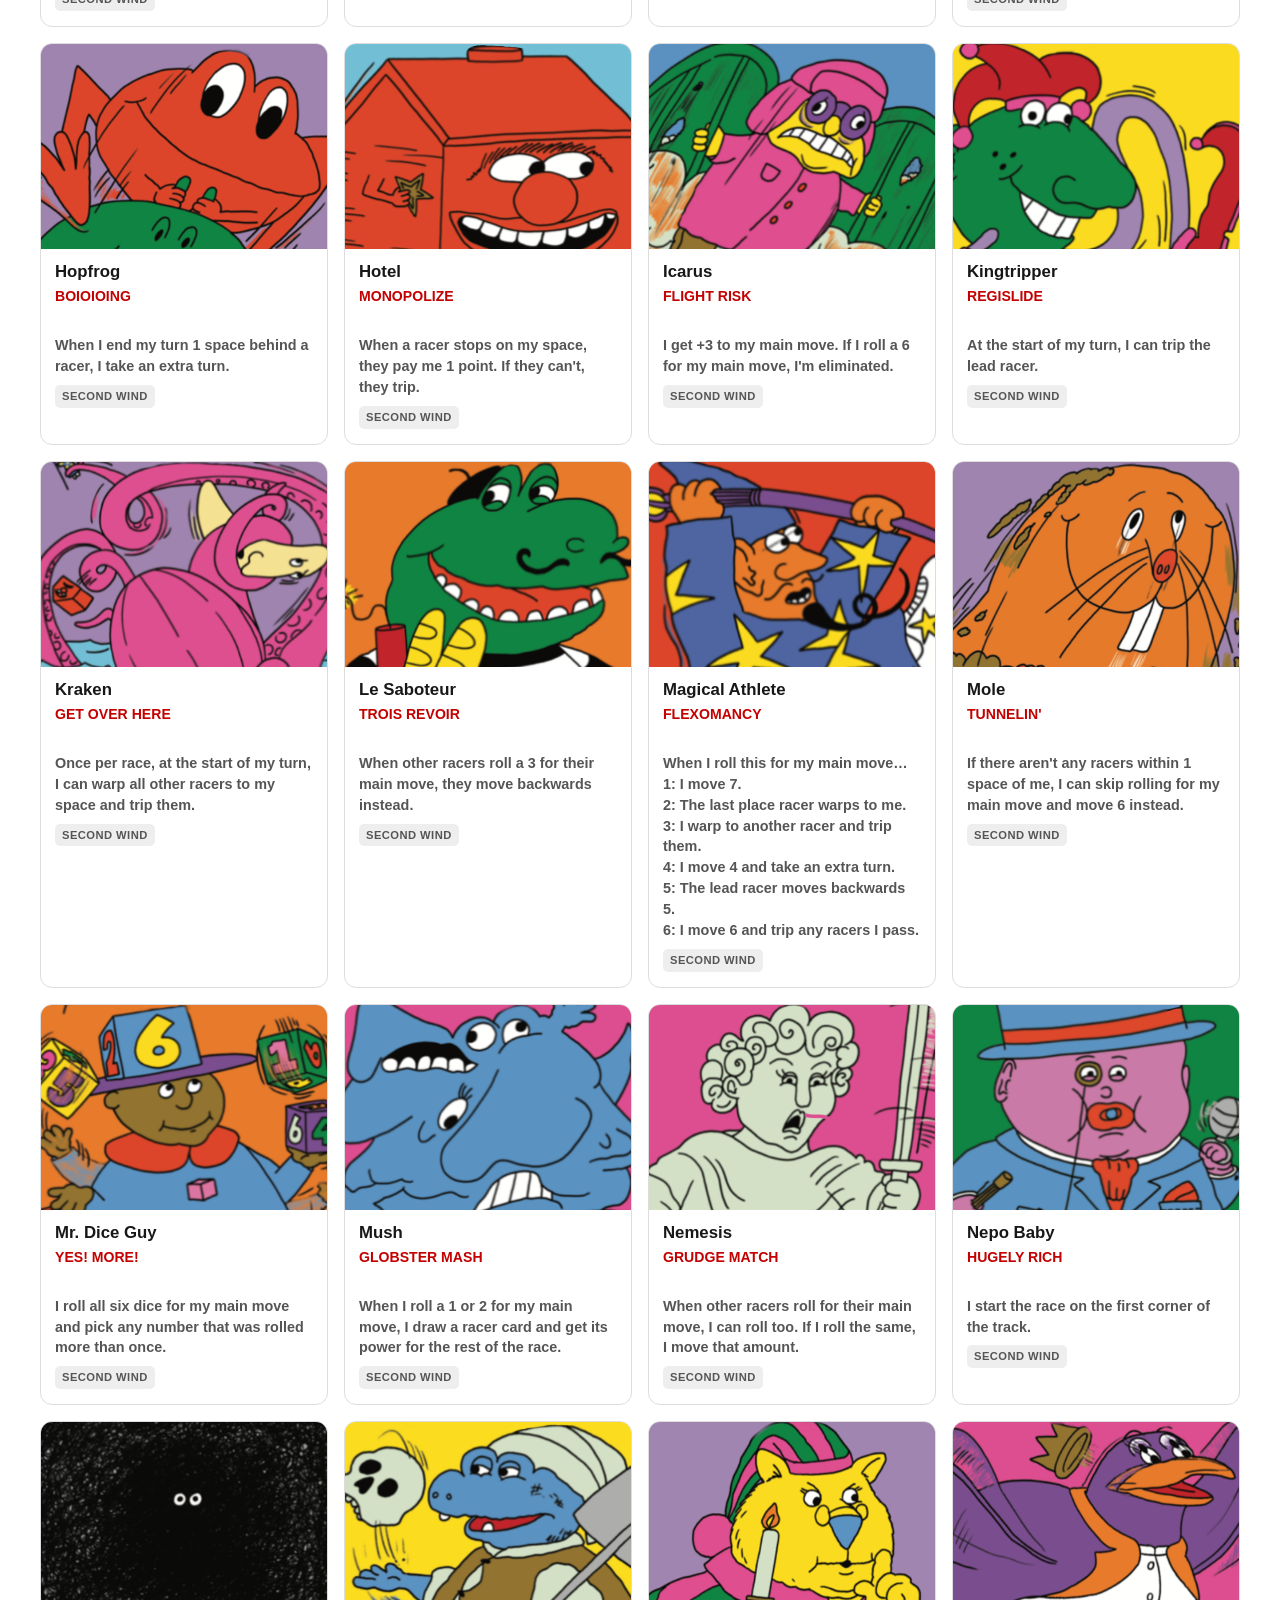
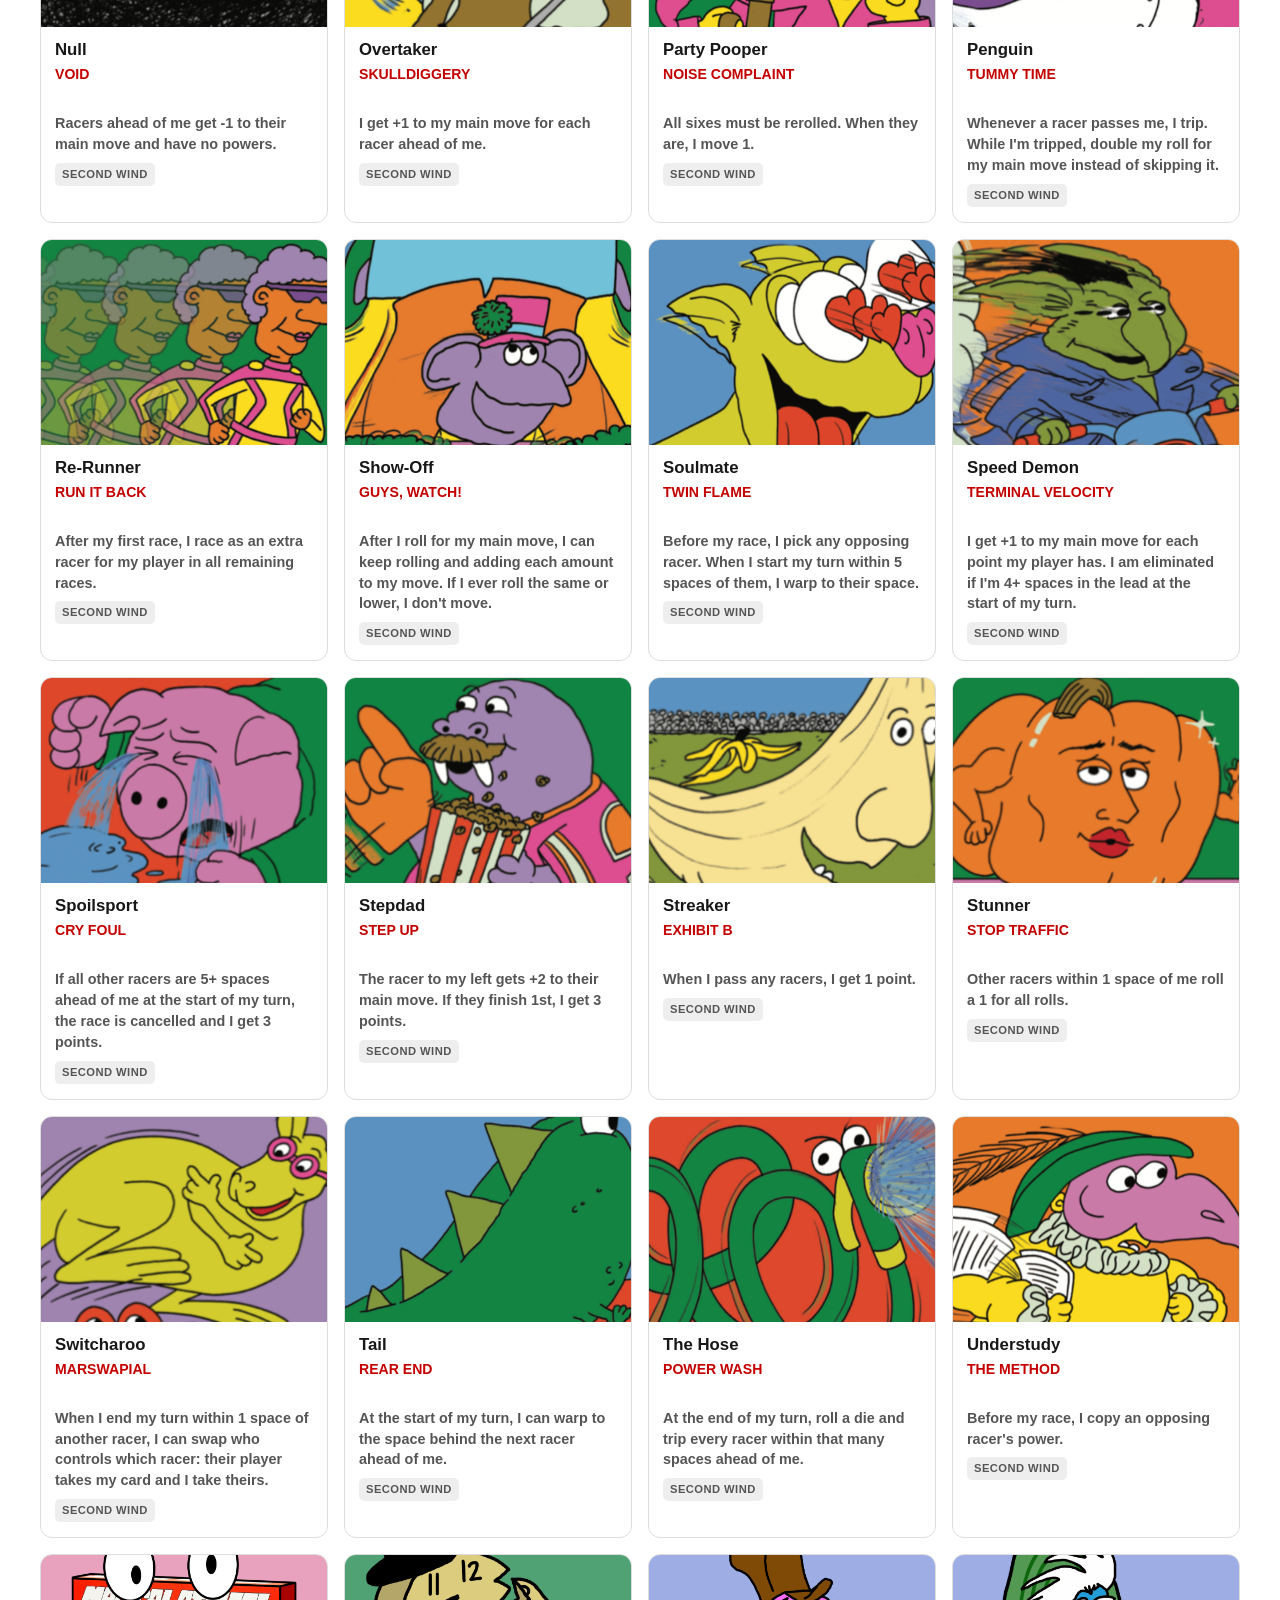
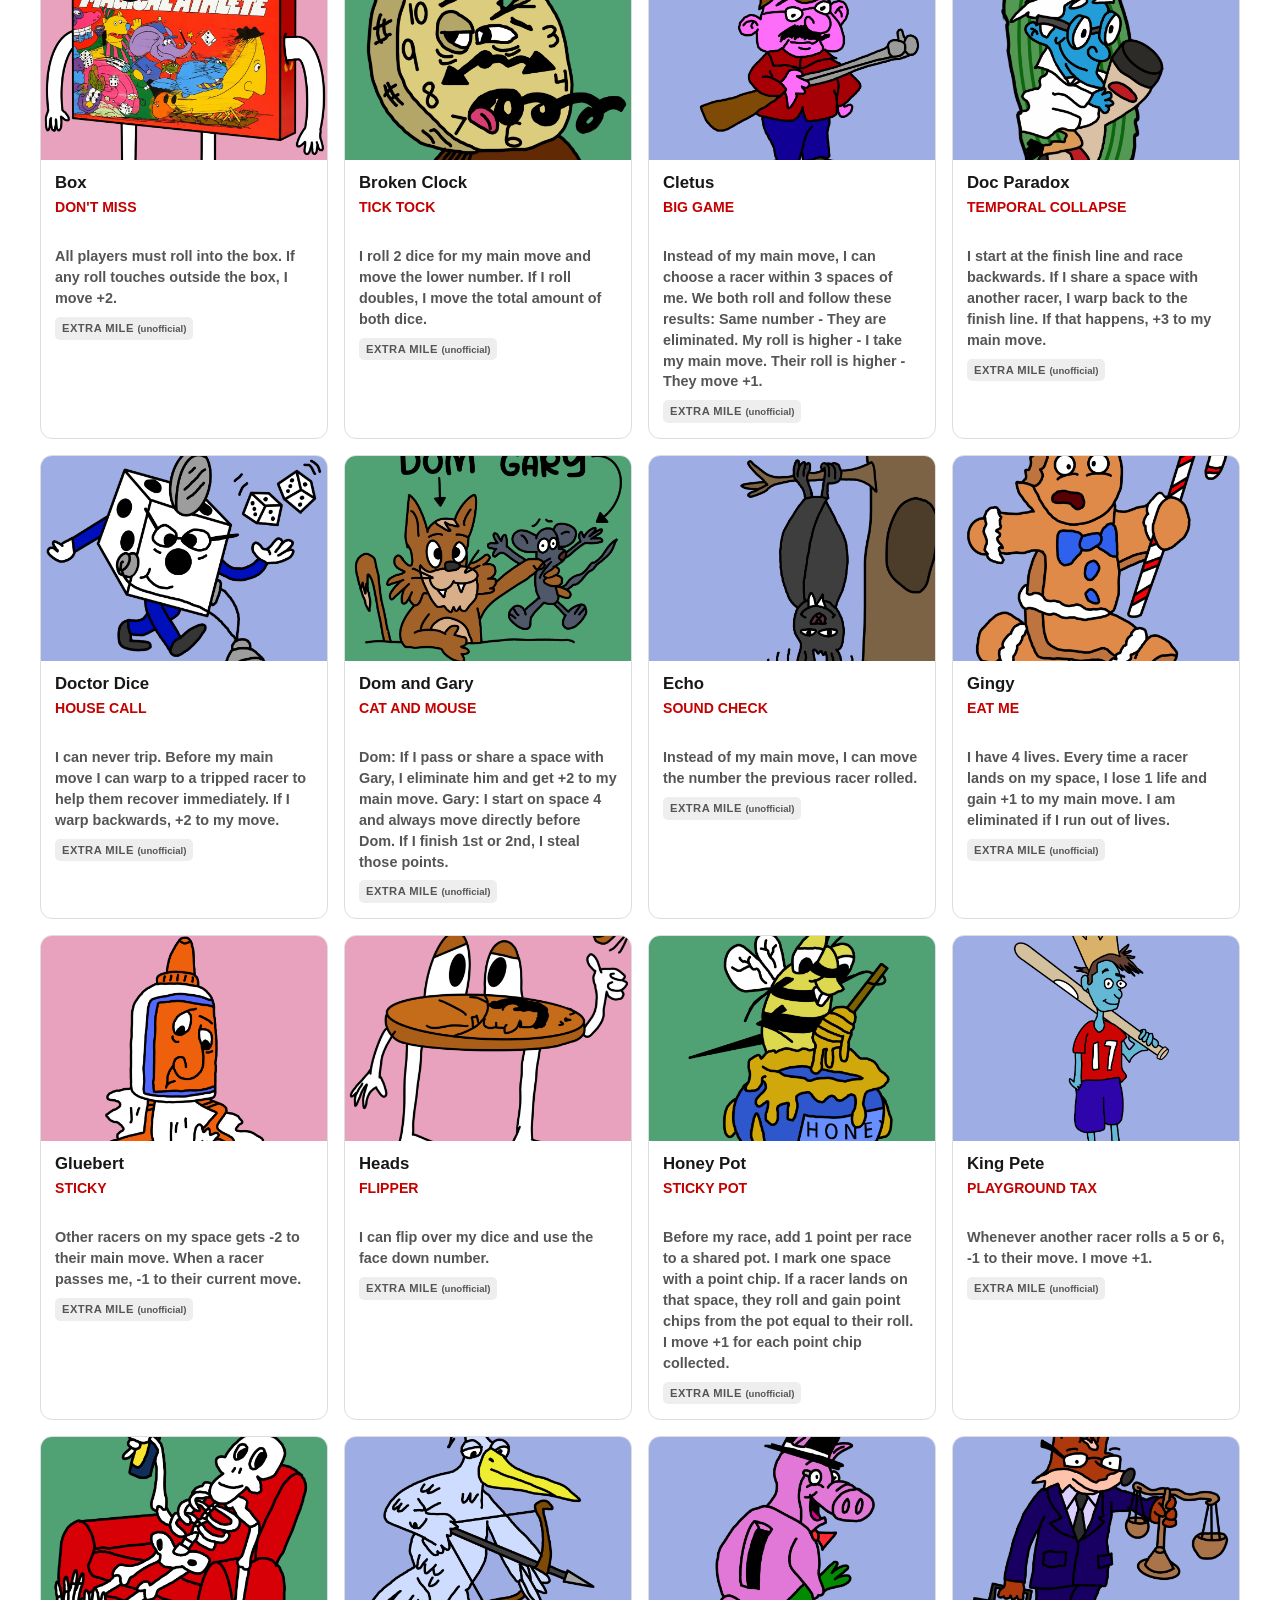
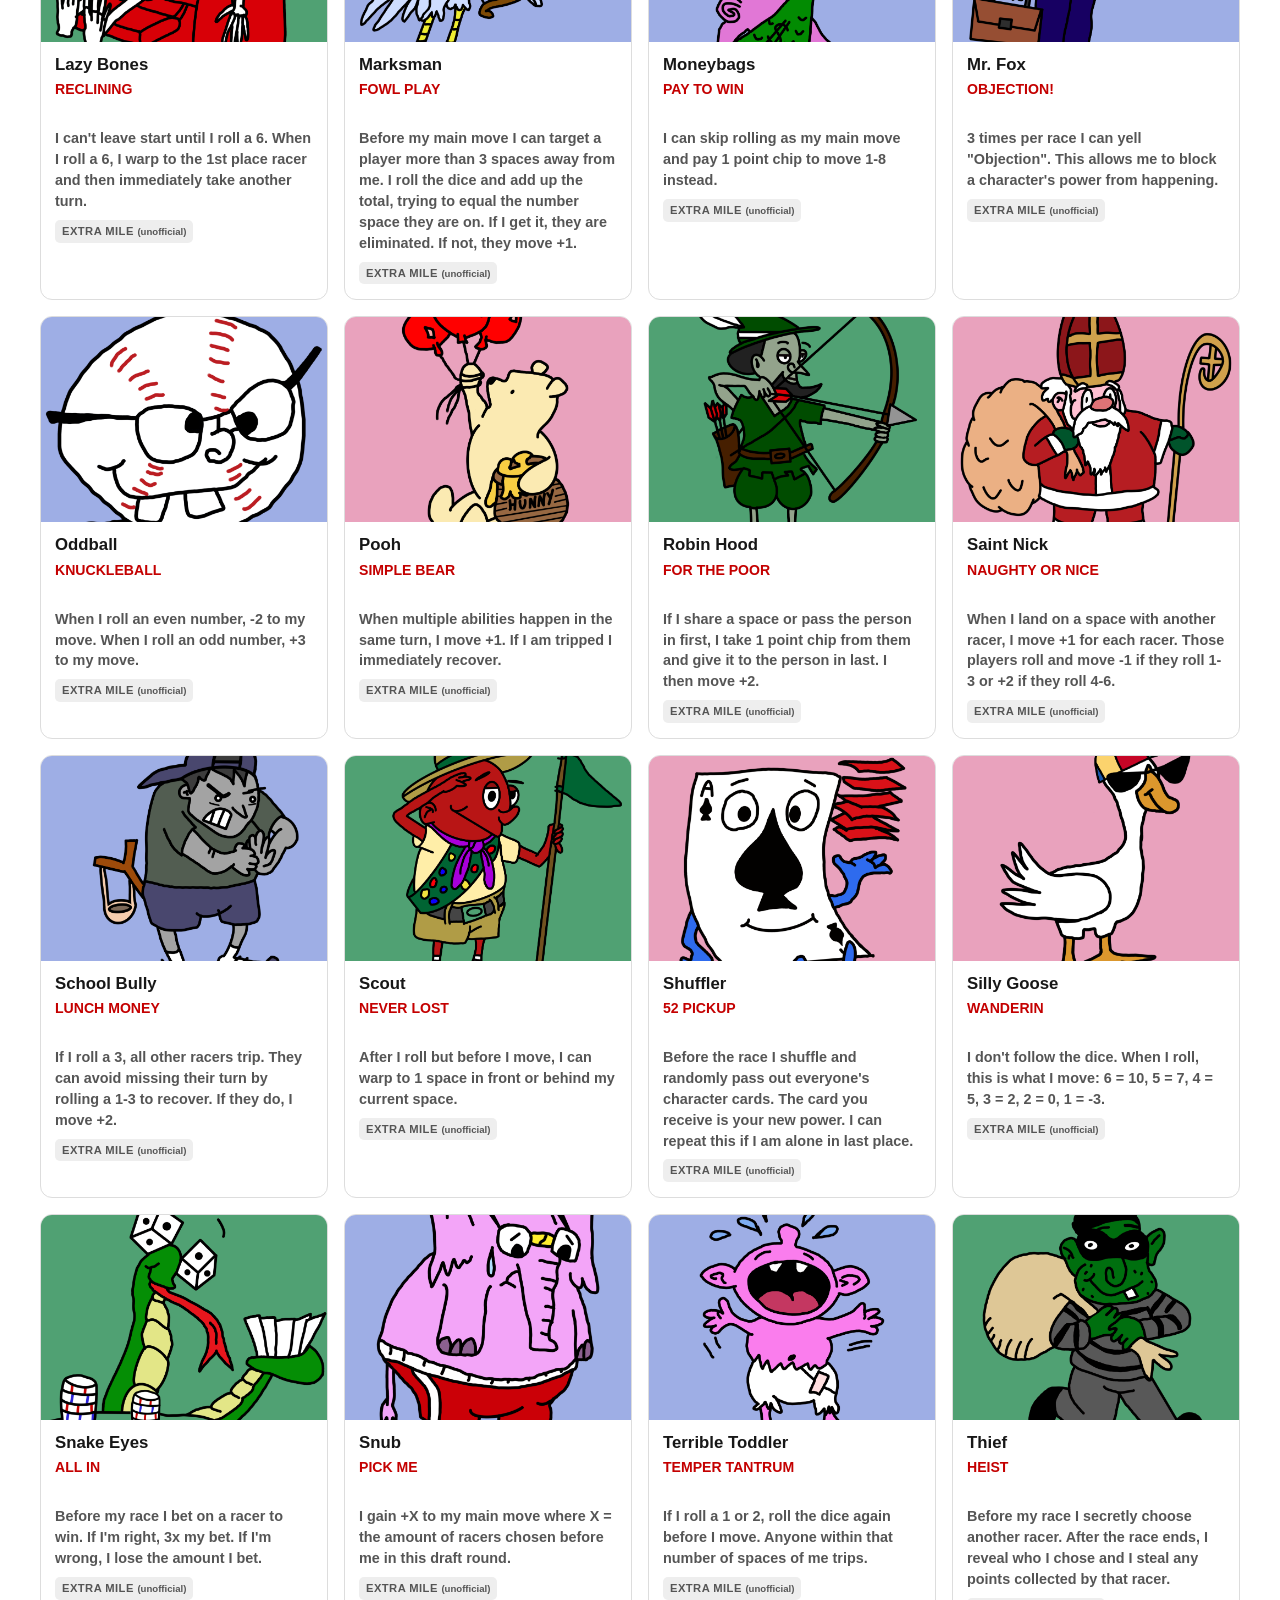
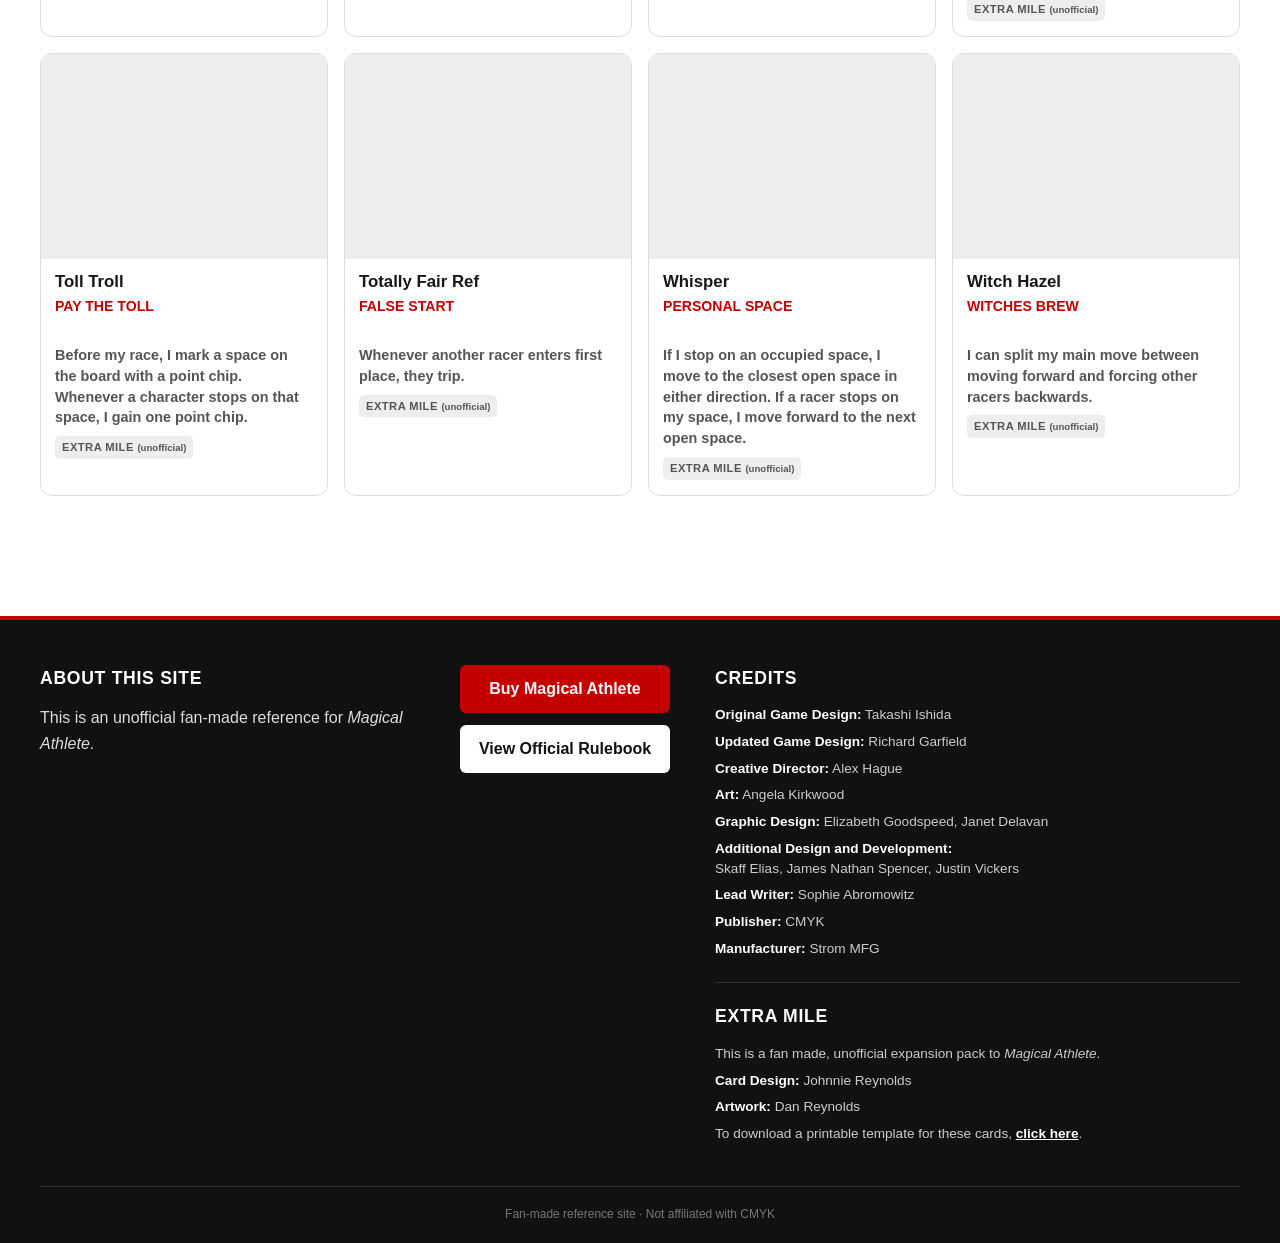
==== commit cc233422: "Refresh site assets for M.O.U.T.H. interaction update" ====
--- a/index.html
+++ b/index.html
@@ -5,7 +5,7 @@
   <meta name="viewport" content="width=device-width, initial-scale=1.0">
   <title>Magical Athlete Character Profiles</title>
   <meta name="description" content="Magical Athlete racer character profiles, abilities, and interactions.">
-  <link rel="stylesheet" href="style.css?v=13">
+  <link rel="stylesheet" href="style.css?v=14">
 </head>
 <body>
   <header class="site-header">
@@ -233,6 +233,6 @@
     </div>
   </footer>
 
-  <script src="./script.js?v=13"></script>
+  <script src="./script.js?v=14"></script>
 </body>
 </html>
--- a/style.css
+++ b/style.css
@@ -10,12 +10,15 @@
   --accent-dark: #980000;
   --max-width: 1200px;
 }
+
 * {
   box-sizing: border-box;
 }
+
 html {
   scroll-behavior: smooth;
 }
+
 body {
   margin: 0;
   background: var(--background);
@@ -23,26 +26,32 @@
   font-family: -apple-system, BlinkMacSystemFont, "Segoe UI", Roboto, Helvetica, Arial, sans-serif;
   line-height: 1.5;
 }
+
 body.modal-open {
   overflow: hidden;
 }
+
 button,
 input {
   font: inherit;
 }
+
 /* =========================
    HEADER
 ========================= */
+
 .site-header {
   position: static;
   background: #ffffff;
   border-bottom: 1px solid var(--border);
   padding: 42px 20px 28px;
 }
+
 .header-inner {
   max-width: var(--max-width);
   margin: 0 auto;
 }
+
 .site-header h1 {
   margin: 0;
   color: #111111;
@@ -51,18 +60,22 @@
   line-height: 1;
   letter-spacing: -0.04em;
 }
+
 .site-header p {
   margin: 8px 0 24px;
   color: var(--muted);
   font-size: 1rem;
   font-weight: 600;
 }
+
 /* =========================
    SEARCH
 ========================= */
+
 .search-container {
   width: 100%;
 }
+
 #searchInput {
   width: 100%;
   padding: 14px 16px;
@@ -76,22 +89,27 @@
     border-color 0.2s ease,
     box-shadow 0.2s ease;
 }
+
 #searchInput::placeholder {
   color: #888888;
 }
+
 #searchInput:focus {
   border-color: var(--accent);
   box-shadow: 0 0 0 3px rgba(196, 0, 0, 0.1);
 }
+
 /* =========================
    FILTER BUTTONS
 ========================= */
+
 .filter-toggle {
   display: flex;
   flex-wrap: wrap;
   gap: 6px;
   margin-top: 14px;
 }
+
 .filter-button {
   padding: 8px 13px;
   border: 1px solid #cccccc;
@@ -106,25 +124,40 @@
     color 0.15s ease,
     border-color 0.15s ease;
 }
+
 .filter-button:hover {
   border-color: var(--accent);
   color: var(--accent);
 }
+
 .filter-button.active {
   background: var(--accent);
   border-color: var(--accent);
   color: #ffffff;
 }
+
+.filter-button small {
+  display: block;
+  margin-top: 1px;
+  font-size: 0.62rem;
+  line-height: 1;
+  font-weight: 600;
+  opacity: 0.85;
+}
+
 /* =========================
    MAIN
 ========================= */
+
 main {
   width: min(calc(100% - 32px), var(--max-width));
   margin: 0 auto;
 }
+
 .characters-section {
   padding: 28px 0 60px;
 }
+
 .section-header {
   display: flex;
   align-items: baseline;
@@ -132,25 +165,29 @@
   gap: 12px;
   margin-bottom: 16px;
 }
+
 .section-header h2 {
   margin: 0;
   font-size: 1.5rem;
   font-weight: 900;
 }
+
 #characterCount {
   color: var(--muted);
   font-size: 0.9rem;
   font-weight: 600;
 }
+
 /* =========================
    CHARACTER GRID
-   THIS IS THE ONLY VIEW
-========================= */
+========================= */
+
 .character-grid {
   display: grid;
   grid-template-columns: repeat(auto-fill, minmax(240px, 1fr));
   gap: 16px;
 }
+
 .character-card {
   min-width: 0;
   overflow: hidden;
@@ -164,15 +201,18 @@
     border-color 0.15s ease,
     box-shadow 0.15s ease;
 }
+
 .character-card:hover {
   transform: translateY(-2px);
   border-color: #bbbbbb;
   box-shadow: 0 6px 18px rgba(0, 0, 0, 0.08);
 }
+
 .character-card:focus-visible {
   border-color: var(--accent);
   box-shadow: 0 0 0 3px rgba(196, 0, 0, 0.15);
 }
+
 .character-card-image {
   width: 100%;
   height: 205px;
@@ -181,9 +221,11 @@
   display: block;
   background: #eeeeee;
 }
+
 .character-card-content {
   padding: 13px 14px 15px;
 }
+
 .character-card-name {
   margin: 0;
   color: var(--text);
@@ -191,12 +233,14 @@
   font-weight: 900;
   line-height: 1.2;
 }
+
 .character-card-power {
   margin-top: 4px;
   color: var(--accent);
   font-size: 0.88rem;
   font-weight: 800;
 }
+
 .character-card-ability {
   margin-top: 7px;
   color: #555555;
@@ -205,7 +249,9 @@
   line-height: 1.45;
   white-space: pre-line;
 }
-.second-wind-badge {
+
+.second-wind-badge,
+.extra-mile-badge {
   display: inline-block;
   margin-top: 8px;
   padding: 3px 7px;
@@ -217,9 +263,18 @@
   text-transform: uppercase;
   letter-spacing: 0.04em;
 }
+
+.extra-mile-badge span {
+  font-size: 0.6rem;
+  font-weight: 700;
+  text-transform: lowercase;
+  letter-spacing: 0;
+}
+
 /* =========================
    GENERAL
 ========================= */
+
 .no-results {
   padding: 50px 20px;
   border: 1px dashed #cccccc;
@@ -227,12 +282,15 @@
   color: var(--muted);
   text-align: center;
 }
+
 .hidden {
   display: none !important;
 }
+
 /* =========================
    MODAL
 ========================= */
+
 .modal {
   position: fixed;
   inset: 0;
@@ -241,16 +299,19 @@
   padding: 20px;
   overflow-y: auto;
 }
+
 .modal.open {
   display: flex;
   align-items: flex-start;
   justify-content: center;
 }
+
 .modal-overlay {
   position: fixed;
   inset: 0;
   background: rgba(0, 0, 0, 0.7);
 }
+
 .profile-modal {
   position: relative;
   z-index: 2;
@@ -262,9 +323,11 @@
   box-shadow: 0 20px 60px rgba(0, 0, 0, 0.3);
   touch-action: pan-y;
 }
+
 /* =========================
    CLOSE BUTTON
 ========================= */
+
 .close-button {
   position: absolute;
   top: 10px;
@@ -280,12 +343,15 @@
   line-height: 1;
   cursor: pointer;
 }
+
 .close-button:hover {
   background: #dddddd;
 }
+
 /* =========================
    PROFILE NAVIGATION
 ========================= */
+
 .profile-nav {
   position: absolute;
   top: 50%;
@@ -304,35 +370,44 @@
     background 0.15s ease,
     color 0.15s ease;
 }
+
 .profile-nav:hover {
   background: var(--accent);
   color: #ffffff;
 }
+
 .profile-nav:disabled {
   opacity: 0.35;
   cursor: default;
 }
+
 .profile-nav:disabled:hover {
   background: #eeeeee;
   color: #222222;
 }
+
 .profile-nav-prev {
   left: -21px;
 }
+
 .profile-nav-next {
   right: -21px;
 }
+
 /* =========================
    PROFILE LAYOUT
 ========================= */
+
 .profile-layout {
   display: grid;
   grid-template-columns: minmax(250px, 320px) minmax(0, 1fr);
   gap: 28px;
 }
+
 .profile-sidebar {
   min-width: 0;
 }
+
 .profile-image-container {
   width: 100%;
   aspect-ratio: 1 / 1;
@@ -340,6 +415,7 @@
   border-radius: 12px;
   background: #eeeeee;
 }
+
 .profile-image {
   width: 100%;
   height: 100%;
@@ -347,6 +423,7 @@
   object-position: center;
   display: block;
 }
+
 .profile-sidebar h2 {
   margin: 14px 0 12px;
   color: var(--text);
@@ -354,19 +431,23 @@
   font-weight: 900;
   line-height: 1.1;
 }
+
 /* =========================
    ABILITY
 ========================= */
+
 .ability-box {
   border-top: 1px solid var(--border);
   padding-top: 13px;
 }
+
 .ability-name {
   color: var(--accent);
   font-size: 1.05rem;
   font-weight: 900;
   line-height: 1.25;
 }
+
 .ability-text {
   margin-top: 6px;
   color: #333333;
@@ -375,15 +456,18 @@
   line-height: 1.45;
   white-space: pre-line;
 }
+
 /* =========================
    INTERACTIONS
 ========================= */
+
 .profile-interactions {
   min-width: 0;
   max-height: calc(100vh - 100px);
   overflow-y: auto;
   padding-right: 5px;
 }
+
 .interactions-header {
   display: flex;
   align-items: baseline;
@@ -391,18 +475,21 @@
   gap: 12px;
   margin-bottom: 12px;
 }
+
 .interactions-header h3 {
   margin: 0;
   color: var(--text);
   font-size: 1.3rem;
   font-weight: 900;
 }
+
 .interactions-header p {
   margin: 0;
   color: var(--muted);
   font-size: 0.85rem;
   font-weight: 600;
 }
+
 .interaction-card {
   padding: 13px 14px;
   margin-bottom: 9px;
@@ -410,9 +497,25 @@
   border-radius: 9px;
   background: #ffffff;
 }
+
 .interaction-racers {
   margin-bottom: 5px;
 }
+
+.interaction-category {
+  display: inline-block;
+  margin-right: 7px;
+  padding: 2px 7px;
+  border-radius: 5px;
+  background: var(--surface, #eeeeee);
+  color: var(--muted, #555555);
+  font-size: 0.72rem;
+  font-weight: 800;
+  letter-spacing: 0.04em;
+  text-transform: uppercase;
+  vertical-align: 2px;
+}
+
 .interaction-character {
   display: inline;
   padding: 0;
@@ -424,139 +527,203 @@
   cursor: pointer;
   text-decoration: none;
 }
+
 .interaction-character:hover {
   text-decoration: underline;
 }
+
 .interaction-separator {
   color: #888888;
   margin: 0 5px;
   font-weight: 700;
 }
+
 .interaction-text {
   color: #333333;
   font-size: 1rem;
   font-weight: 600;
   line-height: 1.5;
 }
+
 .no-interactions {
   padding: 25px 0;
   color: var(--muted);
   text-align: center;
 }
+
+/* =========================
+   EXTRA MILE FOOTER
+========================= */
+
+.extra-mile-credit {
+  margin-top: 24px;
+  padding-top: 20px;
+  border-top: 1px solid #333333;
+}
+
+.extra-mile-credit h2 {
+  margin-bottom: 12px;
+}
+
+.extra-mile-credit p {
+  margin-bottom: 7px;
+}
+
+.extra-mile-credit a {
+  color: #ffffff;
+  font-weight: 800;
+  text-decoration: underline;
+}
+
+.extra-mile-credit a:hover {
+  color: #dddddd;
+}
+
 /* =========================
    TABLET
 ========================= */
+
 @media (max-width: 800px) {
   .character-card-image {
     height: 170px;
   }
+
   .profile-layout {
     grid-template-columns: 180px minmax(0, 1fr);
     gap: 18px;
   }
+
   .profile-image-container {
     max-height: 180px;
   }
+
   .profile-sidebar h2 {
     font-size: 1.45rem;
   }
+
   .ability-name {
     font-size: 0.95rem;
   }
+
   .ability-text {
     font-size: 1.15rem;
   }
 }
+
 /* =========================
    MOBILE
 ========================= */
+
 @media (max-width: 650px) {
   .site-header {
     padding: 32px 16px 22px;
   }
+
   main {
     width: calc(100% - 24px);
   }
+
   .filter-toggle {
     width: 100%;
   }
+
   .filter-button {
     flex: 1;
     text-align: center;
   }
+
   .modal {
     padding: 8px;
   }
+
   .profile-modal {
     margin: 8px auto;
     padding: 18px 14px;
   }
+
   .profile-layout {
     display: flex;
     flex-direction: column;
     gap: 18px;
   }
+
   .profile-sidebar {
     flex-shrink: 0;
     text-align: center;
   }
+
   .profile-image-container {
     width: min(180px, 70vw);
     height: 180px;
     margin: 0 auto;
   }
+
   .profile-sidebar h2 {
     margin-top: 10px;
     font-size: 1.45rem;
   }
+
   .ability-box {
     text-align: left;
   }
+
   .ability-text {
     font-size: 1.15rem;
   }
+
   .profile-interactions {
     max-height: none;
     overflow: visible;
     padding-right: 0;
   }
+
   .profile-nav {
     top: 105px;
     width: 36px;
     height: 36px;
     font-size: 1.7rem;
   }
+
   .profile-nav-prev {
     left: 5px;
   }
+
   .profile-nav-next {
     right: 5px;
   }
 }
+
 /* =========================
    SMALL PHONES
 ========================= */
+
 @media (max-width: 500px) {
   .character-card-image {
     height: 170px;
   }
+
   .character-grid {
     grid-template-columns: repeat(2, minmax(0, 1fr));
     gap: 9px;
   }
+
   .character-card-content {
     padding: 10px;
   }
+
   .character-card-name {
     font-size: 0.95rem;
   }
+
   .character-card-power {
     font-size: 0.76rem;
   }
 }
+
 /* =========================
    FOOTER
 ========================= */
+
 .site-footer {
   margin-top: 60px;
   padding: 45px 20px 20px;
@@ -564,6 +731,7 @@
   color: #ffffff;
   border-top: 4px solid var(--accent);
 }
+
 .footer-content {
   max-width: var(--max-width);
   margin: 0 auto;
@@ -572,6 +740,7 @@
   gap: 45px;
   align-items: start;
 }
+
 .site-footer h2 {
   margin: 0 0 14px;
   font-size: 1.1rem;
@@ -579,21 +748,25 @@
   text-transform: uppercase;
   letter-spacing: 0.04em;
 }
+
 .footer-about p {
   margin: 0 0 10px;
   line-height: 1.6;
   color: #dddddd;
 }
+
 .footer-note {
   font-size: 0.85rem;
   color: #999999 !important;
 }
+
 .footer-links {
   display: flex;
   flex-direction: column;
   gap: 12px;
   min-width: 210px;
 }
+
 .footer-button {
   display: block;
   padding: 12px 18px;
@@ -607,23 +780,28 @@
     opacity 0.2s ease,
     transform 0.2s ease;
 }
+
 .footer-button:hover {
   opacity: 0.9;
   transform: translateY(-1px);
 }
+
 .footer-button.secondary {
   background: #ffffff;
   color: #111111;
 }
+
 .footer-credits p {
   margin: 0 0 7px;
   color: #cccccc;
   font-size: 0.85rem;
   line-height: 1.45;
 }
+
 .footer-credits strong {
   color: #ffffff;
 }
+
 .footer-bottom {
   max-width: var(--max-width);
   margin: 35px auto 0;
@@ -631,31 +809,38 @@
   border-top: 1px solid #333333;
   text-align: center;
 }
+
 .footer-bottom p {
   margin: 0;
   color: #777777;
   font-size: 0.75rem;
 }
+
 /* =========================
    MOBILE FOOTER
 ========================= */
+
 @media (max-width: 700px) {
   .site-footer {
     margin-top: 40px;
     padding: 35px 18px 18px;
   }
+
   .footer-content {
     grid-template-columns: 1fr;
     gap: 30px;
   }
+
   .footer-links {
     order: -1;
     width: 100%;
   }
+
   .footer-button {
     width: 100%;
     box-sizing: border-box;
   }
+
   .footer-credits p {
     font-size: 0.8rem;
   }
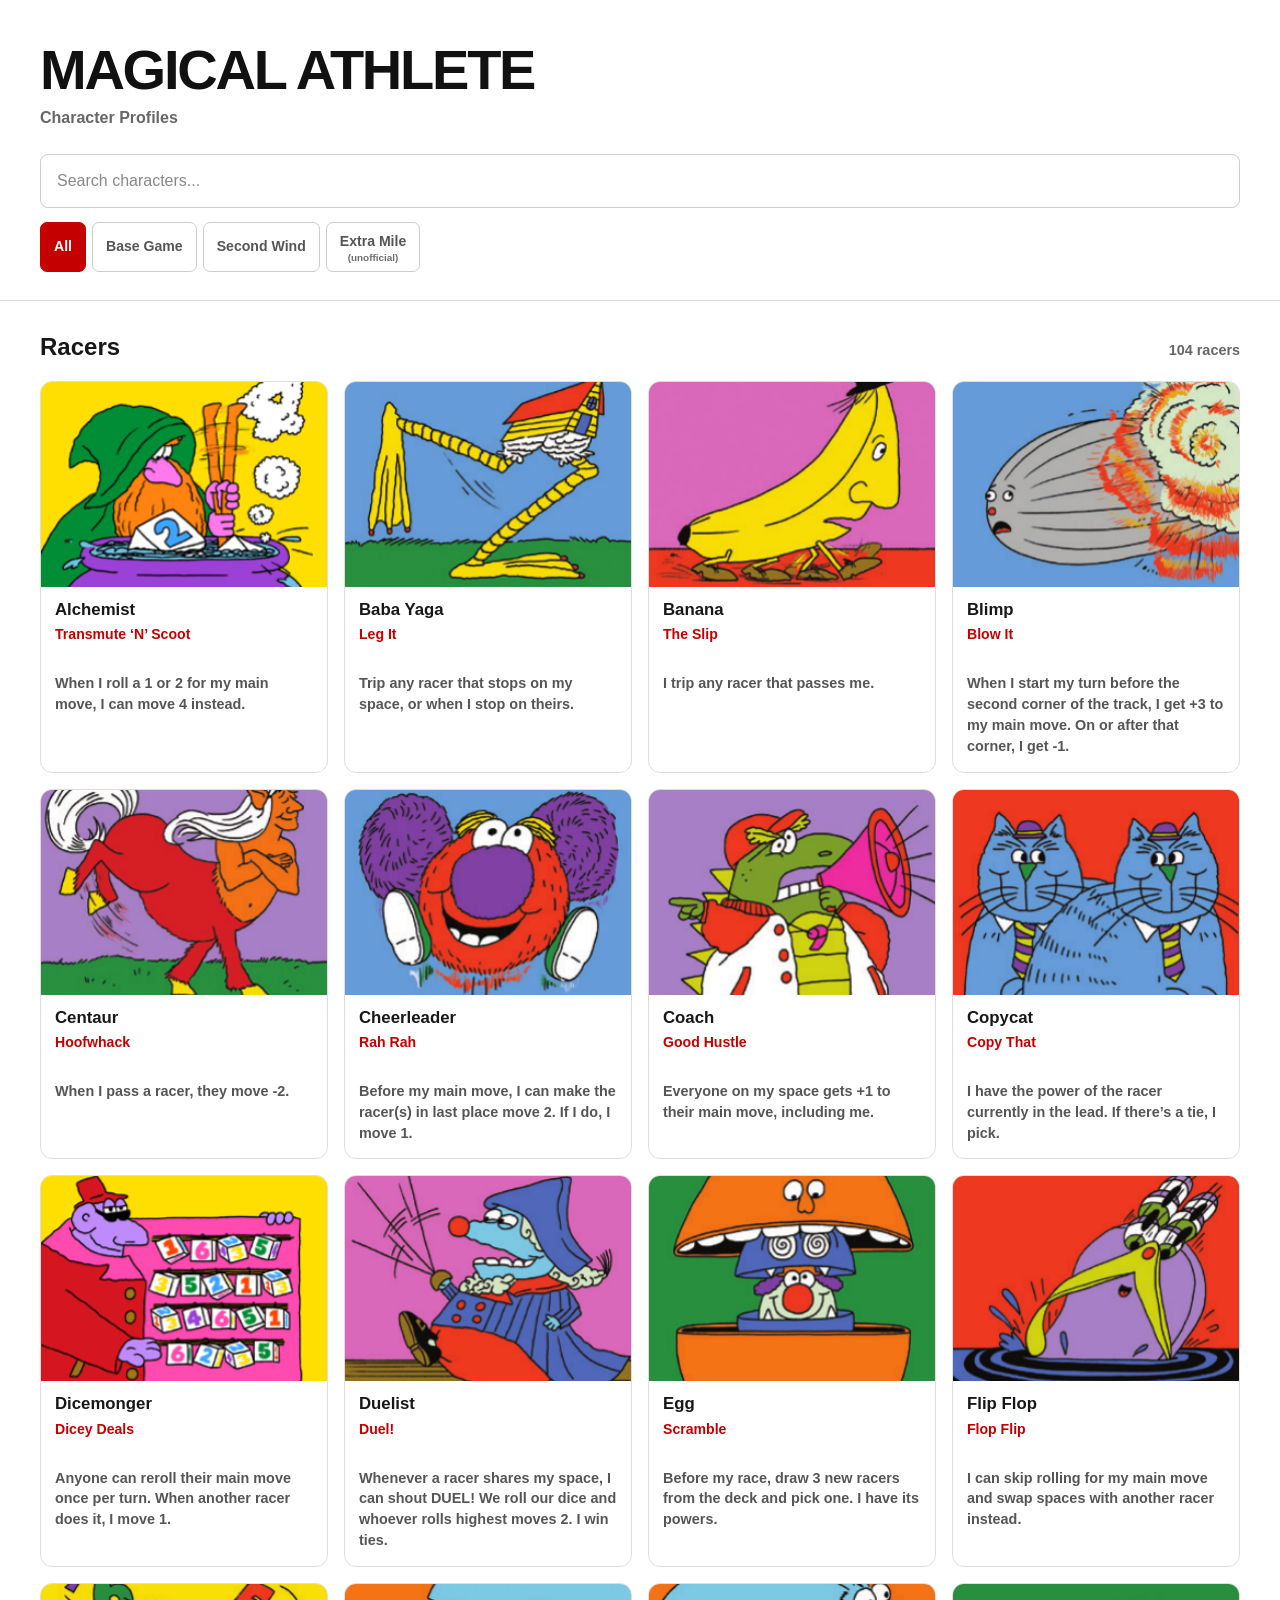
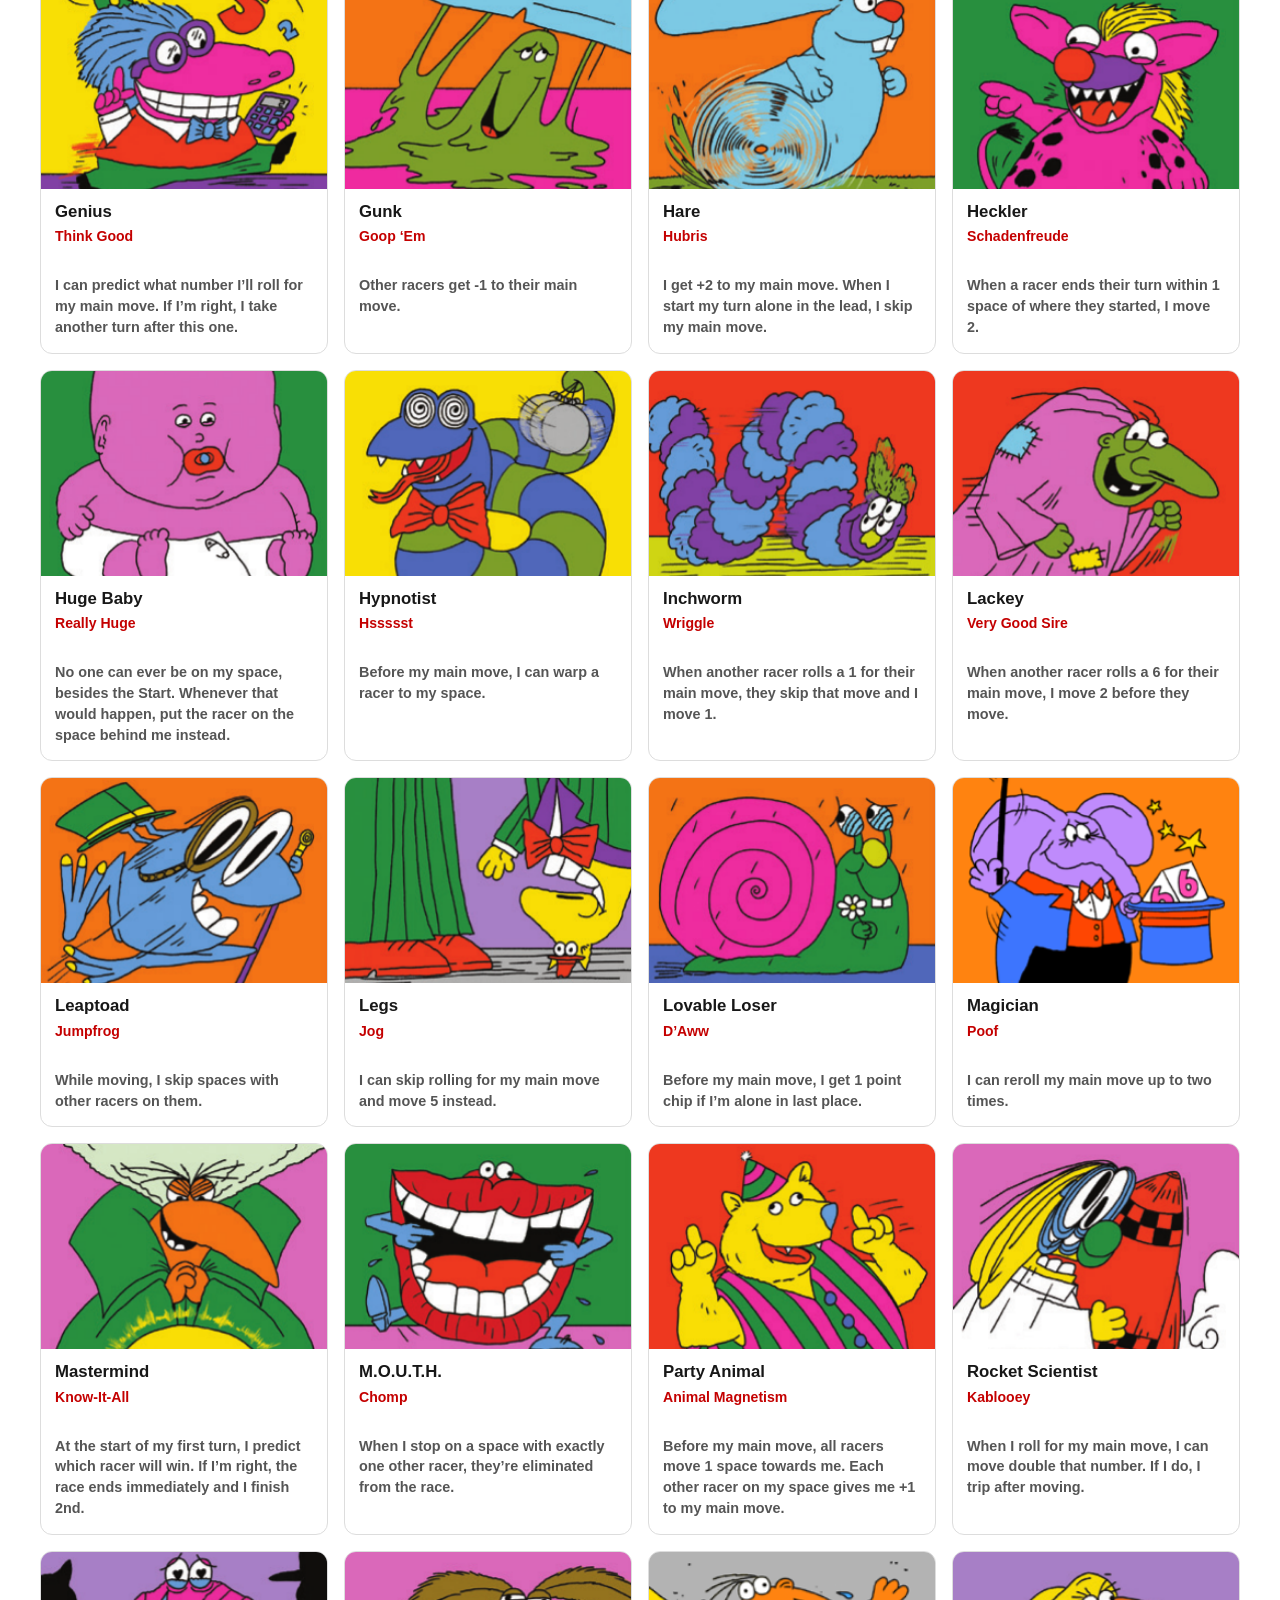
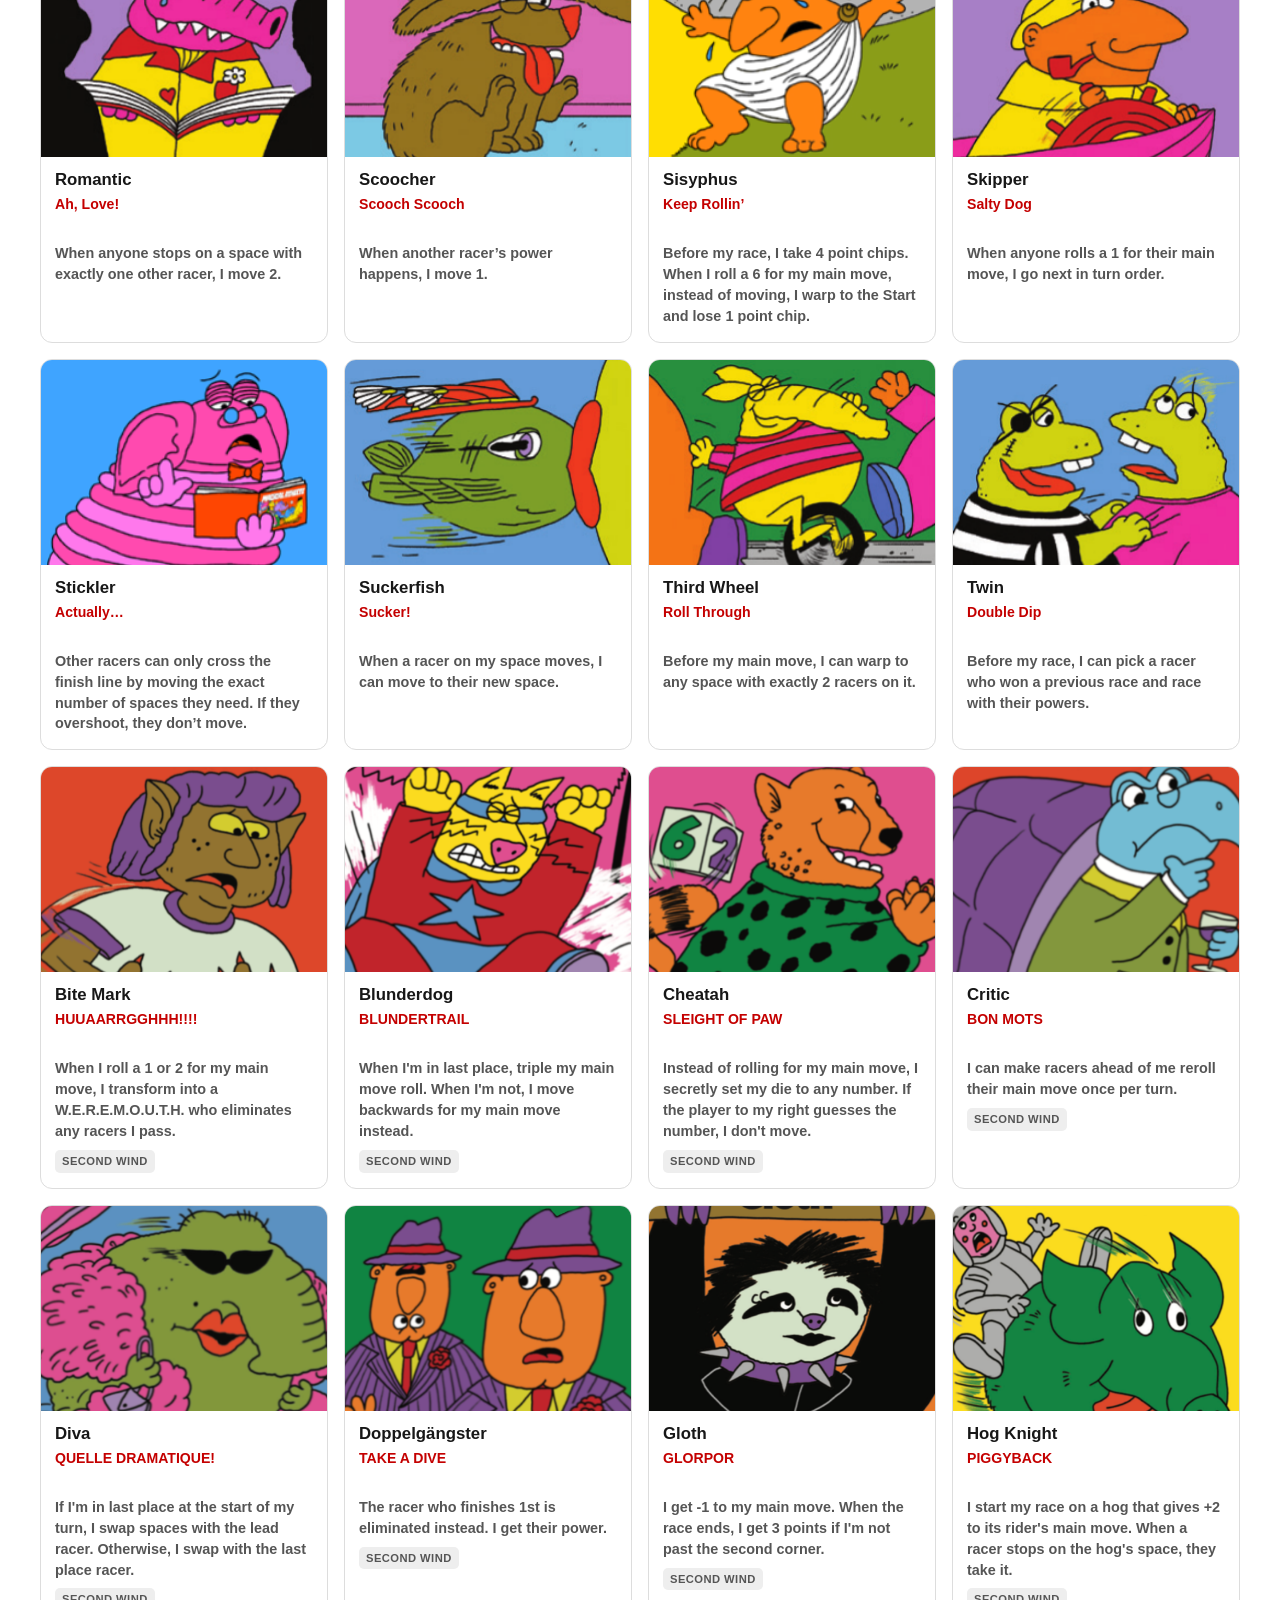
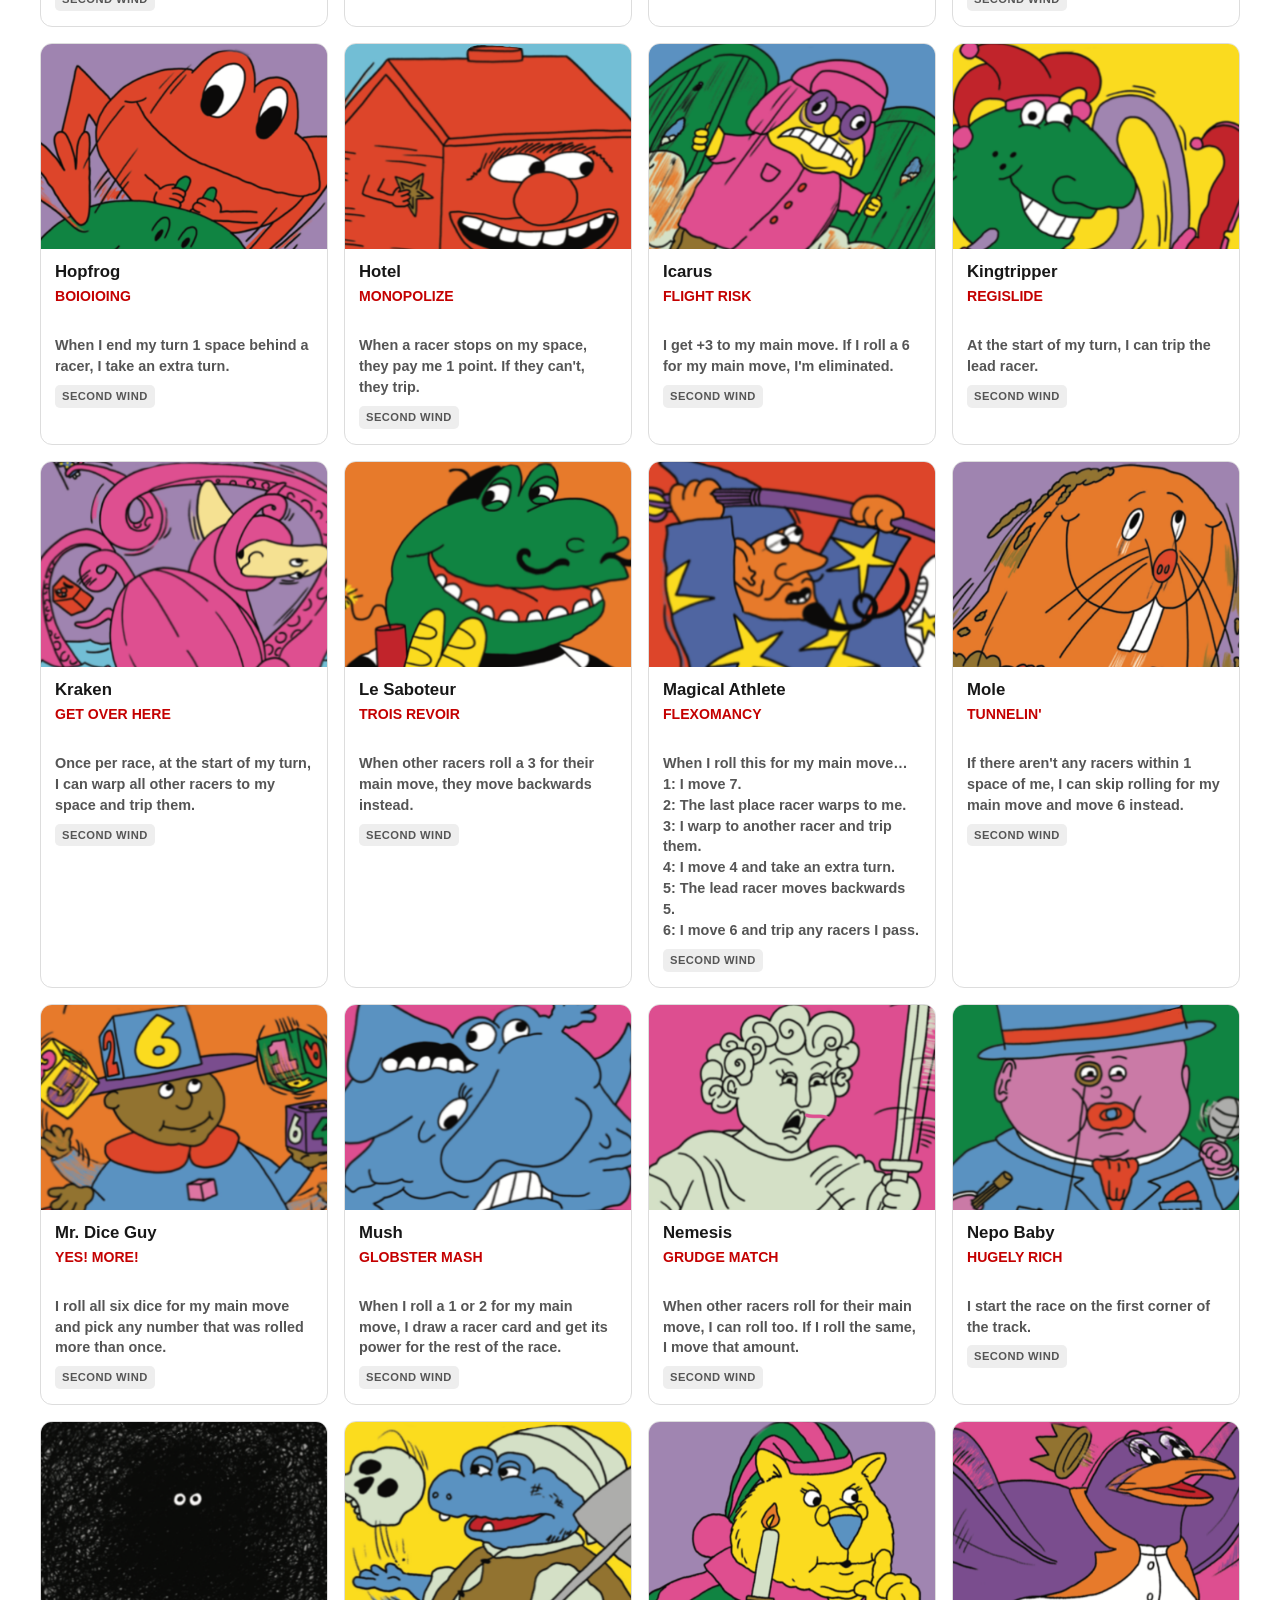
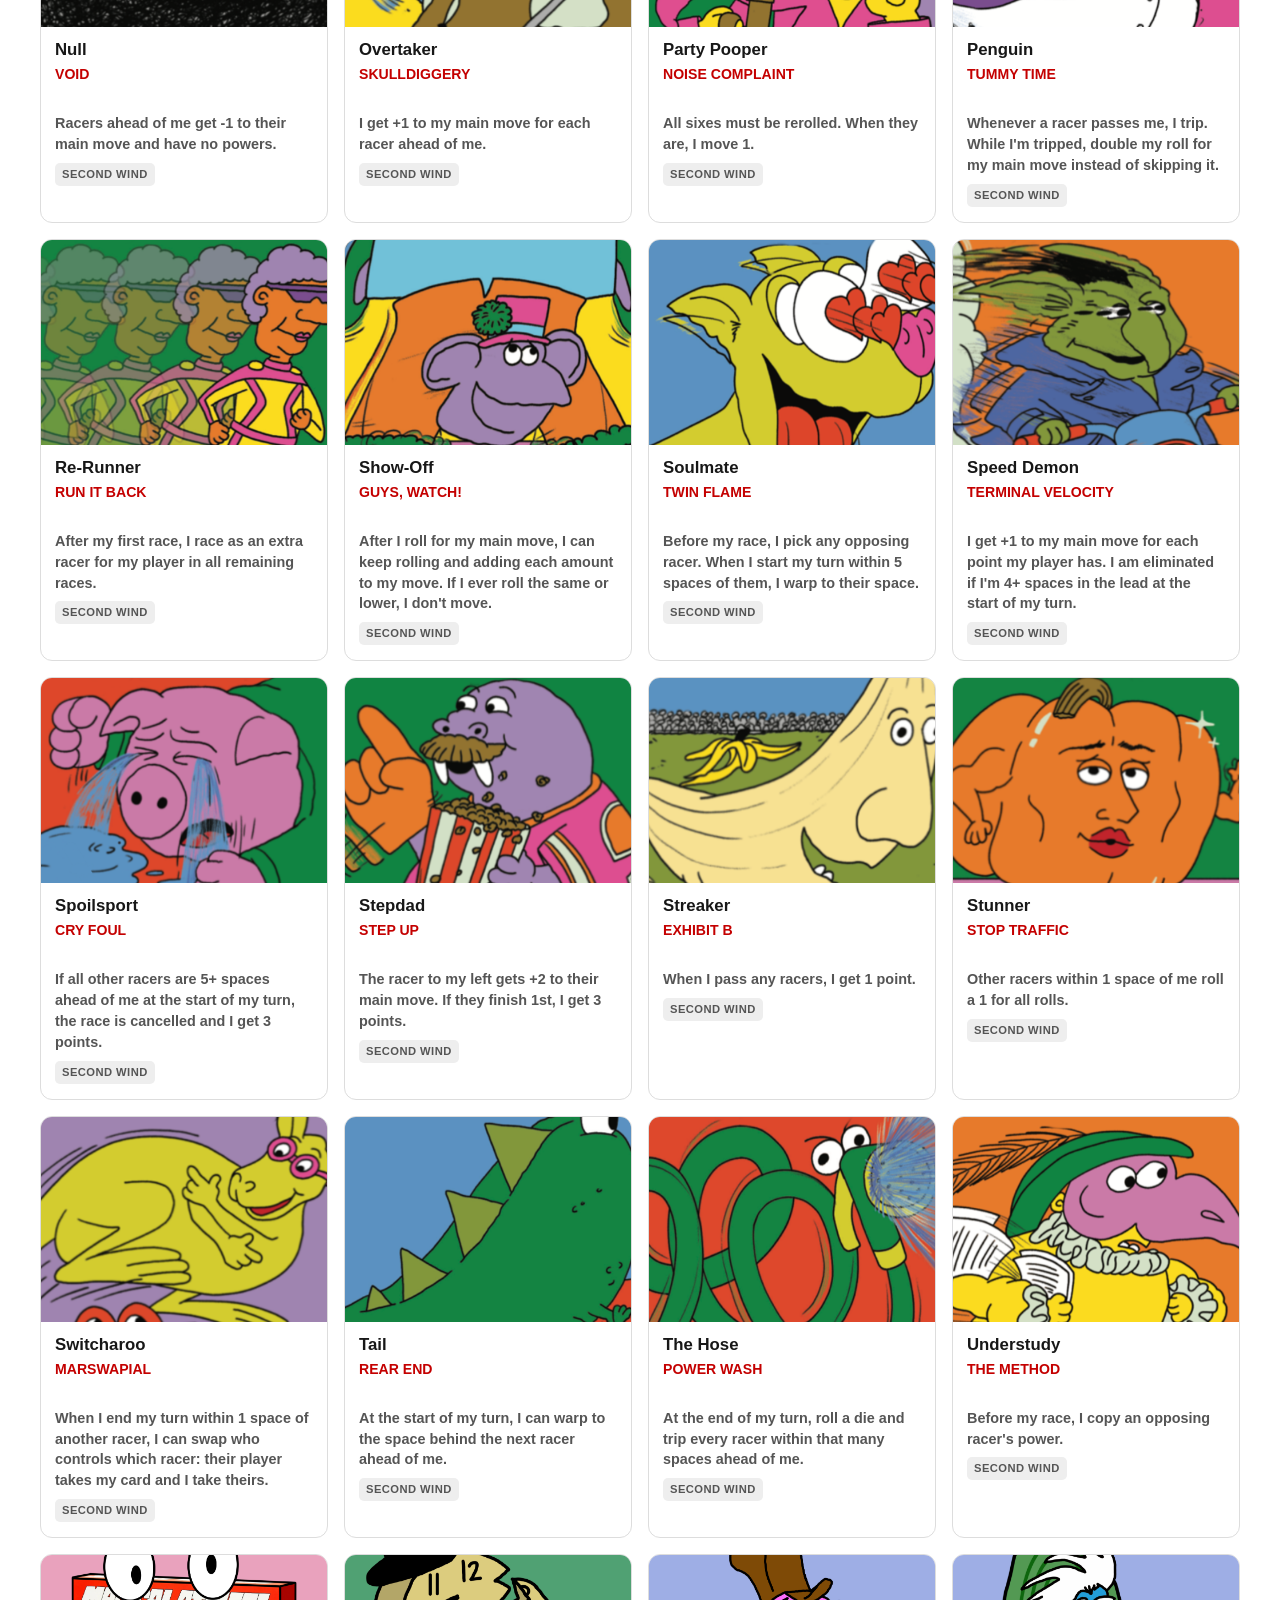
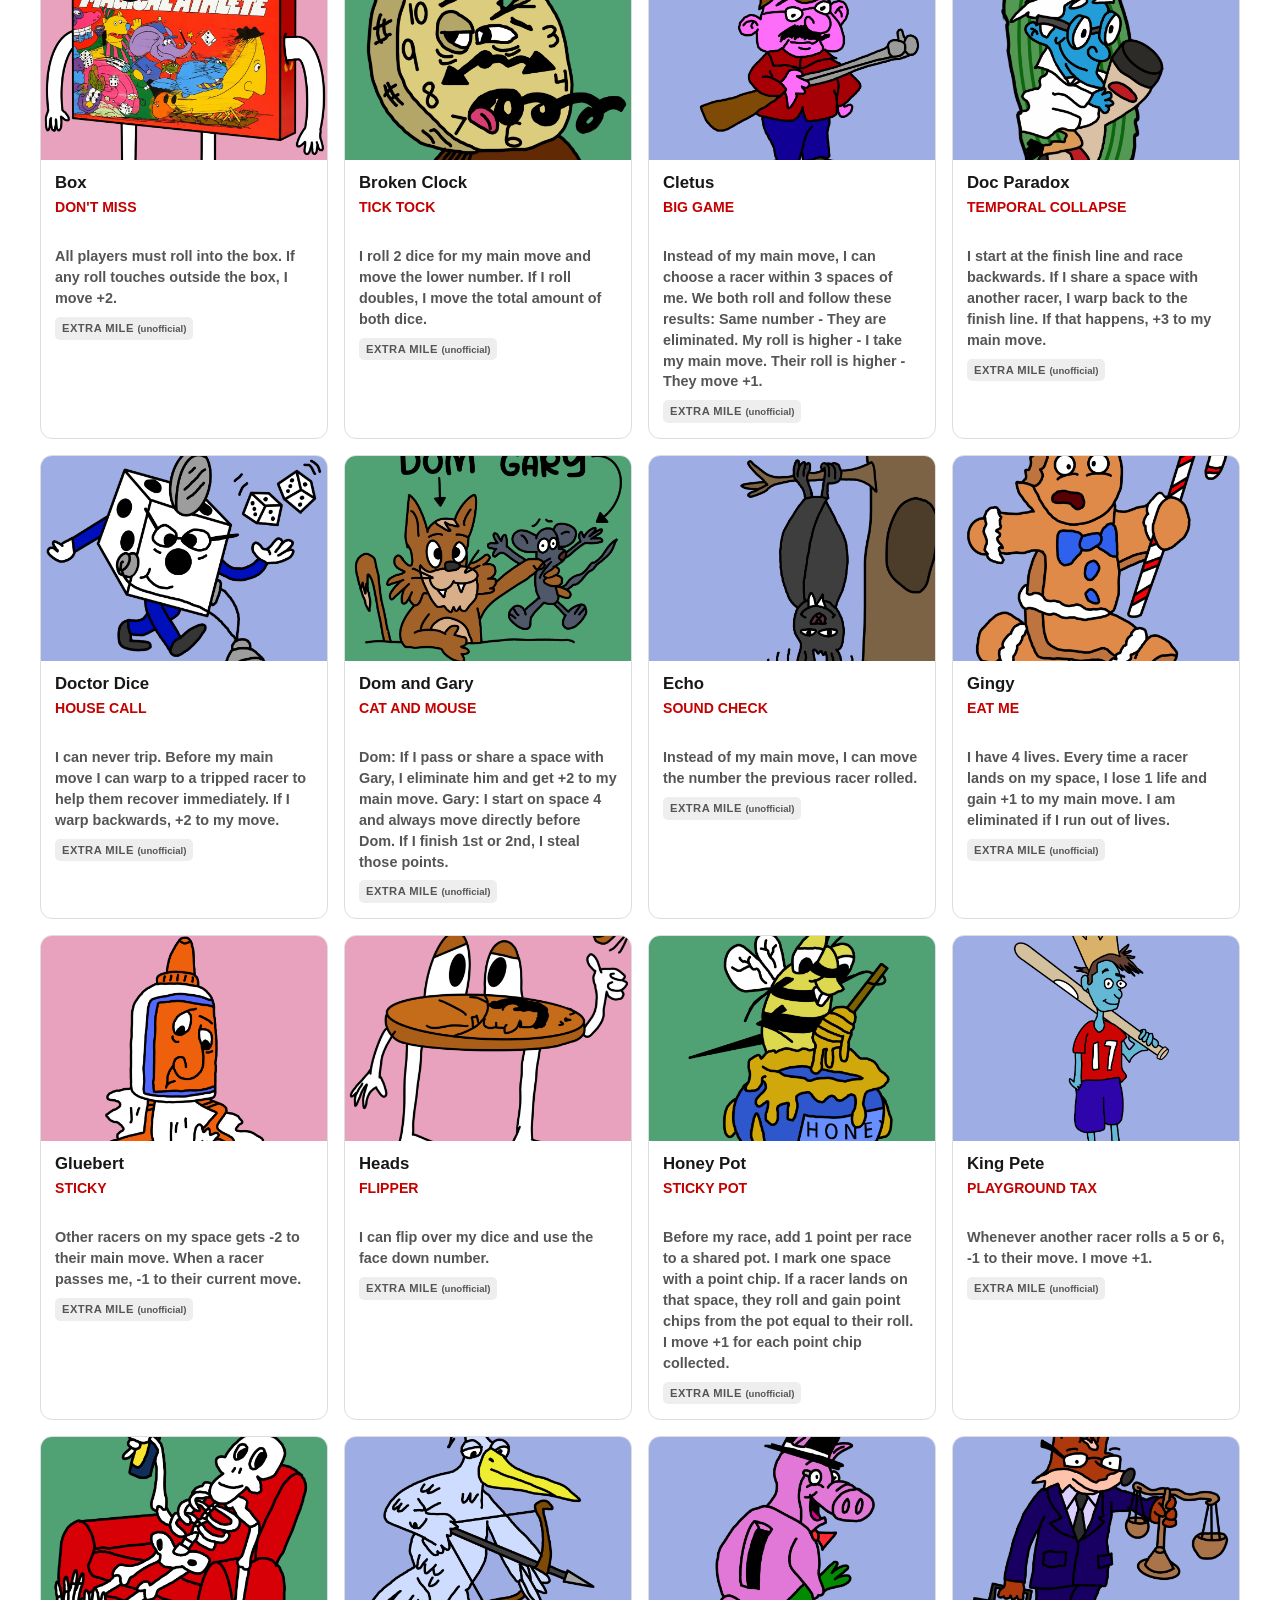
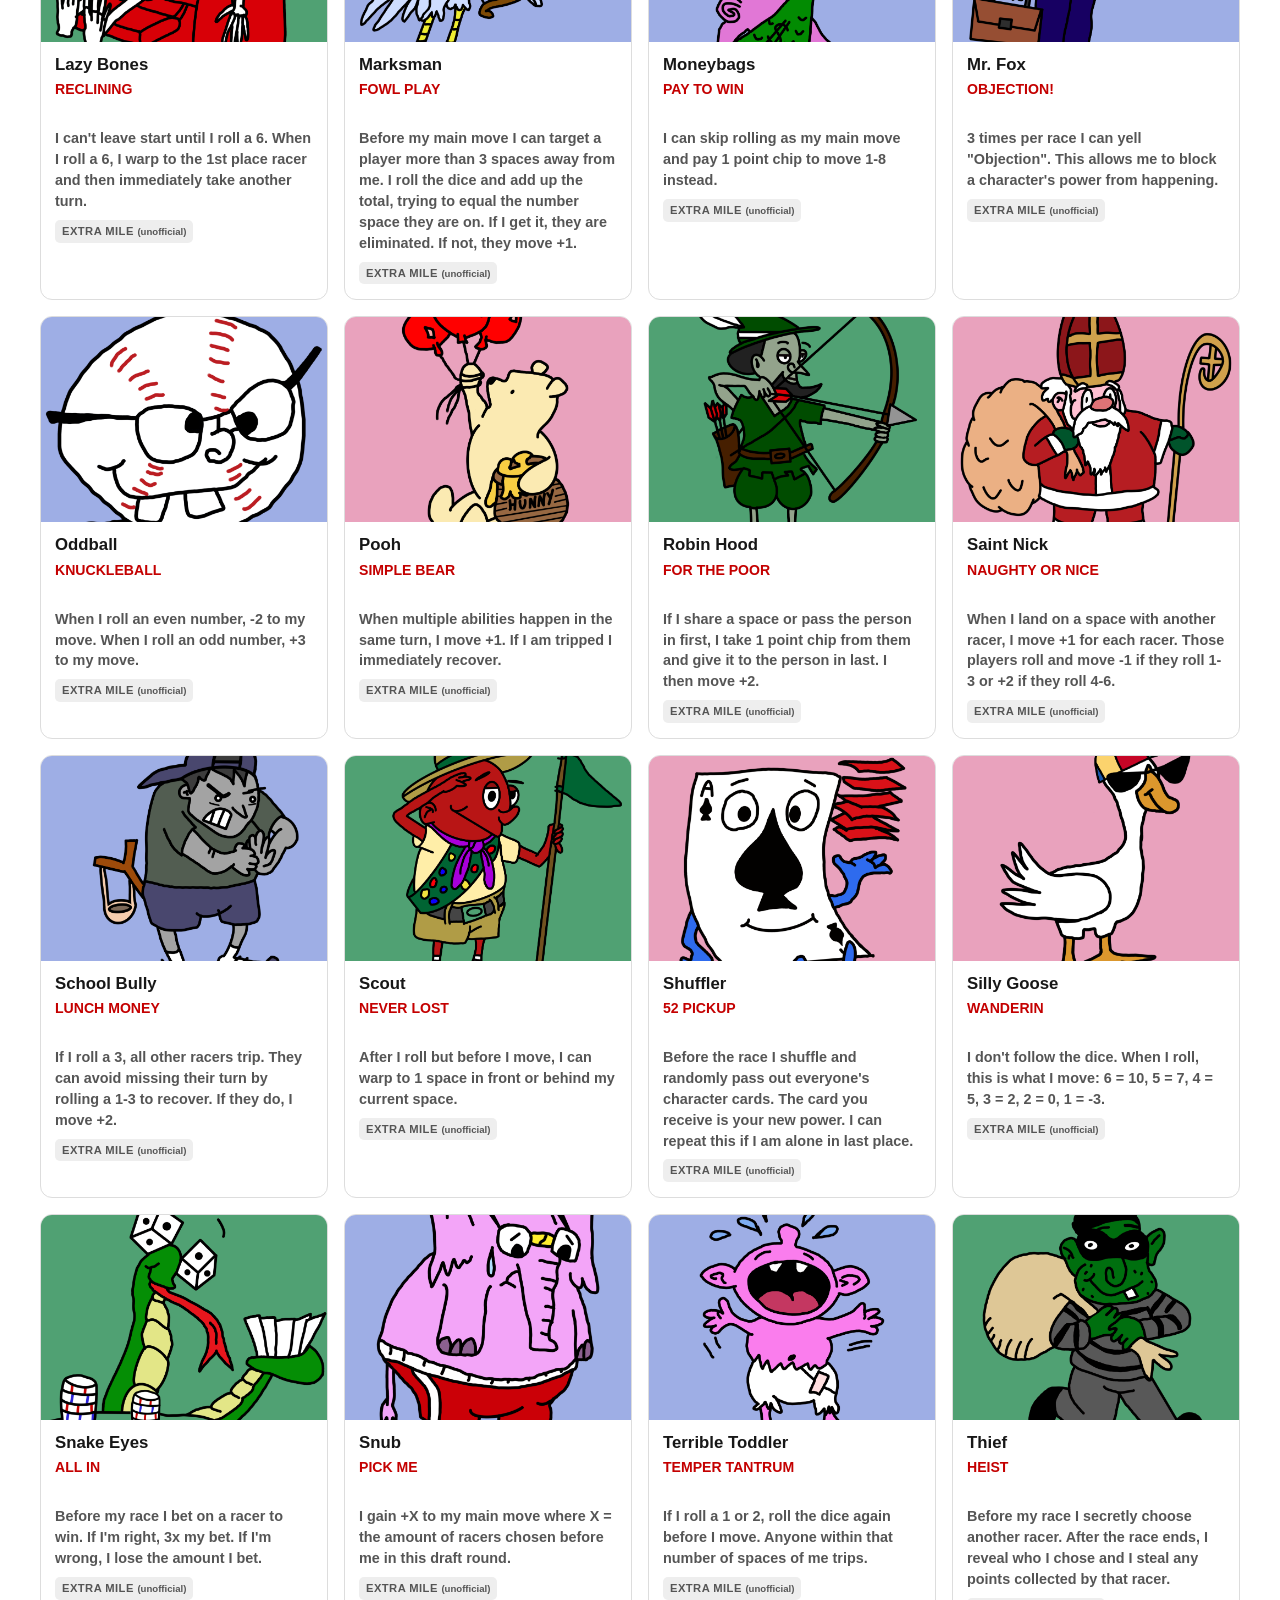
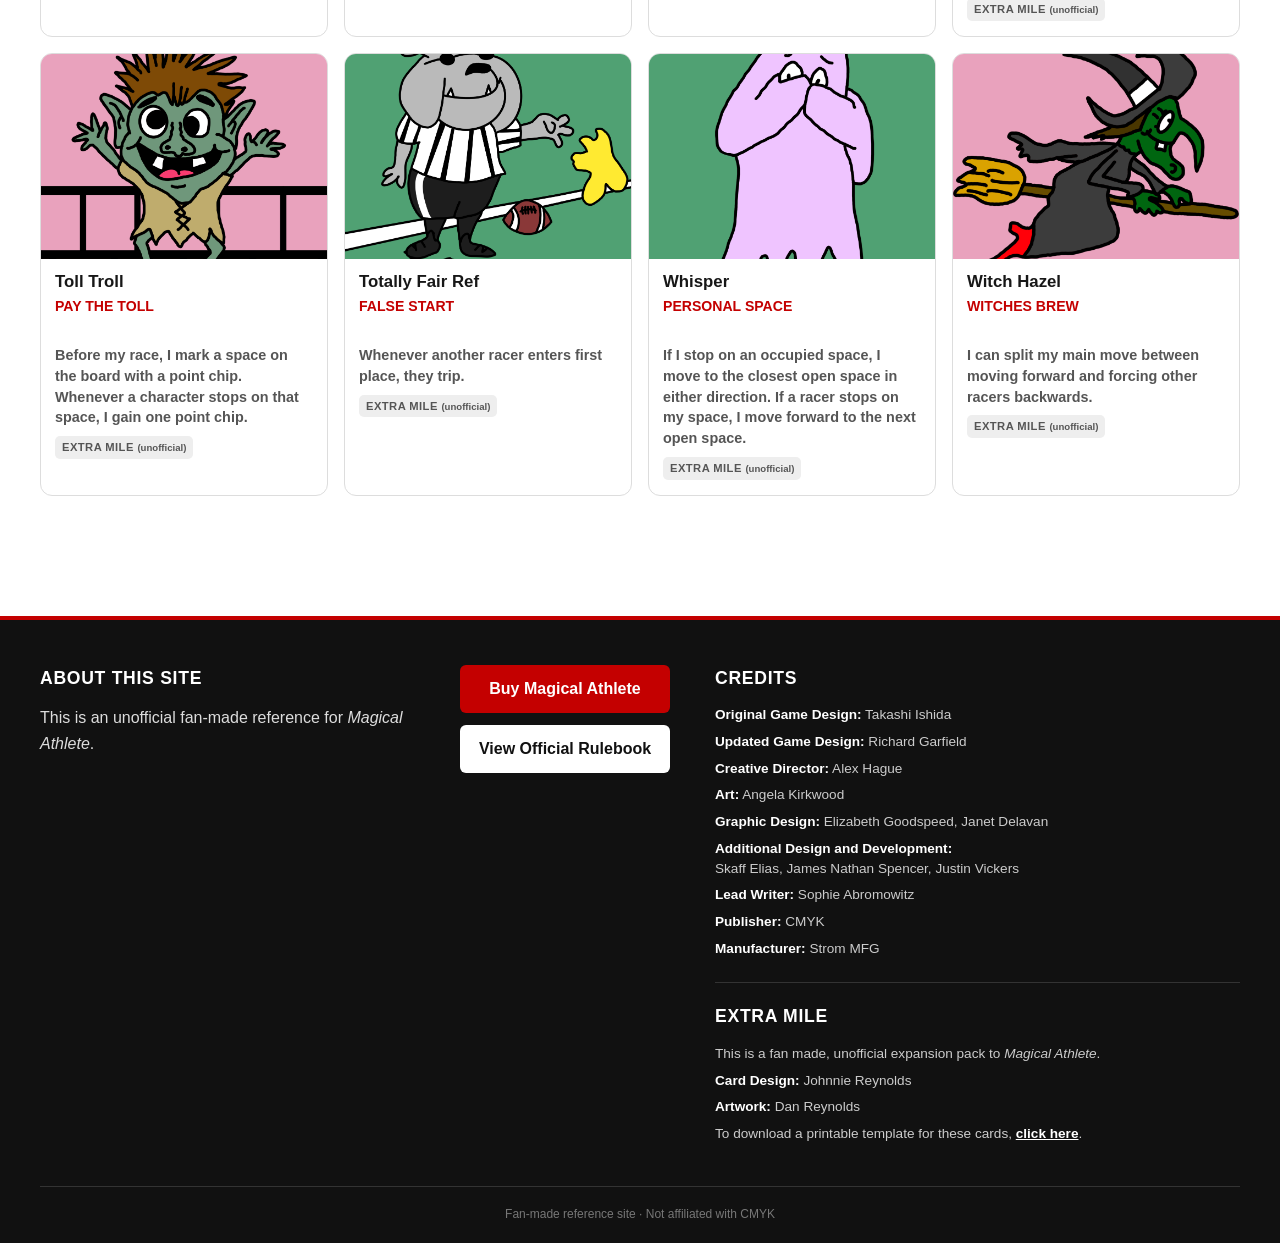
==== commit ddf8106b: "Bust cached script after interaction updates" ====
--- a/index.html
+++ b/index.html
@@ -233,6 +233,6 @@
     </div>
   </footer>
 
-  <script src="./script.js?v=14"></script>
+  <script src="./script.js?v=15"></script>
 </body>
 </html>
